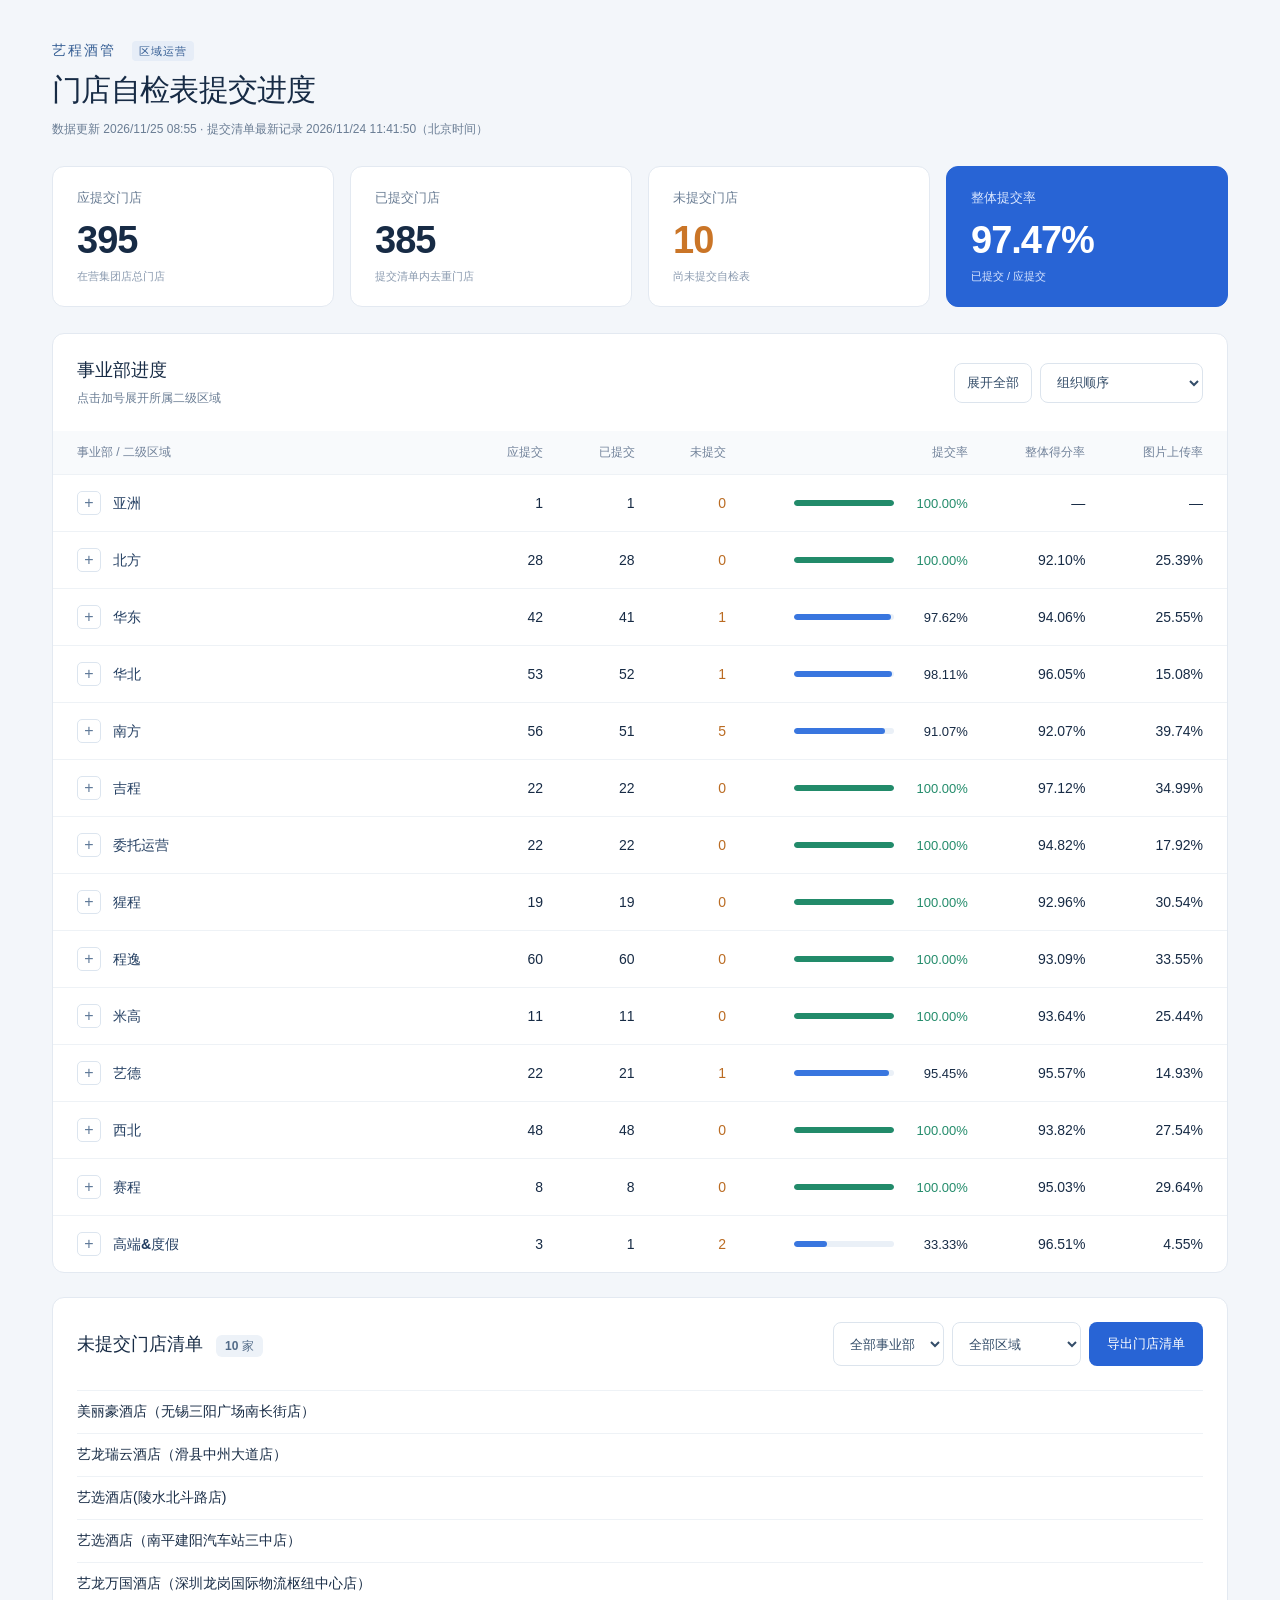
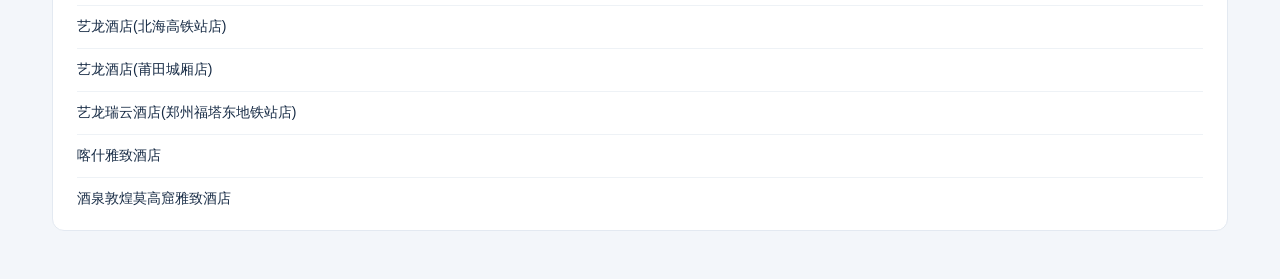
==== store-self-check/index.html @ f2a26abc "同步最新单店得分率和图片上传率数据" ====
<!doctype html><html lang="zh-CN"><head><meta charset="UTF-8"><meta name="viewport" content="width=device-width,initial-scale=1"><title>艺程酒管 · 门店自检表提交进度</title><style>:root{font-family:Inter,-apple-system,BlinkMacSystemFont,"Segoe UI","PingFang SC","Microsoft YaHei",sans-serif;color:#172b45;background:#f3f6fa;font-synthesis:none}*{box-sizing:border-box}body{margin:0}.shell{max-width:1240px;margin:auto;padding:42px 32px 24px}header{display:flex;justify-content:space-between;align-items:center;gap:20px;margin-bottom:28px}.eyebrow{font-size:14px;font-weight:700;letter-spacing:2px;color:#345d93}.eyebrow span{font-size:11px;background:#e6edf7;border-radius:4px;padding:4px 7px;margin-left:10px;letter-spacing:1px}h1{font-size:30px;letter-spacing:-.7px;margin:10px 0}h2{font-size:18px;margin:0}.meta,.section-head p,#scope{font-size:12px;color:#6a7d94;margin:8px 0 0}.primary,button,select,input{font:inherit;font-size:13px;border-radius:8px}button,select,input{border:1px solid #dce4ed;background:white;color:#344d69;padding:10px 12px}button,select{cursor:pointer}button:hover{background:#edf4ff;border-color:#abc5e7}button:disabled{opacity:.4;cursor:default}button:focus-visible,a:focus-visible,select:focus-visible,input:focus-visible{outline:3px solid #91bafd;outline-offset:2px}.primary{background:#2864d5;color:white;text-decoration:none;padding:13px 18px;font-weight:600;border:0;cursor:pointer}.primary span{margin-left:16px}.cards{display:grid;grid-template-columns:repeat(4,1fr);gap:16px;margin-bottom:26px}.card{border:1px solid #e3e9f1;border-radius:12px;background:#fff;padding:22px 24px}.card .label{font-size:13px;color:#6a7d94}.card strong{display:block;font-size:38px;font-weight:650;letter-spacing:-1px;margin:12px 0 4px;font-variant-numeric:tabular-nums}.card small{color:#8a9aaf;font-size:11px}.card.blue{background:#2864d5;border-color:#2864d5;color:white}.card.blue .label,.card.blue small{color:#dce8ff}.card.orange strong{color:#ca7527}.panel{background:white;border:1px solid #e3e9f1;border-radius:12px;overflow:hidden;margin-bottom:24px}.section-head{padding:24px;display:flex;align-items:center;justify-content:space-between;gap:18px}.tools{display:flex;gap:8px;flex-wrap:wrap}.table-wrap{overflow:auto}table{border-collapse:collapse;width:100%;font-size:14px;white-space:nowrap}th{font-size:12px;color:#71829a;font-weight:500;background:#f8fafc;text-align:right;padding:13px 24px}th:first-child{text-align:left;width:36%}td{padding:16px 24px;border-top:1px solid #eef2f6;text-align:right;font-variant-numeric:tabular-nums}td:first-child{text-align:left}.org{border:0;background:none;padding:0;font-weight:600;color:#243f62;font-size:14px}.toggle{padding:0;width:24px;height:24px;margin-right:12px;color:#617b9a;border-color:#dce5ef;border-radius:5px;font-size:16px}.sub td{background:#f8fafe;font-size:13px;padding-top:13px;padding-bottom:13px}.sub td:first-child{padding-left:65px}.sub .org{font-size:13px;font-weight:400}.selected td{background:#edf4ff}.pending{color:#ba6b22}.rate{display:flex;align-items:center;justify-content:flex-end;gap:12px;min-width:160px}.track{height:6px;width:100px;background:#eaf0f7;border-radius:8px;overflow:hidden}.track i{display:block;height:100%;background:#3976df;border-radius:8px}.rate span{width:62px;font-size:13px}.done{color:#228b6a}.done i{background:#228b6a}.badge{font-size:12px;background:#edf2f8;padding:4px 9px;border-radius:6px;margin-left:8px;color:#526b88}.filters{padding:0 24px 20px;display:flex;gap:10px}.filters select{min-width:160px}.filters input{flex:1;min-width:150px}.codes{display:grid;grid-template-columns:repeat(4,1fr);gap:10px;padding:0 24px 22px}.code{font-size:13px;font-family:ui-monospace,SFMono-Regular,monospace;letter-spacing:.3px;border:1px solid #e5ebf3;background:#fafbfd;padding:12px 14px;border-radius:6px}.empty{grid-column:1/-1;color:#71829a;text-align:center;padding:32px}.pagination{border-top:1px solid #edf1f6;padding:16px 24px;display:flex;justify-content:space-between;align-items:center;color:#788a9f;font-size:12px}.pagination button{margin-left:8px}footer{font-size:11px;line-height:1.8;color:#8392a5;display:flex;justify-content:space-between;gap:24px}footer button{border:0;background:none;color:#8c9aab;padding:0;font-size:11px;white-space:nowrap}dialog{width:min(800px,94vw);max-height:90vh;border:0;border-radius:14px;padding:28px;box-shadow:0 24px 100px #12243d55;color:#263d58}dialog::backdrop{background:#10264066}dialog h2{margin-bottom:10px}dialog p{font-size:13px;line-height:1.7;color:#6a7d94}.manage-grid{display:grid;grid-template-columns:1fr 1fr;gap:14px;margin:20px 0}.manage-box{border:1px solid #e1e8f0;border-radius:9px;padding:16px}.manage-box h3{font-size:14px;margin:0 0 9px}.manage-box input[type=file]{font-size:11px;width:100%;padding:8px}.manage-box input[type=text]{width:100%;margin:6px 0}.manage-actions{display:flex;gap:8px;flex-wrap:wrap;margin:15px 0}#message{white-space:pre-wrap;background:#f2f6fb;padding:14px;border-radius:8px;font-size:12px;line-height:1.8;max-height:220px;overflow:auto}.error{color:#b33838!important;background:#fff0ef!important}.success{color:#247358!important}.close{float:right}.warning{padding:12px;background:#fff7e8;color:#936721;border-radius:7px;font-size:12px}.admin-status{font-size:11px;color:#7c8da2;word-break:break-all}@media(max-width:700px){.shell{padding:24px 14px}header{align-items:flex-start}h1{font-size:23px}.eyebrow{font-size:12px}.primary{font-size:12px;padding:11px;white-space:nowrap}.primary span{margin-left:4px}.cards{grid-template-columns:1fr 1fr;gap:10px}.card{padding:17px}.card strong{font-size:30px}.section-head{padding:18px;align-items:flex-start;flex-direction:column}.filters{padding:0 18px 16px;flex-wrap:wrap}.filters select{flex:1;min-width:120px}.filters input{width:100%}.codes{grid-template-columns:1fr 1fr;padding:0 18px 18px;gap:8px}.code{padding:11px 8px;font-size:12px}td,th{padding-left:16px;padding-right:16px}.sub td:first-child{padding-left:48px}footer{flex-direction:column;gap:8px}.manage-grid{grid-template-columns:1fr}.rate{min-width:130px}.track{width:75px}.pagination{padding:14px 18px}}@media print{.tools,.filters,.primary,.pagination,#adminEntry{display:none}.shell{padding:10px}.panel{break-inside:avoid}}
@media(max-width:700px){table{font-size:12px}th{font-size:10px}td,th{padding:14px 7px}td:first-child,th:first-child{padding-left:12px;width:37%}.org{font-size:12px}.toggle{width:20px;height:20px;margin-right:6px;font-size:14px}.sub td:first-child{padding-left:38px}.sub .org{font-size:12px}.rate{min-width:0;gap:0}.track{display:none}.rate span{width:auto;font-size:11px}.meta{font-size:11px}header{flex-wrap:wrap}}
button.primary:hover,a.primary:hover{background:#1e50b3;color:#fff;border-color:#1e50b3}button.primary:disabled:hover{background:#2864d5;cursor:default}
#hotelNames{list-style:none;margin:0;padding:0 24px 20px;max-height:440px;overflow:auto}#hotelNames li{padding:12px 0;border-top:1px solid #eef2f6;font-size:14px}</style></head><body>
<div class="shell"><header><div><div class="eyebrow">艺程酒管 <span>区域运营</span></div><h1>门店自检表提交进度</h1><p class="meta" id="date"></p></div></header>
<div class="cards" id="cards"></div>
<section class="panel"><div class="section-head"><div><h2>事业部进度</h2><p>点击加号展开所属二级区域</p></div><div class="tools"><button id="expand">展开全部</button><select id="sort" aria-label="进度排序"><option value="org">组织顺序</option><option value="pending">未提交最多</option><option value="rate">提交率最高</option><option value="score_desc">整体得分率从高到低</option><option value="score_asc">整体得分率从低到高</option><option value="image_desc">图片上传率从高到低</option><option value="image_asc">图片上传率从低到高</option></select></div></div><div class="table-wrap"><table><thead><tr><th>事业部 / 二级区域</th><th>应提交</th><th>已提交</th><th>未提交</th><th>提交率</th><th>整体得分率</th><th>图片上传率</th></tr></thead><tbody id="progress"></tbody></table></div></section>

<section class="panel"><div class="section-head"><div><h2>未提交门店清单 <span class="badge" id="count">10 家</span></h2></div><div class="tools"><select id="divisionFilter" aria-label="事业部"></select><select id="regionFilter" aria-label="二级区域"></select><a class="primary" id="download">导出门店清单</a></div></div><ul id="hotelNames"></ul></section></div>
<script id="snapshot" type="application/json">{"asOf": 1795491710000, "regions": [{"division": "亚洲", "region": "亚洲", "total": 1, "pending": 0}, {"division": "北方", "region": "北方一区", "total": 16, "pending": 0}, {"division": "北方", "region": "北方二区", "total": 12, "pending": 0}, {"division": "华东", "region": "华东一区", "total": 27, "pending": 1}, {"division": "华东", "region": "华东二区", "total": 15, "pending": 0}, {"division": "华北", "region": "山东区", "total": 26, "pending": 0}, {"division": "华北", "region": "山河区", "total": 27, "pending": 1}, {"division": "南方", "region": "华中区", "total": 7, "pending": 0}, {"division": "南方", "region": "大湾区", "total": 45, "pending": 5}, {"division": "南方", "region": "西南区", "total": 4, "pending": 0}, {"division": "吉程", "region": "吉程运营三区", "total": 5, "pending": 0}, {"division": "吉程", "region": "吉程运营二区", "total": 7, "pending": 0}, {"division": "吉程", "region": "吉程运营五区", "total": 10, "pending": 0}, {"division": "委托运营", "region": "委托运营一部", "total": 9, "pending": 0}, {"division": "委托运营", "region": "委托运营三部", "total": 4, "pending": 0}, {"division": "委托运营", "region": "委托运营二部", "total": 9, "pending": 0}, {"division": "猩程", "region": "猩程一区", "total": 9, "pending": 0}, {"division": "猩程", "region": "猩程三区", "total": 1, "pending": 0}, {"division": "猩程", "region": "猩程二区", "total": 9, "pending": 0}, {"division": "程逸", "region": "程逸-运营一部", "total": 21, "pending": 0}, {"division": "程逸", "region": "程逸-运营三部", "total": 23, "pending": 0}, {"division": "程逸", "region": "程逸-运营二部", "total": 6, "pending": 0}, {"division": "程逸", "region": "程逸-运营四部", "total": 10, "pending": 0}, {"division": "米高", "region": "米高", "total": 11, "pending": 0}, {"division": "艺德", "region": "艺德运营一区", "total": 13, "pending": 1}, {"division": "艺德", "region": "艺德运营三区", "total": 2, "pending": 0}, {"division": "艺德", "region": "艺德运营二区", "total": 7, "pending": 0}, {"division": "西北", "region": "西北一区", "total": 23, "pending": 0}, {"division": "西北", "region": "西北三区", "total": 11, "pending": 0}, {"division": "西北", "region": "西北二区", "total": 14, "pending": 0}, {"division": "赛程", "region": "赛程", "total": 8, "pending": 0}, {"division": "高端&度假", "region": "高端&度假", "total": 3, "pending": 2}]}</script><script>const data=JSON.parse(document.getElementById('snapshot').textContent),$=id=>document.getElementById(id),esc=v=>String(v).replace(/[&<>"']/g,c=>({'&':'&amp;','<':'&lt;','>':'&gt;','"':'&quot;',"'":'&#39;'}[c]));let expanded=new Set();const divisions=[...new Set(data.regions.map(r=>r.division))];
function totals(rows){const total=rows.reduce((n,r)=>n+r.total,0),pending=rows.reduce((n,r)=>n+r.pending,0);return {total,pending,done:total-pending,rate:total?(total-pending)/total*100:0}}
const t=totals(data.regions);$('date').textContent='数据更新 2026/11/25 08:55 · 提交清单最新记录 '+new Intl.DateTimeFormat('zh-CN',{timeZone:'Asia/Shanghai',year:'numeric',month:'2-digit',day:'2-digit',hour:'2-digit',minute:'2-digit',second:'2-digit',hour12:false}).format(new Date(data.asOf))+'（北京时间）';
$('cards').innerHTML=[['应提交门店',t.total,'在营集团店总门店',''],['已提交门店',t.done,'提交清单内去重门店',''],['未提交门店',t.pending,'尚未提交自检表','orange'],['整体提交率',t.rate.toFixed(2)+'%','已提交 / 应提交','blue']].map(([l,v,s,c])=>`<div class="card ${c}"><div class="label">${l}</div><strong>${v}</strong><small>${s}</small></div>`).join('');
const staticMetrics={"北方|": [0.921011837655017, 0.253947368421053], "北方|北方一区": [0.932919254658385, 0.217407975460123], "北方|北方二区": [0.905405405405405, 0.302766393442623], "程逸|": [0.930888575458392, 0.335548862810261], "程逸|程逸-运营一部": [0.933319903303787, 0.264332197087078], "程逸|程逸-运营二部": [0.972570532915361, 0.363741339491917], "程逸|程逸-运营三部": [0.911217437533227, 0.46298902336054], "程逸|程逸-运营四部": [0.946107784431138, 0.210791729702471], "高端&度假|": [0.965116279069767, 0.0454545454545455], "高端&度假|高端&度假": [0.965116279069767, 0.0454545454545455], "华北|": [0.960493280165411, 0.15076041437073], "华北|山东区": [0.959921355111918, 0.133303105871684], "华北|山河区": [0.961038961038961, 0.167274286939738], "华东|": [0.940618246734943, 0.255474452554745], "华东|华东一区": [0.934521090299985, 0.281955762514552], "华东|华东二区": [0.950441609421001, 0.213224368499257], "吉程|": [0.971200266355918, 0.349901088031652], "吉程|吉程运营二区": [0.981372549019608, 0.274298056155508], "吉程|吉程运营三区": [0.94658553076403, 0.446264073694985], "吉程|吉程运营五区": [0.977491961414791, 0.356376638855781], "米高|": [0.936416184971098, 0.254424778761062], "米高|米高": [0.936416184971098, 0.254424778761062], "南方|": [0.920731707317073, 0.397373540856031], "南方|大湾区": [0.925112331502746, 0.405815032477575], "南方|华中区": [0.882852292020374, 0.479414455626715], "南方|西南区": [0.943564356435644, 0.180451127819549], "赛程|": [0.950347567030784, 0.296436694465504], "赛程|赛程": [0.950347567030784, 0.296436694465504], "委托运营|": [0.94819020581973, 0.179232626777569], "委托运营|委托运营一部": [0.924421144604631, 0.184406779661017], "委托运营|委托运营二部": [0.961538461538462, 0.187902187902188], "委托运营|委托运营三部": [0.970958373668925, 0.148997134670487], "西北|": [0.938156543716926, 0.275374475733972], "西北|西北一区": [0.928974444075672, 0.270456283456538], "西北|西北二区": [0.937727983324648, 0.248828125], "西北|西北三区": [0.958526993207008, 0.322234156820623], "猩程|": [0.929607060306787, 0.30540278227111], "猩程|猩程一区": [0.927240461401952, 0.217570350034317], "猩程|猩程二区": [0.939893143365984, 0.352103120759837], "猩程|猩程三区": [0.861003861003861, 0.675], "艺德|": [0.955662393162393, 0.149253731343284], "艺德|艺德运营一区": [0.936904370686822, 0.0907278165503489], "艺德|艺德运营二区": [0.982541222114452, 0.184659090909091], "艺德|艺德运营三区": [0.958904109589041, 0.349112426035503]};
const formatMetric=v=>v==null?"—":(v*100).toFixed(2)+"%";
function compareMetric(a, b, ascending) {
  if (a == null) return b == null ? 0 : 1;
  if (b == null) return -1;
  return ascending ? a - b : b - a;
}
function render(){
 const ds=[...divisions],sort=$('sort').value;
 const metricSort=sort.startsWith('score_')||sort.startsWith('image_');
 const metricIndex=sort.startsWith('image_')?1:0;
 const metricValue=(division,region='')=>staticMetrics[division+'|'+region]?.[metricIndex];
 const compare=(a,b)=>compareMetric(a,b,sort.endsWith('_asc'));
 if(metricSort)ds.sort((a,b)=>compare(metricValue(a),metricValue(b)));
 else if(sort!=='org')ds.sort((a,b)=>totals(data.regions.filter(r=>r.division===b))[sort==='rate'?'rate':'pending']-totals(data.regions.filter(r=>r.division===a))[sort==='rate'?'rate':'pending']);let html='';function row(name,rows,division,sub){const t=totals(rows),metrics=staticMetrics[division+"|"+(sub?name:"")]||[null,null];return `<tr class="${sub?'sub':''}"><td>${sub?'':`<button class="toggle" data-expand="${esc(division)}" aria-expanded="${expanded.has(division)}" aria-label="${expanded.has(division)?'收起':'展开'}${esc(division)}">${expanded.has(division)?'−':'+'}</button>`}<span class="org">${esc(name)}</span></td><td>${t.total}</td><td>${t.done}</td><td class="pending">${t.pending}</td><td><div class="rate ${t.rate===100?'done':''}"><div class="track"><i style="width:${t.rate}%"></i></div><span>${t.rate.toFixed(2)}%</span></div></td><td>${formatMetric(metrics[0])}</td><td>${formatMetric(metrics[1])}</td></tr>`}for(const d of ds){const rs=data.regions.filter(r=>r.division===d);if(metricSort)rs.sort((a,b)=>compare(metricValue(d,a.region),metricValue(d,b.region)));html+=row(d,rs,d,false);if(expanded.has(d))for(const r of rs)html+=row(r.region,[r],d,true)}$('progress').innerHTML=html;$('expand').textContent=expanded.size===divisions.length?'收起全部':'展开全部'}
$('progress').onclick=e=>{const b=e.target.closest('[data-expand]');if(b){const d=b.dataset.expand;expanded.has(d)?expanded.delete(d):expanded.add(d);render()}};$('expand').onclick=()=>{expanded=expanded.size===divisions.length?new Set():new Set(divisions);render()};$('sort').onchange=render;render();
</script><script>const hotels=[["亚洲","亚洲","亚洲朗晴乐宿太空舱海景民宿(惠州惠东巽寮湾店)",true,"03YL07522014","蒋智挺",null,null],["北方","北方一区","怡致酒店(石家庄万象城河北医科大学第三医院店)",true,"03YL03111547","任晓春",0.9732,0.102272727272727],["北方","北方一区","美豪酒店(北京首钢园古城地铁站店)",true,"03YL10101888","孙玉红",null,null],["北方","北方一区","美豪酒店(沧州新华区长丰广场店)",true,"03YL03171508","张萌萌",0.9884,0.129943502824859],["北方","北方一区","艺龙万国酒店(北京昌平未来科学城北地铁站店)",true,"03YL10101841","王红芳",0.9615,0.0965909090909091],["北方","北方一区","艺龙万国酒店(北京欢乐谷王四营桥店)",true,"03YL10101937","王大成",0.9575,0.0229885057471264],["北方","北方一区","艺龙万国酒店(北京通州北运河西地铁站店)",true,"03YL10101713","孙依妮",0.9423,0.0764705882352941],["北方","北方一区","艺龙瑞云酒店(北京欢乐谷王四营桥店)",true,"03YL10102018","王大成",0.9844,0.0227272727272727],["北方","北方一区","艺龙瑞云酒店(北京首都机场新国展店)",true,"03YL10100938","缪钦锴",1.0,0.0175438596491228],["北方","北方一区","艺龙瑞云酒店(邯郸大名城汽车站店)",true,"03YL03101492","杨淑卿",0.9723,0.14792899408284],["北方","北方一区","艺龙瑞云酒店(邯郸河北工程大学店)",true,"03YL03100441","陈洪亮",0.9921,0.0289017341040462],["北方","北方一区","艺龙酒店(北京中关村南大街国家图书馆地铁站店)",true,"03YL10101651","张锴",0.7,0.692982456140351],["北方","北方一区","艺龙酒店(北京五棵松301医院店)",true,"03YL10101740","夏菲宇",0.9655,0.0857142857142857],["北方","北方一区","艺龙酒店(北京清河高铁站小米科技园店)",true,"03YL10100507","刘士鹏",0.9845,0.0170454545454545],["北方","北方一区","艺龙酒店(北京石景山古城地铁站店)",true,"03YL10101647","杨柳",0.9843,0.152046783625731],["北方","北方一区","艺龙酒店(北京良乡南关地铁站店)",true,"03YL10101714","徐起",0.7895,0.767441860465116],["北方","北方一区","艺龙酒店（三河燕郊天洋广场店）",true,"03YL03160728","张杨",0.9121,0.763157894736842],["北方","北方二区","呼伦贝尔扎兰屯万达悦华酒店",true,"03YL04701834","赵璨",0.8984,0.0180722891566265],["北方","北方二区","天津艺龙酒店",true,"03YL10220536","李群",0.719,0.3828125],["北方","北方二区","怡致酒店(天津五大道奥体中心店)",true,"03YL10221235","韩磊",0.9387,0.239520958083832],["北方","北方二区","怡致酒店(沈阳新民财富公馆店)",true,"03YL10241622","魏兴",0.8313,0.711267605633803],["北方","北方二区","美豪酒店(沈阳站太原街医大一院店)",true,"03YL10241382","魏丽丽",0.9901,0.00584795321637427],["北方","北方二区","艺龙万国酒店(乌兰察布高铁站万达广场店)",true,"03YL04741970","李龙",0.8906,0.31875],["北方","北方二区","艺龙万国酒店(锦州火车站上海路店)",true,"03YL04161236","刘喆",0.9808,0.0],["北方","北方二区","艺龙壹棠酒店(哈尔滨国际会展中心店)",true,"03YL04510893","薛滨芳",0.9272,0.0355029585798817],["北方","北方二区","艺龙玺程国际酒店(天津宝坻区政协店)",true,"03YL10220979","汲传景",0.8249,0.425806451612903],["北方","北方二区","艺龙瑞云酒店(乌兰察布之夜高铁站店)",true,"03YL04740487","刘晓梅",0.9119,0.668639053254438],["北方","北方二区","艺龙酒店(沈阳奥体中心万达广场店)",true,"03YL10241582","马志强",0.937,0.795180722891566],["北方","北方二区","艺龙酒店(绥化北林万达广场店)",true,"03YL04551290","许洪强",1.0,0.160220994475138],["华东","华东一区","怡致酒店(无锡太湖花园地铁站店)",true,"03YL05101996","王丹丹",0.892,0.327160493827161],["华东","华东一区","美丽豪酒店（无锡三阳广场南长街店）",false,"03YL05101892","李风芝",null,null],["华东","华东一区","美豪丽致酒店(无锡南长街清名桥店)",true,"03YL05101600","唐哲",0.9845,0.299435028248588],["华东","华东一区","美豪丽致酒店(苏州新区火车站兴贤商业广场店)",true,"03YL05121604","杨迪",0.8577,0.993150684931507],["华东","华东一区","美豪酒店（安医大商业街店）",true,"03YL05511962","白楠",0.9447,0.0714285714285714],["华东","华东一区","艺选酒店(安庆宿松龙湖北路高铁站店)",true,"03YL05561037","桑俊永",0.938,0.0175438596491228],["华东","华东一区","艺选酒店(连云港海州区政府店)",true,"03YL05181040","桑俊永",0.938,0.0292397660818713],["华东","华东一区","艺龙万国酒店(无锡太湖鼋头渚风景区荣巷地铁站店)",true,"03YL05101686","张旭",0.8594,0.141025641025641],["华东","华东一区","艺龙壹棠酒店(宿迁沭阳百盟建材城店)",true,"03YL05271128","赵海霞",0.9847,0.0833333333333333],["华东","华东一区","艺龙壹棠酒店(徐州云龙万达广场民富园夜市店)",true,"03YL05160812","桑俊永",0.9419,0.0116279069767442],["华东","华东一区","艺龙瑞云酒店(南京弘阳广场长江大桥北地铁站店)",true,"03YL10251959","冯亮亮",0.9455,0.0348837209302326],["华东","华东一区","艺龙瑞云酒店(南京新街口地铁站德基广场店)",true,"03YL10251617","黄宇飞",0.9524,0.158536585365854],["华东","华东一区","艺龙瑞云酒店(南通星湖101广场店)",true,"03YL05130325","桑俊永",0.9266,0.0174418604651163],["华东","华东一区","艺龙瑞云酒店(合肥包河万达广场裕溪路店)",true,"03YL05510535","周晨丹",0.8143,0.746478873239437],["华东","华东一区","艺龙瑞云酒店(合肥华南城店)",true,"03YL05512034","郝允财",1.0,0.0164835164835165],["华东","华东一区","艺龙瑞云酒店(合肥瑶海工业园方庙地铁站店)",true,"03YL05510459","李园园",0.906,0.463087248322148],["华东","华东一区","艺龙瑞云酒店(宣城敬亭山店)",true,"03YL05631887","陶新国",0.9644,0.0935672514619883],["华东","华东一区","艺龙瑞云酒店(滁州全椒高铁站店)",true,"03YL05501553","邓士杰",0.9414,0.622516556291391],["华东","华东一区","艺龙瑞云酒店(蚌埠嘉年华店)",true,"03YL05521460","刘幸福",0.9312,0.426751592356688],["华东","华东一区","艺龙瑞云酒店(阜阳市中心国贸店)",true,"03YL05580598","桑俊永",0.9157,0.0116279069767442],["华东","华东一区","艺龙瑞云酒店(霍邱玖悦六和街万达广场店)",true,"03YL05640984","王维维",0.9535,0.290697674418605],["华东","华东一区","艺龙瑞云酒店(马鞍山当涂经济开发区店)",true,"03YL05551326","王林",1.0,0.0824175824175824],["华东","华东一区","艺龙酒店(南京江宁开发区诚信大道地铁站店)",true,"03YL10251491","刘金枝",0.9341,0.518072289156627],["华东","华东一区","艺龙酒店(合肥滨湖时代广场店)",true,"03YL05510024","董艳",0.8802,0.812080536912752],["华东","华东一区","艺龙酒店(镇江京口区智慧大道店)",true,"03YL05110668","马姣姣",0.9336,0.309210526315789],["华东","华东一区","艺龙酒店（合肥明珠广场体育中心店）",true,"03YL05511502","肖晨",0.937,0.662576687116564],["华东","华东一区","艺龙酒店（青阳城区店）",true,"03YL05660969","涂小龙",1.0,0.465909090909091],["华东","华东二区","上海艺龙酒店",true,"03YL10210023","张贵林",0.9923,0.0555555555555556],["华东","华东二区","美豪丽致酒店(上海虹桥国展中心店)",true,"06LC10210321","张金明",0.9962,0.0386740331491713],["华东","华东二区","美豪丽致酒店(杭州临平店)",true,"03YL05711176","王震",0.9885,0.212290502793296],["华东","华东二区","美豪丽致酒店(杭州新天地街地铁站电竞中心店)",true,"03YL05711493","张金",0.9808,0.297752808988764],["华东","华东二区","美豪酒店(杭州龙湖紫荆天街店)",true,"03YL05711672","郑盼盼",0.8506,0.487179487179487],["华东","华东二区","艺选酒店(黄山风景区南大门换乘中心店)",true,"03YL05590656","刘克强",0.9444,0.391891891891892],["华东","华东二区","艺选酒店（杭州九堡地铁站店)",true,"03YL05711308","于春悦",0.9842,0.0523255813953488],["华东","华东二区","艺龙万国酒店(黄山风景区南门换乘中心店)",true,"03YL05590968","罗振中",1.0,0.0607734806629834],["华东","华东二区","艺龙海雅酒店(台州临海大洋东路店)",true,"06LC05760246","张婷婷",0.9569,0.118343195266272],["华东","华东二区","艺龙海雅酒店(宁波余姚阳明古镇店)",true,"06LC05740325","刘凡",0.9125,0.326666666666667],["华东","华东二区","艺龙瑞云酒店(金华兰溪创业大道店)",true,"03YL05791167","张一",0.9921,0.0520231213872832],["华东","华东二区","艺龙瑞云酒店(黄山北站西溪南景区店)",true,"03YL05592041","姚俊",0.9502,0.0175438596491228],["华东","华东二区","艺龙瑞云酒店(黄山风景区南大门换乘中心店)",true,"03YL05591021","王穗媛",0.976,0.281437125748503],["华东","华东二区","艺龙酒店(上海浦东金桥LaLaport店)",true,"03YL10211721","杨莹",0.7769,0.828571428571429],["华东","华东二区","艺龙酒店(黄山风景区南大门换乘中心店)",true,"03YL05591521","吴艳杰",0.9173,0.375],["华北","山东区","7天优品酒店（菏泽黄河路店）",true,"03YL05302031","王海宾",1.0,0.0164835164835165],["华北","山东区","R ROYALSS HOTEL(青岛栈桥海景店)",true,"03YL05321484","宋宁",0.8933,0.174193548387097],["华北","山东区","朝漫酒店（日照万平口风景区店）",true,"03YL06331516","宋威",0.9785,0.0251572327044025],["华北","山东区","美丽豪酒店(青岛胶东国际机场店)",true,"03YL05321702","张馨",0.9885,0.0],["华北","山东区","艺选酒店(德州齐河客运中心晏城火车站店)",true,"03YL05341155","王凡凡",0.8898,0.134615384615385],["华北","山东区","艺选酒店(泰安宁阳县磁窑火车站店)",true,"03YL05381597","韩护航",0.9038,0.163636363636364],["华北","山东区","艺选酒店(菏泽康庄路佳和里店)",true,"03YL05300715","王海宾",1.0,0.0494505494505494],["华北","山东区","艺选酒店(菏泽火车站店)",true,"03YL05301487","刘俊英",0.9921,0.046242774566474],["华北","山东区","艺选酒店（章丘和谐广场第二实验中学店）",true,"03YL05311520","刘萍",0.9163,0.572463768115942],["华北","山东区","艺选酒店（青州古城店）",true,"03YL05361151","沈琛",1.0,0.142857142857143],["华北","山东区","艺龙万国酒店(济南泉城广场趵突泉店)",true,"03YL05311103","王成成",0.965,0.319767441860465],["华北","山东区","艺龙万国酒店(济南火车站K88名泉广场店)",true,"03YL05311552","韩护航",0.8621,0.196428571428571],["华北","山东区","艺龙万国酒店(济南趵突泉大明湖景区店)",true,"03YL05310978","胡力华",0.988,0.0176470588235294],["华北","山东区","艺龙万国酒店(滨州渤海国际中百大厦店)",true,"03YL05431809","宋田田",0.9295,0.602649006622517],["华北","山东区","艺龙万国酒店(潍坊诸城市政府店)",true,"03YL05361849","韩护航",0.9042,0.116564417177914],["华北","山东区","艺龙万国酒店(青岛万兴国际五金城店）",true,"03YL05321252","姬琛",0.907,0.0238095238095238],["华北","山东区","艺龙海雅酒店(菏泽大学城店)",true,"03YL05301526","谢澳鑫",0.9923,0.128491620111732],["华北","山东区","艺龙海雅酒店（威海市哈工大学院店）",true,"03YL06311562","左潮榕",0.9806,0.00571428571428571],["华北","山东区","艺龙瑞云酒店(济南万虹广场王舍人地铁站店)",true,"03YL05311517","李立立",1.0,0.0276243093922652],["华北","山东区","艺龙瑞云酒店(济南商河富民路百大购物广场店)",true,"03YL05311005","王成成",0.9729,0.0344827586206897],["华北","山东区","艺龙瑞云酒店(济南山东省肿瘤医院店)",true,"03YL05311304","王成成",0.9961,0.0393258426966292],["华北","山东区","艺龙瑞云酒店(济南遥墙国际机场店)",true,"03YL05311240","王成成",0.9922,0.0395480225988701],["华北","山东区","艺龙瑞云酒店(淄博师范高等专科学校文昌路店)",true,"03YL05331331","杨文硕",0.9627,0.793548387096774],["华北","山东区","艺龙瑞云酒店(聊城火车站万达广场店)",true,"03YL06350461","刘洪乐",0.9451,0.0235294117647059],["华北","山东区","艺龙瑞云酒店(菏泽市立医院老城曹州店)",true,"03YL05301640","王海宾",1.0,0.0164835164835165],["华北","山东区","艺龙酒店(青岛金沙滩啤酒城店)",true,"03YL05321485","王洋",0.9885,0.0],["华北","山河区","R ROYALSS HOTEL(太原茂业天地店)",true,"03YL03511415","王志文",1.0,0.0386740331491713],["华北","山河区","怡致酒店(临汾迎宾大道京昆高速店)",true,"03YL03571963","王栋",0.8776,0.0],["华北","山河区","怡致酒店(漯河临颍南街村店)",true,"03YL03951480","罗宁",1.0,0.0164835164835165],["华北","山河区","怡致酒店(郑州中牟郑汴物流通道广惠街店)",true,"03YL03712012","付爽",1.0,0.0164835164835165],["华北","山河区","怡致酒店(郑州新郑升达经贸管理学院小乔地铁站店)",true,"03YL03711226","蒙志恒",0.977,0.157303370786517],["华北","山河区","怡致酒店(长治清华装备厂店)",true,"03YL03551952","武杨林",0.9258,0.0414201183431953],["华北","山河区","美豪丽致酒店(洛阳开元大道龙门高铁站店)",true,"03YL03791352","祝子雯",1.0,0.0274725274725275],["华北","山河区","美豪丽致酒店(郑州东站郑东万象城店)",true,"03YL03711904","丁丽",0.9157,0.0348837209302326],["华北","山河区","美豪酒店(洛阳龙门高铁站市政府店)",true,"06LC03790308","冯赛赛",1.0,0.651685393258427],["华北","山河区","美豪酒店（大同古城华严寺店）",true,"03YL03521459","罗宁",1.0,0.0165745856353591],["华北","山河区","美豪酒店（郑州东站省政府店）",true,"03YL03711163","杨立坤",0.9764,0.354651162790698],["华北","山河区","艺选酒店(信阳火车站天润广场店)",true,"03YL03761448","段春芝",0.9258,0.271084337349398],["华北","山河区","艺选酒店(延津汽车客运站店)",true,"03YL03732004","杨立坤",1.0,0.0167597765363128],["华北","山河区","艺选酒店(晋城开发区客运东站店)",true,"03YL03560474","谢东",0.8736,0.0179640718562874],["华北","山河区","艺龙万国酒店(晋城新市西街兰花城店)",true,"03YL03560692","田旭平",0.977,0.0167597765363128],["华北","山河区","艺龙万国酒店(朔州开发北路美都汇广场店)",true,"03YL03490499","代飞峰",0.95,0.13953488372093],["华北","山河区","艺龙万国酒店(焦作孟州滨河公园店)",true,"03YL03911697","段春芝",0.912,0.43312101910828],["华北","山河区","艺龙万国酒店（郑州中牟商都大道电力技术学院店）",true,"03YL03711488","邢志生",0.9502,0.0393258426966292],["华北","山河区","艺龙壹棠酒店(周口川汇区五一文化广场店)",true,"03YL03940387","曲瑞睿",0.9579,0.0170454545454545],["华北","山河区","艺龙玺程国际酒店(商丘夏邑新孔雀园长寿阁店)",true,"03YL03700858","丁琦",0.9219,0.155688622754491],["华北","山河区","艺龙玺程国际酒店(郑州龙子湖高校区郑东新区店)",true,"03YL03710999","段春芝",0.9922,0.717514124293785],["华北","山河区","艺龙瑞云酒店(周口项城迎宾大道店)",true,"03YL03940689","闫春",1.0,0.275449101796407],["华北","山河区","艺龙瑞云酒店(晋城古矿店)",true,"03YL03560490","曹娜",0.9844,0.119318181818182],["华北","山河区","艺龙瑞云酒店(许昌胖东来时代广场店)",true,"03YL03741066","李林",1.0,0.160919540229885],["华北","山河区","艺龙瑞云酒店(郑州南三环投控智慧物流产业园区店)",true,"03YL03711118","丁琦",0.9455,0.15028901734104],["华北","山河区","艺龙瑞云酒店（河南博物院国贸360店）",true,"03YL03711990","何浩",0.8739,0.765957446808511],["华北","山河区","艺龙瑞云酒店（滑县中州大道店）",false,"03YL03722104","李方",null,null],["南方","华中区","美丽豪酒店(武汉天河机场百联奥特莱斯广场店)",true,"03YL10271905","凌佳乐",0.878,0.773972602739726],["南方","华中区","美豪丽致酒店(衡阳步步高广场店)",true,"03YL07341298","张小宁",0.9105,0.395061728395062],["南方","华中区","艺选酒店(常德友阿国际广场广播电视台店)",true,"03YL07361717","刘洋",0.9125,0.516339869281046],["南方","华中区","艺选酒店(郴州裕后街生源时代广场店)",true,"06LC07350082","曹智雄",0.8275,0.541935483870968],["南方","华中区","艺选酒店（郴州五岭广场市政府店）",true,"06LC07350080","曹智雄",0.8725,0.47741935483871],["南方","华中区","艺龙万国酒店(武汉国际博览中心四新店)",true,"03YL10270028","郭星",0.8911,0.0493827160493827],["南方","华中区","艺龙万国酒店（信阳火车站店）",true,"03YL03761982","李晶晶",0.8889,0.6375],["南方","大湾区","ROYALSS阿芮亚酒店(南宁南宁六景工业园区店)",true,"03YL07711890","张美美",0.9885,0.162011173184358],["南方","大湾区","外商·艺龙酒店(广州珠江新城店)",true,"03YL10200590","吴月",1.0,0.122222222222222],["南方","大湾区","怡致酒店(中山小榄车站海港城店)",true,"03YL07601782","玉华君",0.9609,0.666666666666667],["南方","大湾区","怡致酒店(九江浔阳楼大中路步行街店)",true,"03YL07921882","余萌萌",0.8939,0.724832214765101],["南方","大湾区","怡致酒店(宁德市人民政府万达广场店)",true,"06LC05930304","吴园园",0.9877,0.49390243902439],["南方","大湾区","美丽豪酒店(东莞沙田东莞港站店)",true,"03YL07691966","李珊珊",0.9803,0.627906976744186],["南方","大湾区","美丽豪酒店(佛山千灯湖礌岗地铁站店)",true,"03YL07571397","李虹敏",1.0,0.0164835164835165],["南方","大湾区","美丽豪酒店(厦门会展中心店)",true,"03YL05921899","钱伟",0.9845,0.0561797752808989],["南方","大湾区","美丽豪酒店(海口骑楼老街店)",true,"03YL08981852","陈东",0.8577,0.409937888198758],["南方","大湾区","美豪丽致酒店(佛山广佛智城南国小商品城店)",true,"03YL07570681","丁艺菁",0.8819,0.325],["南方","大湾区","美豪丽致酒店(广州增城万达广场低碳总部园店)",true,"03YL10201494","汤杨",0.8866,0.993288590604027],["南方","大湾区","美豪丽致酒店(广州广州北京路纪念堂地铁站店)",true,"03YL10201738","肖芳",0.9346,0.15606936416185],["南方","大湾区","美豪丽致酒店(桂林两江四湖象鼻山店)",true,"03YL07731534","陈勇",0.9357,0.864197530864197],["南方","大湾区","美豪丽致酒店(深圳南山万象天地店)",true,"03YL07551283","曾美丹",0.9769,0.152542372881356],["南方","大湾区","美豪丽致酒店（妈祖故里莆田站店）",true,"03YL05941499","谭伟东",0.8645,0.474025974025974],["南方","大湾区","美豪酒店(广州白云山京溪南方医院地铁站店)",true,"03YL10201799","黄洪涛",0.9004,0.575],["南方","大湾区","美豪酒店(珠海北站宝龙城店)",true,"03YL07561010","张彪",0.9923,0.0552486187845304],["南方","大湾区","美豪酒店(珠海情侣中路万象汇店)",true,"03YL07561275","陈树耿",0.8851,0.527272727272727],["南方","大湾区","艺选酒店(中山小榄轻轨站店)",true,"06LC07600182","古立超",0.8771,0.72027972027972],["南方","大湾区","艺选酒店(泉州东海湾太古广场店)",true,"06LC05950089","李真真",0.8117,0.766129032258065],["南方","大湾区","艺选酒店(深圳甘坑地铁站客家小镇店)",true,"03YL07550454","张永杰",0.765,0.669291338582677],["南方","大湾区","艺选酒店(赣州瑞金万合广场市政府店)",true,"03YL07970789","梁华林",0.9447,0.0],["南方","大湾区","艺选酒店(阳江汽运总站金山路店)",true,"03YL06620609","徐明清",0.9842,0.0],["南方","大湾区","艺选酒店(陵水北斗路店)",false,"03YL08980096","郭星星",null,null],["南方","大湾区","艺选酒店（中山东凤大顺时尚荟广场店）",true,"03YL07601445","白江涛",0.9174,0.624113475177305],["南方","大湾区","艺选酒店（南平建阳汽车站三中店）",false,"06LC05990281","陈晓斯",null,null],["南方","大湾区","艺龙万国酒店(泉州石狮市政府店)",true,"03YL05951661","杨嘉瑜",0.9259,0.724358974358974],["南方","大湾区","艺龙万国酒店（深圳龙岗国际物流枢纽中心店）",false,"03YL07551766","王有根",null,null],["南方","大湾区","艺龙壹棠酒店(上饶吾悦广场经开区管委会店)",true,"03YL07931233","崔生恒",0.9655,0.0],["南方","大湾区","艺龙壹棠酒店(南宁吴圩国际机场店)",true,"03YL07710008","何玉华",0.9725,0.343023255813953],["南方","大湾区","艺龙壹棠酒店(揭阳惠来惠城店)",true,"03YL06630425","张敏",0.9761,0.168674698795181],["南方","大湾区","艺龙壹棠酒店(深圳南山科技园高新北地铁站店)",true,"03YL07550819","杜鹏",0.9885,0.827777777777778],["南方","大湾区","艺龙海雅酒店（韶关曲江南华寺店）",true,"06LC07510318","范家威",1.0,0.0164835164835165],["南方","大湾区","艺龙玺程国际酒店(广州天河智慧城岭南学院店)",true,"03YL10200860","杨木建",0.8506,0.273885350318471],["南方","大湾区","艺龙瑞云井冈山大酒店（游客服务中心店）",true,"03YL07960591","王庆旭",1.0,0.0722222222222222],["南方","大湾区","艺龙瑞云酒店(东莞沙田环保中路店)",true,"03YL07691246","张雨",0.8107,0.637931034482759],["南方","大湾区","艺龙瑞云酒店(中山小榄轻轨站店)",true,"03YL07600695","陈林斌",0.9018,0.683453237410072],["南方","大湾区","艺龙瑞云酒店(吉安人民广场文山步行街店)",true,"03YL07960341","李成龙",0.8793,0.460431654676259],["南方","大湾区","艺龙瑞云酒店（瑞金体育馆店）",true,"03YL07970551","梁华林",0.848,0.00606060606060606],["南方","大湾区","艺龙酒店(北海高铁站店)",false,"03YL07791820","罗勤政",null,null],["南方","大湾区","艺龙酒店(南安体育中心店)",true,"03YL05951414","周桃",0.8471,0.914473684210526],["南方","大湾区","艺龙酒店(深圳坪山高铁站龙德健康产业园店)",true,"03YL07551085","吴柱华",0.977,0.117977528089888],["南方","大湾区","艺龙酒店(福州三坊七巷店)",true,"03YL05910423","吕传林",0.8352,0.864516129032258],["南方","大湾区","艺龙酒店(莆田城厢店)",false,"03YL05941794","蔡静宜",null,null],["南方","大湾区","艺龙酒店（湛江海湾大桥旗舰店）",true,"03YL07590349","许宝元",0.9447,0.72289156626506],["南方","西南区","ROYALSS阿芮亚酒店(毕节七星关财富大厦店)",true,"06LC08570312","张峰",0.8694,0.0878378378378378],["南方","西南区","怡致酒店(毕节七星关区店)",true,"03YL08571680","李葛",1.0,0.0174418604651163],["南方","西南区","艺龙玺程国际酒店(遂宁国际会展中心店)",true,"03YL08251332","陈维伍",0.9922,0.11864406779661],["南方","西南区","艺龙酒店(贵阳喷水池民生路好吃街店)",true,"03YL08510799","陈祖诣",0.9105,0.494047619047619],["吉程","吉程运营三区","吉楚酒店(华容太阳村店)",true,"15CJ07300032","陈庆",1.0,0.466666666666667],["吉程","吉程运营三区","吉楚酒店(益阳南县店)",true,"15CJ07370029","周兴芳",0.9885,0.0220994475138122],["吉程","吉程运营三区","吉楚酒店(石首金盆山店)",true,"15CJ07160019","黄奕芳",0.9347,0.29559748427673],["吉程","吉程运营三区","艺选优居酒店(岳阳洞庭湖中华熊猫苑店)",true,"15CJ07300064","凌爱俊",0.9098,0.37012987012987],["吉程","吉程运营三区","艺龙酒店(襄阳吾悦广场店)",true,"03YL07101989","刘建",0.9692,0.659217877094972],["吉程","吉程运营二区","吉楚酒店（洪湖雅斯广场中医院店）",true,"15CJ07160020","毛子怡",0.9828,0.986577181208054],["吉程","吉程运营二区","艺选酒店(荆州公安通运客运站信达广场店)",true,"15CJ07160046","陈艳",0.9603,0.875739644970414],["吉程","吉程运营二区","艺龙瑞云酒店(天门新城CBD大润发店)",true,"15CJ07280073","路丹华",1.0,0.0164835164835165],["吉程","吉程运营二区","艺龙瑞云酒店(武汉白沙洲烽火村地铁站店)",true,"15CJ10270062","范良勇",1.0,0.0],["吉程","吉程运营二区","艺龙瑞云酒店(芜湖方特乐园鸠兹古镇店)",true,"15CJ05530082","周斌",0.9923,0.0441988950276243],["吉程","吉程运营二区","艺龙瑞云酒店（仙桃汉江路店）",true,"15CJ07280078","阙辉",1.0,0.043956043956044],["吉程","吉程运营二区","艺龙瑞云酒店（沙洋汽车客运站店）",true,"15CJ07240061","王蕊",0.9641,0.373493975903614],["吉程","吉程运营五区","吉楚智能酒店(利川客运站火车站店)",true,"15CJ07180026","皮蓉",1.0,0.837662337662338],["吉程","吉程运营五区","吉楚酒店(荆州体育中心沙市中学店)",true,"15CJ07160003","范菊华",0.9762,0.0705882352941176],["吉程","吉程运营五区","吉楚酒店(荆州国际会展中心一医北院店)",true,"15CJ07160048","周雷敏",0.9922,0.134831460674157],["吉程","吉程运营五区","吉楚酒店(荆州监利常青广场一中店)",true,"15CJ07160044","胡涛",0.9885,0.111731843575419],["吉程","吉程运营五区","吉楚酒店(荆州顺驰太阳城文理学院店)",true,"15CJ07160002","夏红梅",0.9847,0.00558659217877095],["吉程","吉程运营五区","吉楚酒店（桃源体育中心店）",true,"15CJ07360045","邵阳",0.8767,0.942446043165468],["吉程","吉程运营五区","美丽豪酒店（荆州古城长江大学店）",true,"15CJ07160069","曾晶",1.0,0.767955801104972],["吉程","吉程运营五区","艺选优居酒店(江陵客运站店)",true,"15CJ07160017","杨秀丽",0.9922,0.0342857142857143],["吉程","吉程运营五区","艺选酒店(荆州万达太岳路店)",true,"15CJ07160004","肖倩",0.9567,0.777027027027027],["吉程","吉程运营五区","艺选酒店(荆州古城万达广场店)",true,"15CJ07160006","李春艳",0.9961,0.12],["委托运营","委托运营一部","怡致酒店(西安大雁塔小寨历史博物馆店)",true,"03YL10291581","孙山",0.9315,0.0368098159509202],["委托运营","委托运营一部","美豪丽致酒店(黄山风景区南大门换乘中心旗舰店)",true,"03YL05590669","赵欢",0.8621,0.0],["委托运营","委托运营一部","艺龙万国酒店(十堰武当山机场店)",true,"03YL07190101","赵彦雄",0.8366,0.570422535211268],["委托运营","委托运营一部","艺龙万国酒店(扬州仪征工农路地铁站店)",true,"03YL05141873","胡斌",0.9884,0.0795454545454545],["委托运营","委托运营一部","艺龙万国酒店(林芝米林市政府店)",true,"03YL08941634","肖慈海",1.0,0.0335195530726257],["委托运营","委托运营一部","艺龙海雅酒店(镇江西津渡金山寺店)",true,"06LC05110208","马蒙蒙",0.848,0.0394736842105263],["委托运营","委托运营一部","艺龙瑞云酒店(安庆高铁站光彩大市场店)",true,"03YL05560993","李智",0.9106,0.503355704697987],["委托运营","委托运营一部","艺龙瑞云酒店(宿州苏宁广场店)",true,"03YL05571958","刘维娜",0.9923,0.0994475138121547],["委托运营","委托运营一部","艺龙瑞云酒店(阜阳师范大学商厦时代广场店)",true,"03YL05580115","贾小飞",0.9464,0.377142857142857],["委托运营","委托运营三部","艺龙玺程国际酒店(桂林临桂区政府店)",true,"03YL07731519","刘小凤",0.9921,0.0229885057471264],["委托运营","委托运营三部","艺龙瑞云酒店(南通如皋长江镇文峰城市广场店)",true,"03YL05131569","邓贝俊",0.9042,0.406060606060606],["委托运营","委托运营三部","艺龙瑞云酒店(梅州丰顺佳百惠温泉店)",true,"03YL07530184","李忠斌",1.0,0.166666666666667],["委托运营","委托运营三部","艺龙酒店(桂林象山景区两江四湖店)",true,"03YL07730956","覃寒慧",0.9884,0.0167597765363128],["委托运营","委托运营二部","云蔚庭·酒店公寓（深圳南约地铁站店）",true,"03YL07551980","文智勇",1.0,0.043956043956044],["委托运营","委托运营二部","怡致酒店(玉溪新平民族广场店)",true,"03YL08771696","刘铭",1.0,0.241573033707865],["委托运营","委托运营二部","怡致酒店（柳州城中万达窑埠古镇店）",true,"03YL07721623","杨莹莹",0.9884,0.107344632768362],["委托运营","委托运营二部","美豪丽致酒店(南宁金湖广场东葛路地铁站店)",true,"03YL07711442","覃寒慧",1.0,0.127777777777778],["委托运营","委托运营二部","美豪丽致酒店(防城港行政中心高铁北站店)",true,"03YL07701507","秦培梅",1.0,0.115384615384615],["委托运营","委托运营二部","艺选酒店(肇庆七星岩星湖景区店)",true,"03YL07580633","余春林",0.8831,0.725490196078431],["委托运营","委托运营二部","艺龙万国酒店(珠海国际会展中心店)",true,"03YL07561927","李玉杰",0.7897,0.255172413793103],["委托运营","委托运营二部","艺龙瑞阁公寓(广州花都融创文旅城白云国际机场店)",true,"03YL10201844","李铁",0.9923,0.0497237569060773],["委托运营","委托运营二部","艺龙瑞阁公寓酒店(珠海横琴口岸会展中心店)",true,"03YL07561273","李玉杰",0.9922,0.119318181818182],["猩程","猩程一区","美豪丽致酒店（沈北大学城方特店）",true,"03YL10241057","周芳芳",1.0,0.273743016759777],["猩程","猩程一区","艺选酒店(北京首钢园苹果园地铁站店)",true,"03YL10101926","胡善磊",0.9139,0.286666666666667],["猩程","猩程一区","艺选酒店(淮安河下古镇市政府店)",true,"03YL05171199","李颖",0.9483,0.483221476510067],["猩程","猩程一区","艺龙万国酒店（洛阳宜阳青啤大道轴承产业园店）",true,"03YL03791683","桑俊永",0.9496,0.0173410404624277],["猩程","猩程一区","艺龙瑞云酒店(三河燕郊海油大街店)",true,"03YL03161598","陈慧娜",0.7912,0.563758389261745],["猩程","猩程一区","艺龙瑞云酒店(南京科技职业学院葛塘地铁站店)",true,"03YL10251779","常慧慧",0.878,0.346666666666667],["猩程","猩程一区","艺龙瑞云酒店(济宁梁山龙城广场店)",true,"03YL05371291","王婷玉",0.8939,0.0816326530612245],["猩程","猩程一区","艺龙酒店(六安万达广场红街店)",true,"03YL05640986","殷俊",0.9808,0.0110497237569061],["猩程","猩程一区","艺龙酒店(池州青阳九华山风景区九子古镇店)",true,"03YL05661685","涂小龙",0.9808,0.0],["猩程","猩程三区","青海格尔木中沅雅致酒店",true,"03YL09791725","温馨",0.861,0.675],["猩程","猩程二区","美凯臻品酒店(湖州吴兴区南太湖西苑店)",true,"03YL05722107","田永杰",0.8658,0.191780821917808],["猩程","猩程二区","艺选酒店(上海虹桥机场中春路地铁站店)",true,"03YL10211909","殷学勤",0.8577,0.583892617449664],["猩程","猩程二区","艺选酒店(杭州西溪湿地公园店)",true,"03YL05711914","黄丽",0.8933,0.343949044585987],["猩程","猩程二区","艺龙万国酒店(湖州东吴银泰城店)",true,"03YL05721774","侯其钢",0.992,0.630057803468208],["猩程","猩程二区","艺龙壹棠酒店(仙居客运中心店)",true,"03YL05761362","任树宁",0.9512,0.566037735849057],["猩程","猩程二区","艺龙玺程国际酒店（天台山高铁站店）",true,"03YL05761063","叶文峰",0.9884,0.0169491525423729],["猩程","猩程二区","艺龙瑞云酒店（天台山高铁站店）",true,"03YL05761358","黄耀",0.9806,0.0169491525423729],["猩程","猩程二区","艺龙酒店(武汉东西湖五环体育中心店)",true,"03YL10271703","卢伟",1.0,0.0714285714285714],["猩程","猩程二区","艺龙酒店(武汉汉阳江滩马鹦路地铁站店)",true,"03YL10271704","夏晨光",0.9174,0.857142857142857],["程逸","程逸-运营一部","艺龙瑞阁公寓(广州北京路步行街大佛寺店)",true,"03YL10201449","曹艳娟",0.9923,0.0165745856353591],["程逸","程逸-运营一部","逸米公寓(广州中山大学附属第一医院店)",true,"03YL10200876","张家杰",0.9922,0.157303370786517],["程逸","程逸-运营一部","逸米公寓(广州十三行服装批发市场一德路地铁站店)",true,"03YL10200732","王启浩",0.931,0.0172413793103448],["程逸","程逸-运营一部","逸米公寓(广州国际金融城东圃地铁站店)",true,"03YL10201454","李双",0.8103,0.75187969924812],["程逸","程逸-运营一部","逸米公寓(广州暨南大学石牌校区岗顶地铁站店)",true,"03YL10200942","杨国生",0.944,0.341463414634146],["程逸","程逸-运营一部","逸米公寓(广州火车站广园西路店)",true,"03YL10200826","李云娟",0.9558,0.537931034482759],["程逸","程逸-运营一部","逸米公寓(广州荔湾区十八甫店)",true,"03YL10201019","王启浩",0.9255,0.0182926829268293],["程逸","程逸-运营一部","逸米精选酒店(广州彩虹桥陈家祠地铁站店)",true,"03YL10200815","朱文广",null,null],["程逸","程逸-运营一部","逸米精选酒店(广州珠江新城五羊邨地铁站店)",true,"03YL10200731","黄清然",0.9222,0.0],["程逸","程逸-运营一部","逸米精选酒店（广州孙逸仙纪念医院长堤大马路店）",true,"03YL10200730","黄清然",0.9923,0.104972375690608],["程逸","程逸-运营一部","逸米精选酒店（广州白云万达广场机场路店）",true,"03YL10201336","廖星彬",0.9767,0.0],["程逸","程逸-运营一部","逸米酒店(广州三元里地铁站金龙腾飞时装城店)",true,"03YL10200736","黄崇勋",0.8638,0.659574468085106],["程逸","程逸-运营一部","逸米酒店(广州东圃地铁站店)",true,"03YL10200772","李双",0.8936,0.648275862068965],["程逸","程逸-运营一部","逸米酒店(广州东晓南地铁站孙逸仙纪念医院南院区店)",true,"03YL10200766","赖永梅",0.9961,0.0171428571428571],["程逸","程逸-运营一部","逸米酒店(广州中大布匹市场逸景路地铁站店)",true,"03YL10201406","李双",0.8958,0.381578947368421],["程逸","程逸-运营一部","逸米酒店(广州五羊邨地铁站中山眼科中心店)",true,"03YL10200753","黄宗慧",0.9923,0.0386740331491713],["程逸","程逸-运营一部","逸米酒店(广州北京路步行街圣心大教堂店)",true,"03YL10200816","黄清然",0.8225,0.789473684210526],["程逸","程逸-运营一部","逸米酒店(广州北京路步行街西门口地铁站店)",true,"03YL10200746","朱文广",null,null],["程逸","程逸-运营一部","逸米酒店(广州新塘南站高铁站店)",true,"03YL10201976","卢德柏",0.9798,0.503030303030303],["程逸","程逸-运营一部","逸米酒店(广州海珠江泰路地铁站店)",true,"03YL10200738","赖永梅",0.9249,0.024390243902439],["程逸","程逸-运营一部","逸米酒店(广州珠江夜游市二宫地铁站店)",true,"03YL10200832","杨春燕",0.8502,0.843283582089552],["程逸","程逸-运营三部","艺龙万国酒店（石家庄北国商城勒泰中心店）",true,"03YL03111350","黄天新",0.9132,0.88961038961039],["程逸","程逸-运营三部","艺龙瑞云酒店(张掖西站钟鼓楼店)",true,"03YL09361457","张宝钗",0.9922,0.310734463276836],["程逸","程逸-运营三部","逸米S酒店(广州南洲地铁站孙逸仙纪念医院店)",true,"03YL10201807","卢江东",0.9722,0.0294117647058824],["程逸","程逸-运营三部","逸米S酒店(广州天河公园华景路地铁站店)",true,"03YL10200910","韦明敢",0.7945,0.864864864864865],["程逸","程逸-运营三部","逸米公寓(广东省人民医院中华广场店)",true,"03YL10200747","崔小莉",0.7662,0.580645161290323],["程逸","程逸-运营三部","逸米公寓(广州中大肿瘤医院区庄地铁站店)",true,"03YL10200823","邓豆豆",0.9664,0.503184713375796],["程逸","程逸-运营三部","逸米公寓(广州中山肿瘤医院淘金地铁站店)",true,"03YL10200992","邓豆豆",0.9536,0.625806451612903],["程逸","程逸-运营三部","逸米公寓(广州京溪南方医院地铁站店)",true,"03YL10200743","黎冬云",0.9103,0.438356164383562],["程逸","程逸-运营三部","逸米公寓(广州北京路步行街大佛寺店)",true,"03YL10200759","王锟",0.8514,0.482993197278912],["程逸","程逸-运营三部","逸米精选酒店(广州中大北门鹭江地铁站店)",true,"03YL10201001","彭隆诚",0.8449,0.773972602739726],["程逸","程逸-运营三部","逸米酒店(广东省人民医院东川路店)",true,"03YL10200752","崔小莉",0.7588,0.783333333333333],["程逸","程逸-运营三部","逸米酒店(广州东晓南南洲地铁站店)",true,"03YL10200739","赖振取",0.9691,0.350574712643678],["程逸","程逸-运营三部","逸米酒店(广州中山大学眼科医院区庄店)",true,"03YL10200742","覃事能",0.9795,0.441717791411043],["程逸","程逸-运营三部","逸米酒店(广州中山大学附属第一医院东山口地铁站店)",true,"03YL10200761","刘振龙",0.9805,0.147727272727273],["程逸","程逸-运营三部","逸米酒店(广州华为研发中心白云摩配城店)",true,"03YL10200745","魏鹏宇",0.9603,0.25],["程逸","程逸-运营三部","逸米酒店(广州岗顶地铁站中山三院店)",true,"03YL10200783","邓建华",0.976,0.551515151515152],["程逸","程逸-运营三部","逸米酒店(广州岗顶地铁站太古汇店)",true,"03YL10201478","邓建华",0.841,0.726618705035971],["程逸","程逸-运营三部","逸米酒店(广州火车站三元里地铁站店)",true,"03YL10200740","王锟",0.9844,0.0173410404624277],["程逸","程逸-运营三部","逸米酒店(广州芳村地铁站花地店)",true,"03YL10200744","黎冬云",0.8947,0.639455782312925],["程逸","程逸-运营三部","逸米酒店(广州芳村白鹅潭万象城店)",true,"03YL10200828","黎冬云",0.9028,0.339869281045752],["程逸","程逸-运营三部","逸米酒店(武汉黄鹤楼复兴路地铁站店)",true,"03YL10271451","陈典镇",0.9763,0.555555555555556],["程逸","程逸-运营三部","逸米酒店（广东省第二中医院淘金地铁站店）",true,"03YL10200825","崔小莉",0.8958,0.0],["程逸","程逸-运营三部","逸米（广州华南理工大学板桥地铁站店）",true,"03YL10200930","赵旺",0.8369,0.683823529411765],["程逸","程逸-运营二部","美豪丽致酒店(湛江华都汇店)",true,"03YL07591446","黎杰",null,null],["程逸","程逸-运营二部","美豪丽致酒店(苏州高新区科技城店)",true,"03YL05121467","何博",1.0,0.747191011235955],["程逸","程逸-运营二部","艺龙万国酒店(无锡长江北路新光路地铁站店)",true,"03YL05101525","朱亚男",1.0,0.357541899441341],["程逸","程逸-运营二部","逸米S酒店(杭州逸盛路地铁站店)",true,"03YL05711253","廖小娟",0.9192,0.244186046511628],["程逸","程逸-运营二部","逸米酒店(拉萨罗布林卡西藏博物馆店)",true,"03YL08911456","赵凯",0.9563,0.398809523809524],["程逸","程逸-运营二部","逸米酒店(温州瓯华地铁站店)",true,"03YL05771077","祝林",0.988,0.0532544378698225],["程逸","程逸-运营四部","美豪丽致酒店（南宁东站埌东客运站地铁站店）",true,"03YL07711464","辛志鹏",0.9484,0.11377245508982],["程逸","程逸-运营四部","美豪丽致酒店（绵阳高铁站凯德广场店）",true,"03YL08161360","向秋霞",0.9884,0.11864406779661],["程逸","程逸-运营四部","艺龙玺程国际酒店(深圳宝安海雅缤纷城同乐南地铁站店)",true,"03YL07551470","黄利平",0.9923,0.127777777777778],["程逸","程逸-运营四部","逸米酒店(崇左友谊大道高铁南站店)",true,"03YL07711351","刘妙玲",1.0,0.11731843575419],["程逸","程逸-运营四部","逸米酒店(深圳上梅林地铁站店)",true,"03YL07551462","王伟",0.9962,0.138121546961326],["程逸","程逸-运营四部","逸米酒店(深圳华南城木古地铁站店)",true,"03YL07550834","王广崇",0.9423,0.114285714285714],["程逸","程逸-运营四部","逸米酒店(深圳坂田北地铁站店)",true,"03YL07550769","郭福敦",0.9234,0.00555555555555556],["程逸","程逸-运营四部","逸米酒店(深圳坪山高铁站龙东地铁站店)",true,"03YL07550808","王玲丽",0.8619,0.441379310344828],["程逸","程逸-运营四部","逸米酒店(深圳龙岗南联地铁站店)",true,"03YL07551744","韦柳盛",0.7286,0.737373737373737],["程逸","程逸-运营四部","逸米酒店(深圳龙岗龙城广场地铁站店)",true,"03YL07551855","钟冬妮",0.9481,0.648275862068965],["米高","米高","米高时尚酒店(北京山姆会员定泗路店)",true,"03YL10100982","张泽亮",0.9109,0.0240963855421687],["米高","米高","米高时尚酒店(北京积水潭医院回龙观院区平西府地铁站店)",true,"03YL10101403","张曙光",0.7807,0.725190839694656],["米高","米高","米高时尚酒店(济南大明湖超然楼店)",true,"03YL05311567","唐艳顺",0.912,0.222222222222222],["米高","米高","艺龙万国酒店(北京丽泽商务区丰台火车站店)",true,"03YL10101903","马骏",0.9768,0.267045454545455],["米高","米高","艺龙万国酒店（北京三里屯太古里团结湖地铁站店）",true,"03YL10101673","李絮颖",1.0,0.032967032967033],["米高","米高","艺龙万国酒店（天津中北镇店）",true,"03YL10221678","傅丽霞",0.9565,0.0416666666666667],["米高","米高","艺龙瑞云酒店(乌兰察布察右后旗店)",true,"03YL04741012","张桂芳",0.9769,0.0],["米高","米高","艺龙瑞云酒店(北京欢乐谷西直河店店)",true,"03YL10101801","张婷",0.9769,0.0],["米高","米高","艺龙瑞云酒店(沈阳法库店)",true,"03YL10241131","李阔",0.8458,0.647058823529412],["米高","米高","艺龙瑞云酒店（抚顺火车站店）",true,"03YL04131053","李明鑫",0.9798,0.22289156626506],["米高","米高","艺龙米高时尚酒店(北京华北电力大学积水潭医院回龙观院区店)",true,"03YL10100248","李静",0.9602,0.848484848484849],["艺德","艺德运营一区","怡致酒店(台州路桥十里长街店)",true,"03YL05762064","杜小明",0.9923,0.0444444444444444],["艺德","艺德运营一区","怡致酒店（衢州常山县店）",true,"03YL05701992","邓佳",0.9419,0.284810126582278],["艺德","艺德运营一区","盛悦商务酒店（郑州健康路人民医院地铁站店）",true,"03YL03710947","王朝杰",0.9464,0.0971428571428571],["艺德","艺德运营一区","艺选酒店(上海奉贤环城东路地铁站宝龙广场店)",true,"03YL10211884","陈芳园",0.7952,0.301282051282051],["艺德","艺德运营一区","艺选酒店(济南章丘经十东路财经大学店)",true,"03YL05311482","李伟娜",0.937,0.11038961038961],["艺德","艺德运营一区","艺龙玺程国际酒店(商丘古城南湖店)",true,"03YL03701572","王丙康",1.0,0.0914285714285714],["艺德","艺德运营一区","艺龙玺程国际酒店(平顶山鹰城广场怡购城店)",true,"03YL03751486","杜秀军",1.0,0.0110497237569061],["艺德","艺德运营一区","艺龙瑞云酒店(濮阳龙城广场市政府店)",true,"03YL03931515","郭家振",0.977,0.0169491525423729],["艺德","艺德运营一区","艺龙瑞云酒店(盐城国际会展中心店)",true,"03YL05151437","焦文斌",0.8927,0.0606060606060606],["艺德","艺德运营一区","艺龙瑞云酒店(郑州东站郑东商业中心店)",true,"03YL03710960","李祎",0.9808,0.00561797752808989],["艺德","艺德运营一区","艺龙瑞云酒店(郑州福塔东地铁站店)",false,"03YL03712092","翟文慧",null,null],["艺德","艺德运营一区","艾德品悦酒店(濮阳南乐新城国际店)",true,"03YL03930975","李肖",0.8408,0.089041095890411],["艺德","艺德运营一区","艾德品悦酒店(郑州新郑国际机场店)",true,"03YL03710948","李杏",0.9289,0.0186335403726708],["艺德","艺德运营三区","艾德品悦酒店(新乡火车站中心医院店)",true,"03YL03730949","陈中华",0.9805,0.156976744186047],["艺德","艺德运营三区","艾德枫庭酒店（新乡和平大道光彩大市场店）",true,"03YL03731316","张坤宝",0.9373,0.548192771084337],["艺德","艺德运营二区","美豪丽致酒店(商丘永城运和上郡店)",true,"03YL03701571","钱振海",0.9807,0.00558659217877095],["艺德","艺德运营二区","美豪丽致酒店(忻州西站开来欣悦购物广场店)",true,"03YL03501539","关承祥",0.9764,0.209302325581395],["艺德","艺德运营二区","美豪丽致酒店(日照市北经济开发区店)",true,"03YL06331866","贺丽文",0.9845,0.112994350282486],["艺德","艺德运营二区","美豪丽致酒店(淮安河下古镇店)",true,"03YL05171497","王志伟",1.0,0.0164835164835165],["艺德","艺德运营二区","美豪酒店(嘉兴学院南湖店)",true,"03YL05731613","刘伟",0.9758,0.672727272727273],["艺德","艺德运营二区","美豪酒店（格尔木市政府昆仑天街店）",true,"03YL09791463","孙小兵",0.9732,0.338983050847458],["艺德","艺德运营二区","艺龙酒店(青岛东方影都店)",true,"03YL05321321","陈金双",0.9769,0.12],["西北","西北一区","RROYALSSHOTEL(榆林大保当店)",true,"03YL09121636","韩晨波",0.9842,0.0233918128654971],["西北","西北一区","府谷兴茂大酒店",true,"03YL09120559","王磊",0.8676,0.705426356589147],["西北","西北一区","怡致酒店(张掖国家湿地公园店)",true,"03YL09361737","王钰",0.8415,0.395973154362416],["西北","西北一区","怡致酒店(西安半导体产业园华为研究所店)",true,"03YL10291968","韩凯",0.8135,0.132075471698113],["西北","西北一区","怡致酒店(西安高新科技路地铁站店)",true,"03YL10292002","曹平",0.9845,0.0282485875706215],["西北","西北一区","美丽豪酒店(石嘴山平罗汇融新天地店)",true,"03YL09521536","宋凯强",0.9357,0.0],["西北","西北一区","美丽豪酒店(西安大兴东路景曜门地铁站店)",true,"03YL10292022","程莉",0.9885,0.0279329608938547],["西北","西北一区","美丽豪酒店(西安昆明路西部欣桥物流中心店)",true,"03YL10291274","王飞璇",0.836,0.510204081632653],["西北","西北一区","美豪丽致酒店(西安高铁北站凤城九路地铁站店)",true,"03YL10291276","许丽丽",0.8681,0.823943661971831],["西北","西北一区","美豪酒店(天水站麦积山机场店)",true,"03YL09381853","程萌",0.9231,0.267515923566879],["西北","西北一区","美豪酒店（天水武山宁远大道店）",true,"03YL09381590","刘辉",0.9691,0.277456647398844],["西北","西北一区","艺选酒店(渭南华山景区华山站店)",true,"03YL09130025","平鸿源",0.898,0.0184049079754601],["西北","西北一区","艺选酒店(甘南合作店)",true,"03YL09412063","平鸿源",0.9063,0.0],["西北","西北一区","艺选酒店(西安土门地铁站店)",true,"03YL10290604","王斌",0.9647,0.0],["西北","西北一区","艺龙万国酒店(西安经开儿童医院交大城市学院店)",true,"03YL10292032","龙游",0.9729,0.779069767441861],["西北","西北一区","艺龙万国酒店（西安博物院永宁门店）",true,"03YL10290625","张拉勤",0.9844,0.84],["西北","西北一区","艺龙海雅酒店(咸阳渭城区政府店)",true,"06LC09100221","黄雅楠",0.954,0.171428571428571],["西北","西北一区","艺龙海雅酒店（榆林老街上郡北路店）",true,"06LC09120290","王美丽",0.9225,0.656441717791411],["西北","西北一区","艺龙瑞云酒店(天水火车站商埠路步行街店)",true,"03YL09380862","程萌",0.8797,0.12],["西北","西北一区","艺龙瑞云酒店(武威天祝高铁站店)",true,"03YL09350593","明华年",0.9732,0.102272727272727],["西北","西北一区","艺龙瑞云酒店(西安交大城市学院儿童医院店)",true,"03YL10290945","强新妮",0.954,0.0852272727272727],["西北","西北一区","艺龙瑞云酒店(西安明城墙安定门地铁站店)",true,"03YL10291750","陈雄敏",0.9846,0.112359550561798],["西北","西北一区","艺龙瑞云酒店（华山高铁北站店）",true,"03YL09130805","平鸿源",0.9328,0.0239520958083832],["西北","西北三区","怡致酒店(和田地区团城景区地区医院店)",true,"03YL09031910","王一笑",0.9457,0.152046783625731],["西北","西北三区","怡致酒店(海西州都兰建设街店)",true,"03YL09791299","罗衡亮",0.954,0.580459770114943],["西北","西北三区","美豪丽致酒店(喀什小亚郎湿地公园店)",true,"03YL09981250","刘世杰",1.0,0.12707182320442],["西北","西北三区","美豪丽致酒店(海西格尔木109国道旗舰店)",true,"03YL09791072","张其龙",0.9922,0.511363636363636],["西北","西北三区","美豪丽致酒店（克州阿图什店）",true,"03YL09081194","安慧琴",0.9808,0.123595505617978],["西北","西北三区","美豪酒店(喀什地区莎车店)",true,"03YL09981730","王路",0.9305,0.0465116279069767],["西北","西北三区","美豪酒店(海西格尔木火车站店)",true,"03YL09791422","袁通成",0.93,0.853503184713376],["西北","西北三区","艺龙万国酒店(海西格尔木电商大厦店)",true,"03YL09790985","梁有旺",0.988,0.0292397660818713],["西北","西北三区","艺龙万国酒店（和田夜市团城玉都城店）",true,"03YL09031614","王一笑",0.9614,0.104046242774566],["西北","西北三区","艺龙瑞云酒店(阿拉尔上海风情街市政府店)",true,"03YL09971089","张春林",0.9325,0.352201257861635],["西北","西北三区","艺龙酒店(格尔木江源中路八一路地下商业街店)",true,"03YL09790764","武天天",0.9241,0.78],["西北","西北二区","R ROYALSS HOTEL(西安小寨大唐不夜城店)",true,"03YL10291294","何涛",0.9845,0.0397727272727273],["西北","西北二区","怡致酒店(安康市政府中医医院店)",true,"03YL09151659","李小虎",0.948,0.244047619047619],["西北","西北二区","怡致酒店(西安大唐不夜城大雁塔地铁站店)",true,"03YL10291500","孙亮",0.9579,0.0228571428571429],["西北","西北二区","美豪酒店(兰州西站中天健广场店)",true,"06LC09310289","鱼耀龙",0.9423,0.420118343195266],["西北","西北二区","艺选酒店(西安西京医院通化门地铁站店）",true,"03YL10291785","石冰",0.8438,0.0919540229885057],["西北","西北二区","艺龙万国酒店(西安高铁北站店)",true,"03YL10291265","夏凡",0.9349,0.865497076023392],["西北","西北二区","艺龙壹棠酒店(西安钟楼北大街地铁站店)",true,"03YL10290623","柏洋",0.9767,0.142857142857143],["西北","西北二区","艺龙海雅酒店(西安交通大学雁翔路北口地铁站店)",true,"06LC10290180","刘继勇",0.9529,0.12280701754386],["西北","西北二区","艺龙瑞云酒店(兰州老街黄河楼店)",true,"03YL09311548","梁鑫辉",0.9923,0.0331491712707182],["西北","西北二区","艺龙瑞云酒店(安康高新万达店)",true,"03YL09151694","刘向松",1.0,0.0164835164835165],["西北","西北二区","艺龙瑞云酒店(西安西京医院通化门地铁站店)",true,"03YL10291529","苏佩瑶",0.9209,0.0520231213872832],["西北","西北二区","艺龙瑞云酒店（兰州中山桥西关地铁站店）",true,"03YL09311301","朱巧尼",0.8544,0.0357142857142857],["西北","西北二区","艺龙瑞云酒店（兰州高铁西站兰州中心店）",true,"03YL09311660","张玉",0.9805,0.114285714285714],["西北","西北二区","艺龙酒店(西安大雁塔陕西历史博物店)",true,"03YL10290478","翟忍行",0.9462,0.785310734463277],["赛程","赛程","广州白水寨雅致酒店",true,"03YL10201559","丁洁",0.9425,0.0523255813953488],["赛程","赛程","怡致酒店(嘉兴桐乡汽车商贸城店)",true,"03YL05731972","张伟",0.9502,0.063953488372093],["赛程","赛程","美豪丽致酒店(香格里拉独克宗古城高铁站店)",true,"06LC08870322","周丽珍",1.0,0.542372881355932],["赛程","赛程","美豪酒店(佛山清晖园大良华盖路商业步行街店)",true,"03YL07571705","陈里觉",0.9102,0.0182926829268293],["赛程","赛程","美豪酒店(厦门火炬翔安产业园店)",true,"03YL05921583","庄寸晖",0.9545,0.329032258064516],["赛程","赛程","艺选酒店(杭州千岛湖景区银泰城店)",true,"03YL05711891","张煜",0.8828,0.965277777777778],["赛程","赛程","赛楠酒店(广州万科尚城南岗地铁站店)",true,"06LC10200212","欧阳雄英",0.9706,0.525641025641026],["赛程","赛程","赛楠酒店（广州花都高铁北站店）",true,"06LC10200219","蔡银玲",0.9885,0.0],["高端&度假","高端&度假","东莞万江雅致酒店",true,"03YL07691690","韩昌元",0.9651,0.0454545454545455],["高端&度假","高端&度假","喀什雅致酒店",false,"03YL09981808","雍琪瑄",null,null],["高端&度假","高端&度假","酒泉敦煌莫高窟雅致酒店",false,"03YL09371953","邹微微",null,null]],template={"[Content_Types].xml":"<?xml version=\"1.0\" encoding=\"UTF-8\"?><Types xmlns=\"http://schemas.openxmlformats.org/package/2006/content-types\"><Default Extension=\"rels\" ContentType=\"application/vnd.openxmlformats-package.relationships+xml\"/><Default Extension=\"xml\" ContentType=\"application/xml\"/><Override PartName=\"/xl/workbook.xml\" ContentType=\"application/vnd.openxmlformats-officedocument.spreadsheetml.sheet.main+xml\"/><Override PartName=\"/xl/styles.xml\" ContentType=\"application/vnd.openxmlformats-officedocument.spreadsheetml.styles+xml\"/><Override PartName=\"/xl/worksheets/sheet1.xml\" ContentType=\"application/vnd.openxmlformats-officedocument.spreadsheetml.worksheet+xml\"/><Override PartName=\"/xl/worksheets/sheet2.xml\" ContentType=\"application/vnd.openxmlformats-officedocument.spreadsheetml.worksheet+xml\"/></Types>","_rels/.rels":"<Relationships xmlns=\"http://schemas.openxmlformats.org/package/2006/relationships\"><Relationship Id=\"rId1\" Type=\"http://schemas.openxmlformats.org/officeDocument/2006/relationships/officeDocument\" Target=\"xl/workbook.xml\"/></Relationships>","xl/workbook.xml":"<workbook xmlns=\"http://schemas.openxmlformats.org/spreadsheetml/2006/main\" xmlns:r=\"http://schemas.openxmlformats.org/officeDocument/2006/relationships\"><sheets><sheet name=\"已上传\" sheetId=\"1\" r:id=\"rId1\"/><sheet name=\"未上传\" sheetId=\"2\" r:id=\"rId2\"/></sheets></workbook>","xl/_rels/workbook.xml.rels":"<Relationships xmlns=\"http://schemas.openxmlformats.org/package/2006/relationships\"><Relationship Id=\"rId1\" Type=\"http://schemas.openxmlformats.org/officeDocument/2006/relationships/worksheet\" Target=\"worksheets/sheet1.xml\"/><Relationship Id=\"rId3\" Type=\"http://schemas.openxmlformats.org/officeDocument/2006/relationships/styles\" Target=\"styles.xml\"/><Relationship Id=\"rId2\" Type=\"http://schemas.openxmlformats.org/officeDocument/2006/relationships/worksheet\" Target=\"worksheets/sheet2.xml\"/></Relationships>","xl/styles.xml":"<styleSheet xmlns=\"http://schemas.openxmlformats.org/spreadsheetml/2006/main\"><fonts count=\"3\"><font><sz val=\"11\" /><name val=\"微软雅黑\" /></font><font><b /><sz val=\"11\" /><color rgb=\"FFFFFFFF\" /><name val=\"微软雅黑\" /></font><font><sz val=\"11\" /><name val=\"微软雅黑\" /><b /><color rgb=\"FFFF0000\" /></font></fonts><fills count=\"4\"><fill><patternFill patternType=\"none\" /></fill><fill><patternFill patternType=\"gray125\" /></fill><fill><patternFill patternType=\"solid\"><fgColor rgb=\"FF2864D5\" /><bgColor indexed=\"64\" /></patternFill></fill><fill><patternFill patternType=\"solid\"><fgColor rgb=\"FFFCE4EC\" /><bgColor indexed=\"64\" /></patternFill></fill></fills><borders count=\"1\"><border /></borders><cellStyleXfs count=\"1\"><xf numFmtId=\"0\" fontId=\"0\" fillId=\"0\" borderId=\"0\" /></cellStyleXfs><cellXfs count=\"6\"><xf numFmtId=\"49\" fontId=\"0\" fillId=\"0\" borderId=\"0\" xfId=\"0\" applyNumberFormat=\"1\"><alignment vertical=\"center\" /></xf><xf numFmtId=\"0\" fontId=\"1\" fillId=\"2\" borderId=\"0\" xfId=\"0\" applyFill=\"1\" applyFont=\"1\"><alignment vertical=\"center\" /></xf><xf numFmtId=\"10\" fontId=\"0\" fillId=\"0\" borderId=\"0\" xfId=\"0\" applyNumberFormat=\"1\" /><xf numFmtId=\"49\" fontId=\"0\" fillId=\"3\" borderId=\"0\" xfId=\"0\" applyNumberFormat=\"1\" applyFill=\"1\"><alignment vertical=\"center\" /></xf><xf numFmtId=\"10\" fontId=\"0\" fillId=\"3\" borderId=\"0\" xfId=\"0\" applyNumberFormat=\"1\" applyFill=\"1\" /><xf numFmtId=\"10\" fontId=\"2\" fillId=\"3\" borderId=\"0\" xfId=\"0\" applyNumberFormat=\"1\" applyFill=\"1\" applyFont=\"1\" /></cellXfs><cellStyles count=\"1\"><cellStyle name=\"Normal\" xfId=\"0\" builtinId=\"0\" /></cellStyles></styleSheet>"},sheetTemplate="\u003cworksheet xmlns=\"http://schemas.openxmlformats.org/spreadsheetml/2006/main\">\u003cdimension ref=\"A1:G152\"/>\u003csheetViews>\u003csheetView workbookViewId=\"0\">\u003cpane ySplit=\"1\" topLeftCell=\"A2\" activePane=\"bottomLeft\" state=\"frozen\"/>\u003c/sheetView>\u003c/sheetViews>\u003ccols>\u003ccol min=\"1\" max=\"1\" width=\"22\" customWidth=\"1\"/>\u003ccol min=\"2\" max=\"2\" width=\"64\" customWidth=\"1\"/>\u003ccol min=\"3\" max=\"4\" width=\"24\" customWidth=\"1\"/>\u003ccol min=\"5\" max=\"5\" width=\"18\" customWidth=\"1\"/>\u003ccol min=\"6\" max=\"7\" width=\"18\" customWidth=\"1\"/>\u003c/cols>\u003csheetData>\u003crow r=\"1\" ht=\"26\" customHeight=\"1\">\u003cc r=\"A1\" t=\"inlineStr\" s=\"1\">\u003cis>\u003ct xml:space=\"preserve\">拓建编码\u003c/t>\u003c/is>\u003c/c>\u003cc r=\"B1\" t=\"inlineStr\" s=\"1\">\u003cis>\u003ct xml:space=\"preserve\">酒店名称\u003c/t>\u003c/is>\u003c/c>\u003cc r=\"C1\" t=\"inlineStr\" s=\"1\">\u003cis>\u003ct xml:space=\"preserve\">事业部\u003c/t>\u003c/is>\u003c/c>\u003cc r=\"D1\" t=\"inlineStr\" s=\"1\">\u003cis>\u003ct xml:space=\"preserve\">二级区域\u003c/t>\u003c/is>\u003c/c>\u003cc r=\"E1\" s=\"1\" t=\"inlineStr\">\u003cis>\u003ct>店总\u003c/t>\u003c/is>\u003c/c>\u003cc r=\"F1\" s=\"1\" t=\"inlineStr\">\u003cis>\u003ct>得分率\u003c/t>\u003c/is>\u003c/c>\u003cc r=\"G1\" s=\"1\" t=\"inlineStr\">\u003cis>\u003ct>图片上传率\u003c/t>\u003c/is>\u003c/c>\u003c/row>ROWS\u003c/sheetData>\u003cautoFilter ref=\"A1:G152\"/>\u003c/worksheet>";const enc=new TextEncoder();
function packZip(entries){
 const chunks=[],directory=[];let offset=0,centralSize=0;
 function header(size){const bytes=new Uint8Array(size),view=new DataView(bytes.buffer);return {bytes,u16:(p,n)=>view.setUint16(p,n,true),u32:(p,n)=>view.setUint32(p,n,true)}}
 for(const [path,xml] of Object.entries(entries)){
  const name=enc.encode(path),body=enc.encode(xml);let crc=-1;
  for(const byte of body){crc^=byte;for(let i=0;i<8;i++)crc=(crc>>>1)^((crc&1)?0xedb88320:0)}
  const local=header(30),central=header(46);local.u32(0,0x04034b50);local.u16(4,20);local.u32(14,~crc);local.u32(18,body.length);local.u32(22,body.length);local.u16(26,name.length);
  central.u32(0,0x02014b50);central.u16(4,20);central.u16(6,20);central.u32(16,~crc);central.u32(20,body.length);central.u32(24,body.length);central.u16(28,name.length);central.u32(42,offset);
  chunks.push(local.bytes,name,body);directory.push(central.bytes,name);offset+=30+name.length+body.length;centralSize+=46+name.length
 }
 const end=header(22);end.u32(0,0x06054b50);end.u16(8,directory.length/2);end.u16(10,directory.length/2);end.u32(12,centralSize);end.u32(16,offset);
 return new Blob([...chunks,...directory,end.bytes],{type:'application/vnd.openxmlformats-officedocument.spreadsheetml.sheet'})
}
function workbook(d,g){
 const parts={...template};
 for(const [idx,done] of [true,false].entries()){
 const rows=hotels.filter(r=>(!d||d===r[0])&&(!g||g===r[1])&&r[3]===done);
 const xml=rows.map(([div,reg,name,status,code,manager,score,image],i)=>{
 const highlight=(score!=null&&score<0.9)||(image!=null&&image<0.7);
 const cells=[code,name,div,reg,manager,score,image].map((v,j)=>{
  const belowThreshold=v!=null&&((j===5&&v<0.9)||(j===6&&v<0.7));
  const ref='ABCDEFG'[j]+(i+2),style=belowThreshold?5:(highlight?(j>=5?4:3):(j>=5?2:0));
  const cell='<c r="'+ref+'" s="'+style+'"';
  if(v==null)return cell+'/>';
  return j>=5?cell+'><v>'+v+'</v></c>':cell+' t="inlineStr"><is><t>'+esc(v)+'</t></is></c>';
 }).join('');
 return '<row r="'+(i+2)+'" ht="26" customHeight="1">'+cells+'</row>';
 }).join('');
 parts['xl/worksheets/sheet'+(idx+1)+'.xml']=sheetTemplate.replace(/A1:G\d+/g,'A1:G'+(rows.length+1)).replace('ROWS',()=>xml)
 }
 return packZip(parts)
}
const dv=$('divisionFilter'),rg=$('regionFilter');function options(el,title,values){el.replaceChildren(new Option(title,''),...[...new Set(values)].map(v=>new Option(v,v)))}function update(){const list=hotels.filter(r=>(!dv.value||r[0]===dv.value)&&(!rg.value||r[1]===rg.value)&&!r[3]);$('count').textContent=list.length+' 家';$('hotelNames').replaceChildren(...list.map(r=>{const li=document.createElement('li');li.textContent=r[2];return li}));const a=$('download');a.href='#';a.onclick=e=>{e.preventDefault();const url=URL.createObjectURL(workbook(dv.value,rg.value)),link=document.createElement('a');link.href=url;link.download=a.download;link.click();setTimeout(()=>URL.revokeObjectURL(url),30000)};a.download='门店自检清单_'+([dv.value,rg.value].filter(Boolean).join('_')||'全部区域')+'.xlsx'}function regionsForDivision(){options(rg,'全部区域',data.regions.filter(r=>!dv.value||r.division===dv.value).map(r=>r.region));update()}options(dv,'全部事业部',divisions);dv.onchange=regionsForDivision;rg.onchange=update;regionsForDivision()</script></body></html>
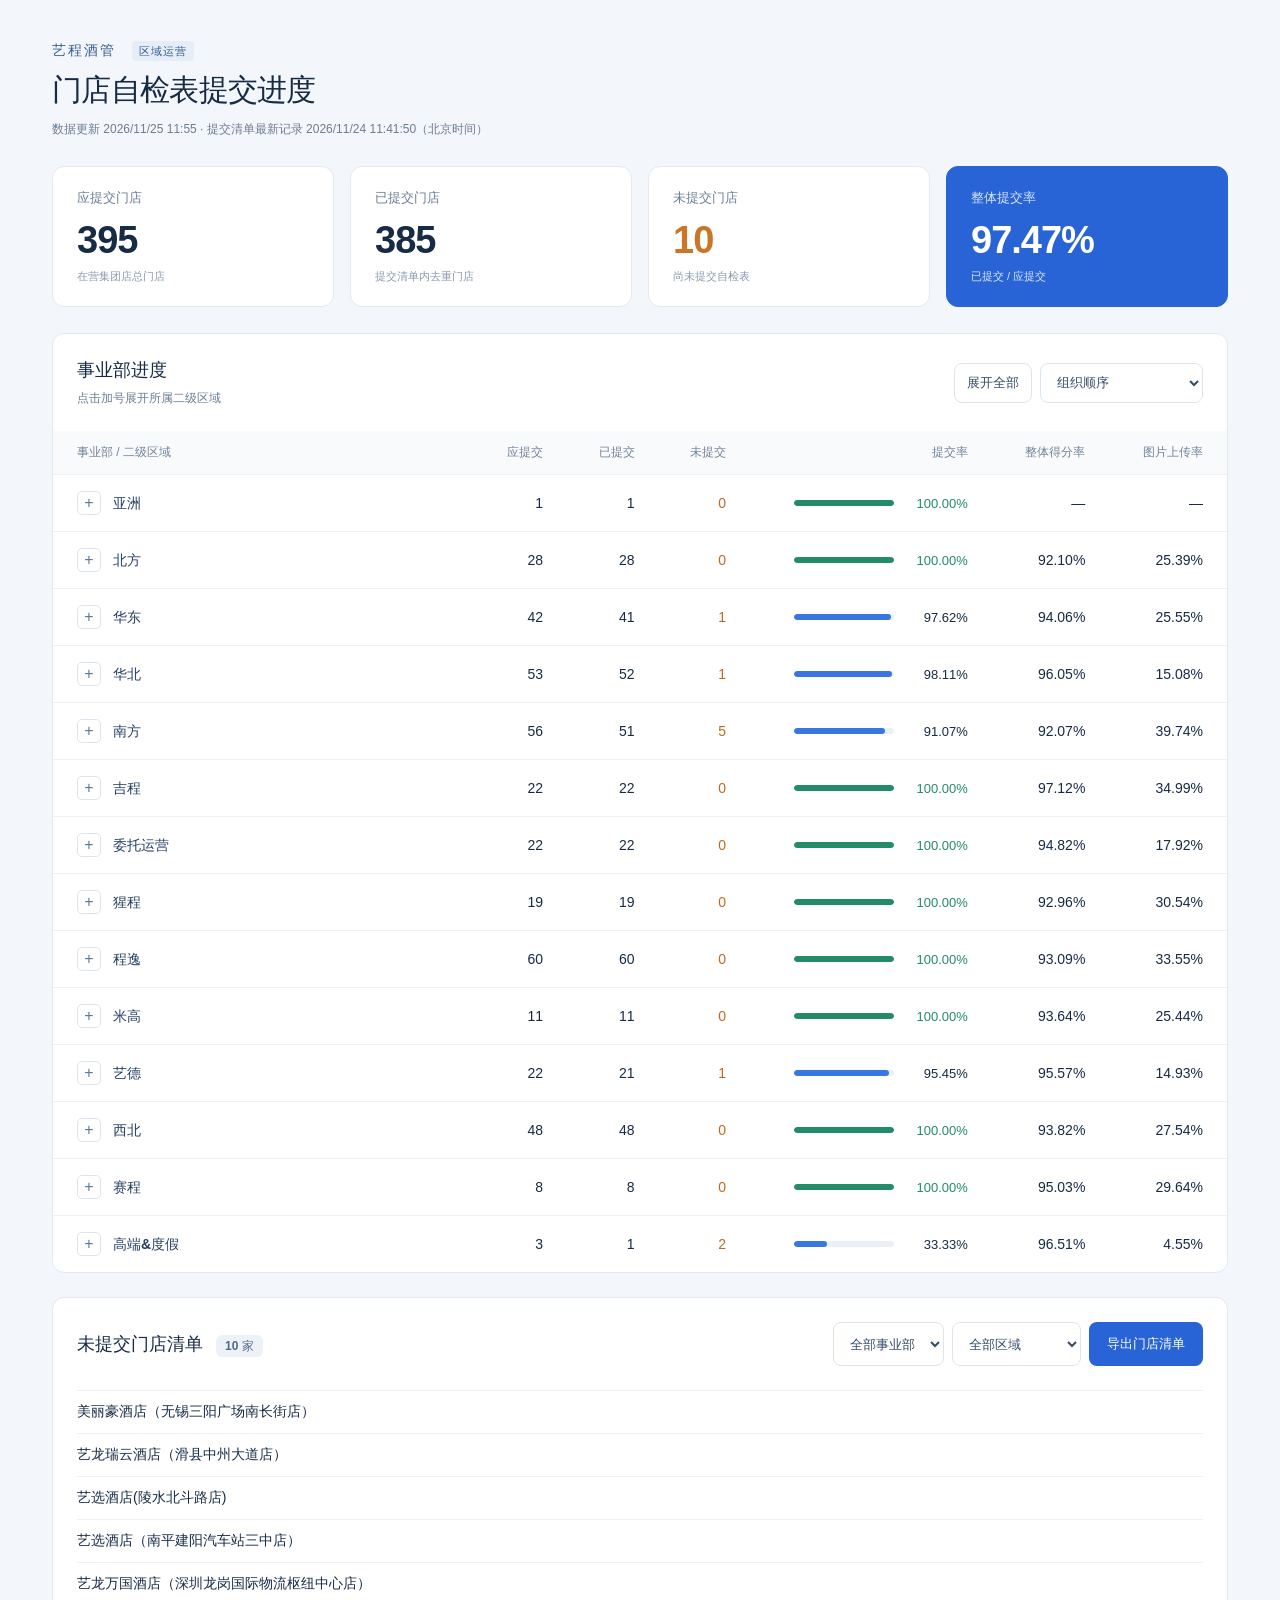
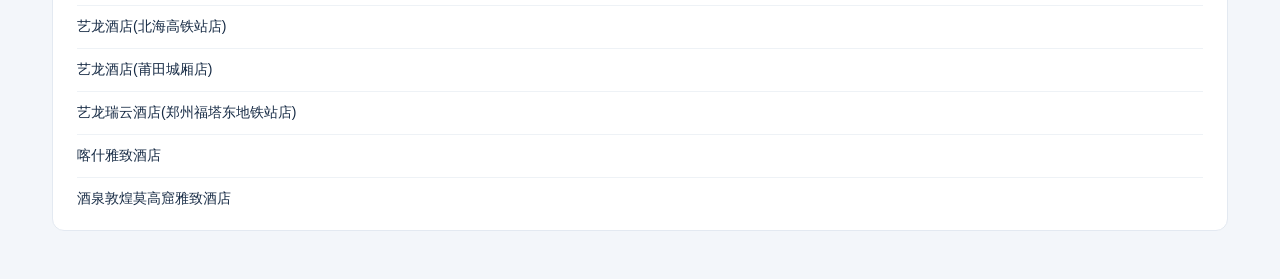
==== commit 788e090d: "门店自检表提交进度：同步 2026-11-25 11:57 导出数据" ====
--- a/store-self-check/index.html
+++ b/store-self-check/index.html
@@ -9,7 +9,7 @@
 <section class="panel"><div class="section-head"><div><h2>未提交门店清单 <span class="badge" id="count">10 家</span></h2></div><div class="tools"><select id="divisionFilter" aria-label="事业部"></select><select id="regionFilter" aria-label="二级区域"></select><a class="primary" id="download">导出门店清单</a></div></div><ul id="hotelNames"></ul></section></div>
 <script id="snapshot" type="application/json">{"asOf": 1795491710000, "regions": [{"division": "亚洲", "region": "亚洲", "total": 1, "pending": 0}, {"division": "北方", "region": "北方一区", "total": 16, "pending": 0}, {"division": "北方", "region": "北方二区", "total": 12, "pending": 0}, {"division": "华东", "region": "华东一区", "total": 27, "pending": 1}, {"division": "华东", "region": "华东二区", "total": 15, "pending": 0}, {"division": "华北", "region": "山东区", "total": 26, "pending": 0}, {"division": "华北", "region": "山河区", "total": 27, "pending": 1}, {"division": "南方", "region": "华中区", "total": 7, "pending": 0}, {"division": "南方", "region": "大湾区", "total": 45, "pending": 5}, {"division": "南方", "region": "西南区", "total": 4, "pending": 0}, {"division": "吉程", "region": "吉程运营三区", "total": 5, "pending": 0}, {"division": "吉程", "region": "吉程运营二区", "total": 7, "pending": 0}, {"division": "吉程", "region": "吉程运营五区", "total": 10, "pending": 0}, {"division": "委托运营", "region": "委托运营一部", "total": 9, "pending": 0}, {"division": "委托运营", "region": "委托运营三部", "total": 4, "pending": 0}, {"division": "委托运营", "region": "委托运营二部", "total": 9, "pending": 0}, {"division": "猩程", "region": "猩程一区", "total": 9, "pending": 0}, {"division": "猩程", "region": "猩程三区", "total": 1, "pending": 0}, {"division": "猩程", "region": "猩程二区", "total": 9, "pending": 0}, {"division": "程逸", "region": "程逸-运营一部", "total": 21, "pending": 0}, {"division": "程逸", "region": "程逸-运营三部", "total": 23, "pending": 0}, {"division": "程逸", "region": "程逸-运营二部", "total": 6, "pending": 0}, {"division": "程逸", "region": "程逸-运营四部", "total": 10, "pending": 0}, {"division": "米高", "region": "米高", "total": 11, "pending": 0}, {"division": "艺德", "region": "艺德运营一区", "total": 13, "pending": 1}, {"division": "艺德", "region": "艺德运营三区", "total": 2, "pending": 0}, {"division": "艺德", "region": "艺德运营二区", "total": 7, "pending": 0}, {"division": "西北", "region": "西北一区", "total": 23, "pending": 0}, {"division": "西北", "region": "西北三区", "total": 11, "pending": 0}, {"division": "西北", "region": "西北二区", "total": 14, "pending": 0}, {"division": "赛程", "region": "赛程", "total": 8, "pending": 0}, {"division": "高端&度假", "region": "高端&度假", "total": 3, "pending": 2}]}</script><script>const data=JSON.parse(document.getElementById('snapshot').textContent),$=id=>document.getElementById(id),esc=v=>String(v).replace(/[&<>"']/g,c=>({'&':'&amp;','<':'&lt;','>':'&gt;','"':'&quot;',"'":'&#39;'}[c]));let expanded=new Set();const divisions=[...new Set(data.regions.map(r=>r.division))];
 function totals(rows){const total=rows.reduce((n,r)=>n+r.total,0),pending=rows.reduce((n,r)=>n+r.pending,0);return {total,pending,done:total-pending,rate:total?(total-pending)/total*100:0}}
-const t=totals(data.regions);$('date').textContent='数据更新 2026/11/25 08:55 · 提交清单最新记录 '+new Intl.DateTimeFormat('zh-CN',{timeZone:'Asia/Shanghai',year:'numeric',month:'2-digit',day:'2-digit',hour:'2-digit',minute:'2-digit',second:'2-digit',hour12:false}).format(new Date(data.asOf))+'（北京时间）';
+const t=totals(data.regions);$('date').textContent='数据更新 2026/11/25 11:55 · 提交清单最新记录 '+new Intl.DateTimeFormat('zh-CN',{timeZone:'Asia/Shanghai',year:'numeric',month:'2-digit',day:'2-digit',hour:'2-digit',minute:'2-digit',second:'2-digit',hour12:false}).format(new Date(data.asOf))+'（北京时间）';
 $('cards').innerHTML=[['应提交门店',t.total,'在营集团店总门店',''],['已提交门店',t.done,'提交清单内去重门店',''],['未提交门店',t.pending,'尚未提交自检表','orange'],['整体提交率',t.rate.toFixed(2)+'%','已提交 / 应提交','blue']].map(([l,v,s,c])=>`<div class="card ${c}"><div class="label">${l}</div><strong>${v}</strong><small>${s}</small></div>`).join('');
 const staticMetrics={"北方|": [0.921011837655017, 0.253947368421053], "北方|北方一区": [0.932919254658385, 0.217407975460123], "北方|北方二区": [0.905405405405405, 0.302766393442623], "程逸|": [0.930888575458392, 0.335548862810261], "程逸|程逸-运营一部": [0.933319903303787, 0.264332197087078], "程逸|程逸-运营二部": [0.972570532915361, 0.363741339491917], "程逸|程逸-运营三部": [0.911217437533227, 0.46298902336054], "程逸|程逸-运营四部": [0.946107784431138, 0.210791729702471], "高端&度假|": [0.965116279069767, 0.0454545454545455], "高端&度假|高端&度假": [0.965116279069767, 0.0454545454545455], "华北|": [0.960493280165411, 0.15076041437073], "华北|山东区": [0.959921355111918, 0.133303105871684], "华北|山河区": [0.961038961038961, 0.167274286939738], "华东|": [0.940618246734943, 0.255474452554745], "华东|华东一区": [0.934521090299985, 0.281955762514552], "华东|华东二区": [0.950441609421001, 0.213224368499257], "吉程|": [0.971200266355918, 0.349901088031652], "吉程|吉程运营二区": [0.981372549019608, 0.274298056155508], "吉程|吉程运营三区": [0.94658553076403, 0.446264073694985], "吉程|吉程运营五区": [0.977491961414791, 0.356376638855781], "米高|": [0.936416184971098, 0.254424778761062], "米高|米高": [0.936416184971098, 0.254424778761062], "南方|": [0.920731707317073, 0.397373540856031], "南方|大湾区": [0.925112331502746, 0.405815032477575], "南方|华中区": [0.882852292020374, 0.479414455626715], "南方|西南区": [0.943564356435644, 0.180451127819549], "赛程|": [0.950347567030784, 0.296436694465504], "赛程|赛程": [0.950347567030784, 0.296436694465504], "委托运营|": [0.94819020581973, 0.179232626777569], "委托运营|委托运营一部": [0.924421144604631, 0.184406779661017], "委托运营|委托运营二部": [0.961538461538462, 0.187902187902188], "委托运营|委托运营三部": [0.970958373668925, 0.148997134670487], "西北|": [0.938156543716926, 0.275374475733972], "西北|西北一区": [0.928974444075672, 0.270456283456538], "西北|西北二区": [0.937727983324648, 0.248828125], "西北|西北三区": [0.958526993207008, 0.322234156820623], "猩程|": [0.929607060306787, 0.30540278227111], "猩程|猩程一区": [0.927240461401952, 0.217570350034317], "猩程|猩程二区": [0.939893143365984, 0.352103120759837], "猩程|猩程三区": [0.861003861003861, 0.675], "艺德|": [0.955662393162393, 0.149253731343284], "艺德|艺德运营一区": [0.936904370686822, 0.0907278165503489], "艺德|艺德运营二区": [0.982541222114452, 0.184659090909091], "艺德|艺德运营三区": [0.958904109589041, 0.349112426035503]};
 const formatMetric=v=>v==null?"—":(v*100).toFixed(2)+"%";
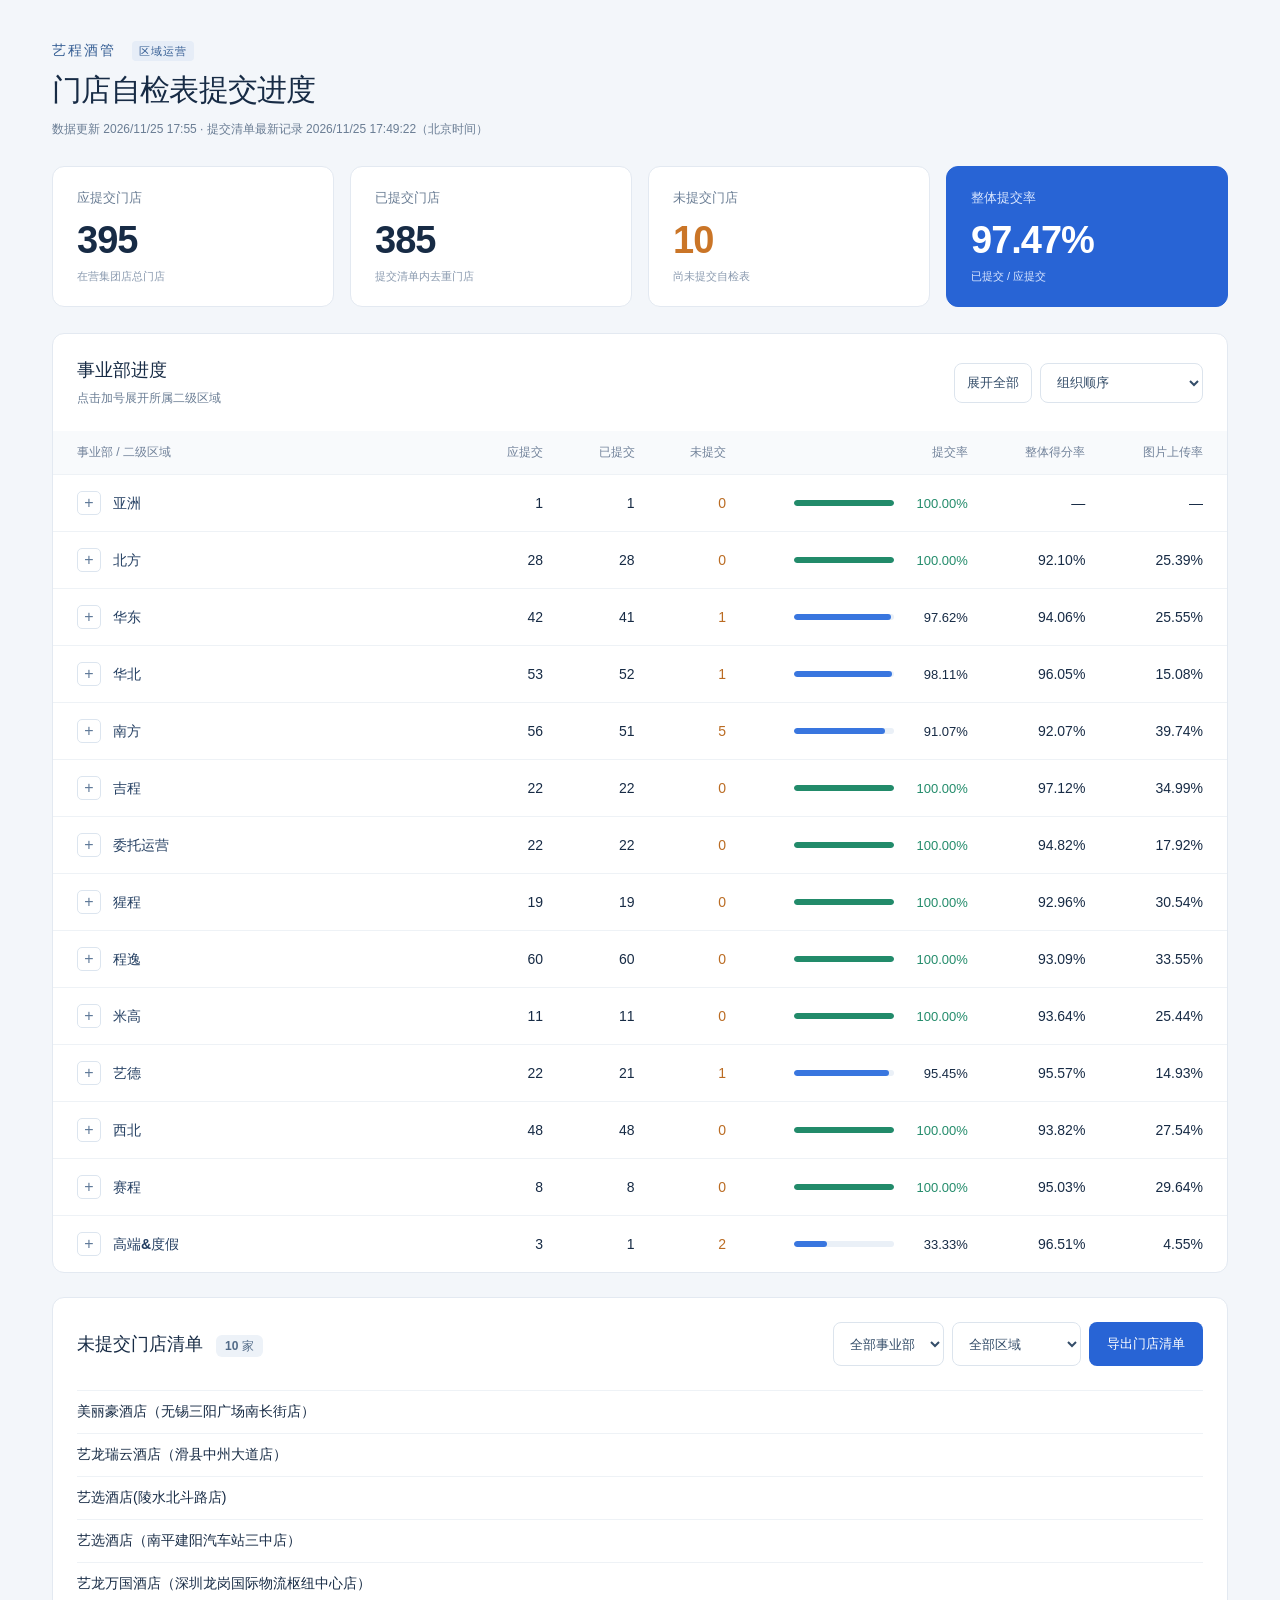
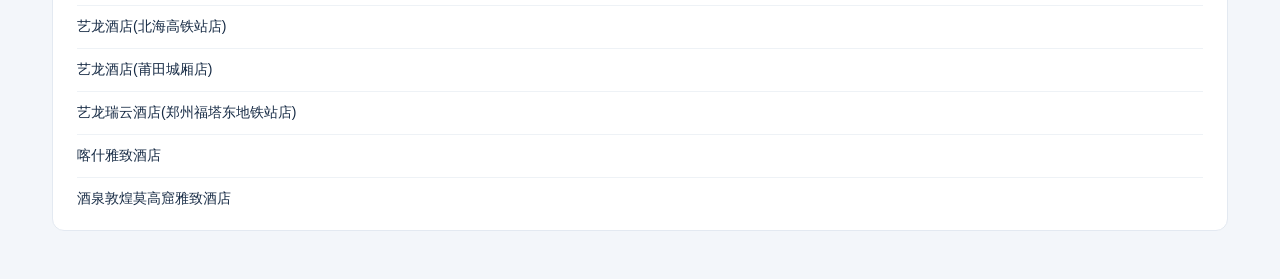
==== commit 22ff800e: "门店自检表提交进度：同步 2026-11-25 17:57 导出数据" ====
--- a/store-self-check/index.html
+++ b/store-self-check/index.html
@@ -7,9 +7,9 @@
 <section class="panel"><div class="section-head"><div><h2>事业部进度</h2><p>点击加号展开所属二级区域</p></div><div class="tools"><button id="expand">展开全部</button><select id="sort" aria-label="进度排序"><option value="org">组织顺序</option><option value="pending">未提交最多</option><option value="rate">提交率最高</option><option value="score_desc">整体得分率从高到低</option><option value="score_asc">整体得分率从低到高</option><option value="image_desc">图片上传率从高到低</option><option value="image_asc">图片上传率从低到高</option></select></div></div><div class="table-wrap"><table><thead><tr><th>事业部 / 二级区域</th><th>应提交</th><th>已提交</th><th>未提交</th><th>提交率</th><th>整体得分率</th><th>图片上传率</th></tr></thead><tbody id="progress"></tbody></table></div></section>
 
 <section class="panel"><div class="section-head"><div><h2>未提交门店清单 <span class="badge" id="count">10 家</span></h2></div><div class="tools"><select id="divisionFilter" aria-label="事业部"></select><select id="regionFilter" aria-label="二级区域"></select><a class="primary" id="download">导出门店清单</a></div></div><ul id="hotelNames"></ul></section></div>
-<script id="snapshot" type="application/json">{"asOf": 1795491710000, "regions": [{"division": "亚洲", "region": "亚洲", "total": 1, "pending": 0}, {"division": "北方", "region": "北方一区", "total": 16, "pending": 0}, {"division": "北方", "region": "北方二区", "total": 12, "pending": 0}, {"division": "华东", "region": "华东一区", "total": 27, "pending": 1}, {"division": "华东", "region": "华东二区", "total": 15, "pending": 0}, {"division": "华北", "region": "山东区", "total": 26, "pending": 0}, {"division": "华北", "region": "山河区", "total": 27, "pending": 1}, {"division": "南方", "region": "华中区", "total": 7, "pending": 0}, {"division": "南方", "region": "大湾区", "total": 45, "pending": 5}, {"division": "南方", "region": "西南区", "total": 4, "pending": 0}, {"division": "吉程", "region": "吉程运营三区", "total": 5, "pending": 0}, {"division": "吉程", "region": "吉程运营二区", "total": 7, "pending": 0}, {"division": "吉程", "region": "吉程运营五区", "total": 10, "pending": 0}, {"division": "委托运营", "region": "委托运营一部", "total": 9, "pending": 0}, {"division": "委托运营", "region": "委托运营三部", "total": 4, "pending": 0}, {"division": "委托运营", "region": "委托运营二部", "total": 9, "pending": 0}, {"division": "猩程", "region": "猩程一区", "total": 9, "pending": 0}, {"division": "猩程", "region": "猩程三区", "total": 1, "pending": 0}, {"division": "猩程", "region": "猩程二区", "total": 9, "pending": 0}, {"division": "程逸", "region": "程逸-运营一部", "total": 21, "pending": 0}, {"division": "程逸", "region": "程逸-运营三部", "total": 23, "pending": 0}, {"division": "程逸", "region": "程逸-运营二部", "total": 6, "pending": 0}, {"division": "程逸", "region": "程逸-运营四部", "total": 10, "pending": 0}, {"division": "米高", "region": "米高", "total": 11, "pending": 0}, {"division": "艺德", "region": "艺德运营一区", "total": 13, "pending": 1}, {"division": "艺德", "region": "艺德运营三区", "total": 2, "pending": 0}, {"division": "艺德", "region": "艺德运营二区", "total": 7, "pending": 0}, {"division": "西北", "region": "西北一区", "total": 23, "pending": 0}, {"division": "西北", "region": "西北三区", "total": 11, "pending": 0}, {"division": "西北", "region": "西北二区", "total": 14, "pending": 0}, {"division": "赛程", "region": "赛程", "total": 8, "pending": 0}, {"division": "高端&度假", "region": "高端&度假", "total": 3, "pending": 2}]}</script><script>const data=JSON.parse(document.getElementById('snapshot').textContent),$=id=>document.getElementById(id),esc=v=>String(v).replace(/[&<>"']/g,c=>({'&':'&amp;','<':'&lt;','>':'&gt;','"':'&quot;',"'":'&#39;'}[c]));let expanded=new Set();const divisions=[...new Set(data.regions.map(r=>r.division))];
+<script id="snapshot" type="application/json">{"asOf": 1795600162000, "regions": [{"division": "亚洲", "region": "亚洲", "total": 1, "pending": 0}, {"division": "北方", "region": "北方一区", "total": 16, "pending": 0}, {"division": "北方", "region": "北方二区", "total": 12, "pending": 0}, {"division": "华东", "region": "华东一区", "total": 27, "pending": 1}, {"division": "华东", "region": "华东二区", "total": 15, "pending": 0}, {"division": "华北", "region": "山东区", "total": 26, "pending": 0}, {"division": "华北", "region": "山河区", "total": 27, "pending": 1}, {"division": "南方", "region": "华中区", "total": 7, "pending": 0}, {"division": "南方", "region": "大湾区", "total": 45, "pending": 5}, {"division": "南方", "region": "西南区", "total": 4, "pending": 0}, {"division": "吉程", "region": "吉程运营三区", "total": 5, "pending": 0}, {"division": "吉程", "region": "吉程运营二区", "total": 7, "pending": 0}, {"division": "吉程", "region": "吉程运营五区", "total": 10, "pending": 0}, {"division": "委托运营", "region": "委托运营一部", "total": 9, "pending": 0}, {"division": "委托运营", "region": "委托运营三部", "total": 4, "pending": 0}, {"division": "委托运营", "region": "委托运营二部", "total": 9, "pending": 0}, {"division": "猩程", "region": "猩程一区", "total": 9, "pending": 0}, {"division": "猩程", "region": "猩程三区", "total": 1, "pending": 0}, {"division": "猩程", "region": "猩程二区", "total": 9, "pending": 0}, {"division": "程逸", "region": "程逸-运营一部", "total": 21, "pending": 0}, {"division": "程逸", "region": "程逸-运营三部", "total": 23, "pending": 0}, {"division": "程逸", "region": "程逸-运营二部", "total": 6, "pending": 0}, {"division": "程逸", "region": "程逸-运营四部", "total": 10, "pending": 0}, {"division": "米高", "region": "米高", "total": 11, "pending": 0}, {"division": "艺德", "region": "艺德运营一区", "total": 13, "pending": 1}, {"division": "艺德", "region": "艺德运营三区", "total": 2, "pending": 0}, {"division": "艺德", "region": "艺德运营二区", "total": 7, "pending": 0}, {"division": "西北", "region": "西北一区", "total": 23, "pending": 0}, {"division": "西北", "region": "西北三区", "total": 11, "pending": 0}, {"division": "西北", "region": "西北二区", "total": 14, "pending": 0}, {"division": "赛程", "region": "赛程", "total": 8, "pending": 0}, {"division": "高端&度假", "region": "高端&度假", "total": 3, "pending": 2}]}</script><script>const data=JSON.parse(document.getElementById('snapshot').textContent),$=id=>document.getElementById(id),esc=v=>String(v).replace(/[&<>"']/g,c=>({'&':'&amp;','<':'&lt;','>':'&gt;','"':'&quot;',"'":'&#39;'}[c]));let expanded=new Set();const divisions=[...new Set(data.regions.map(r=>r.division))];
 function totals(rows){const total=rows.reduce((n,r)=>n+r.total,0),pending=rows.reduce((n,r)=>n+r.pending,0);return {total,pending,done:total-pending,rate:total?(total-pending)/total*100:0}}
-const t=totals(data.regions);$('date').textContent='数据更新 2026/11/25 11:55 · 提交清单最新记录 '+new Intl.DateTimeFormat('zh-CN',{timeZone:'Asia/Shanghai',year:'numeric',month:'2-digit',day:'2-digit',hour:'2-digit',minute:'2-digit',second:'2-digit',hour12:false}).format(new Date(data.asOf))+'（北京时间）';
+const t=totals(data.regions);$('date').textContent='数据更新 2026/11/25 17:55 · 提交清单最新记录 '+new Intl.DateTimeFormat('zh-CN',{timeZone:'Asia/Shanghai',year:'numeric',month:'2-digit',day:'2-digit',hour:'2-digit',minute:'2-digit',second:'2-digit',hour12:false}).format(new Date(data.asOf))+'（北京时间）';
 $('cards').innerHTML=[['应提交门店',t.total,'在营集团店总门店',''],['已提交门店',t.done,'提交清单内去重门店',''],['未提交门店',t.pending,'尚未提交自检表','orange'],['整体提交率',t.rate.toFixed(2)+'%','已提交 / 应提交','blue']].map(([l,v,s,c])=>`<div class="card ${c}"><div class="label">${l}</div><strong>${v}</strong><small>${s}</small></div>`).join('');
 const staticMetrics={"北方|": [0.921011837655017, 0.253947368421053], "北方|北方一区": [0.932919254658385, 0.217407975460123], "北方|北方二区": [0.905405405405405, 0.302766393442623], "程逸|": [0.930888575458392, 0.335548862810261], "程逸|程逸-运营一部": [0.933319903303787, 0.264332197087078], "程逸|程逸-运营二部": [0.972570532915361, 0.363741339491917], "程逸|程逸-运营三部": [0.911217437533227, 0.46298902336054], "程逸|程逸-运营四部": [0.946107784431138, 0.210791729702471], "高端&度假|": [0.965116279069767, 0.0454545454545455], "高端&度假|高端&度假": [0.965116279069767, 0.0454545454545455], "华北|": [0.960493280165411, 0.15076041437073], "华北|山东区": [0.959921355111918, 0.133303105871684], "华北|山河区": [0.961038961038961, 0.167274286939738], "华东|": [0.940618246734943, 0.255474452554745], "华东|华东一区": [0.934521090299985, 0.281955762514552], "华东|华东二区": [0.950441609421001, 0.213224368499257], "吉程|": [0.971200266355918, 0.349901088031652], "吉程|吉程运营二区": [0.981372549019608, 0.274298056155508], "吉程|吉程运营三区": [0.94658553076403, 0.446264073694985], "吉程|吉程运营五区": [0.977491961414791, 0.356376638855781], "米高|": [0.936416184971098, 0.254424778761062], "米高|米高": [0.936416184971098, 0.254424778761062], "南方|": [0.920731707317073, 0.397373540856031], "南方|大湾区": [0.925112331502746, 0.405815032477575], "南方|华中区": [0.882852292020374, 0.479414455626715], "南方|西南区": [0.943564356435644, 0.180451127819549], "赛程|": [0.950347567030784, 0.296436694465504], "赛程|赛程": [0.950347567030784, 0.296436694465504], "委托运营|": [0.94819020581973, 0.179232626777569], "委托运营|委托运营一部": [0.924421144604631, 0.184406779661017], "委托运营|委托运营二部": [0.961538461538462, 0.187902187902188], "委托运营|委托运营三部": [0.970958373668925, 0.148997134670487], "西北|": [0.938156543716926, 0.275374475733972], "西北|西北一区": [0.928974444075672, 0.270456283456538], "西北|西北二区": [0.937727983324648, 0.248828125], "西北|西北三区": [0.958526993207008, 0.322234156820623], "猩程|": [0.929607060306787, 0.30540278227111], "猩程|猩程一区": [0.927240461401952, 0.217570350034317], "猩程|猩程二区": [0.939893143365984, 0.352103120759837], "猩程|猩程三区": [0.861003861003861, 0.675], "艺德|": [0.955662393162393, 0.149253731343284], "艺德|艺德运营一区": [0.936904370686822, 0.0907278165503489], "艺德|艺德运营二区": [0.982541222114452, 0.184659090909091], "艺德|艺德运营三区": [0.958904109589041, 0.349112426035503]};
 const formatMetric=v=>v==null?"—":(v*100).toFixed(2)+"%";
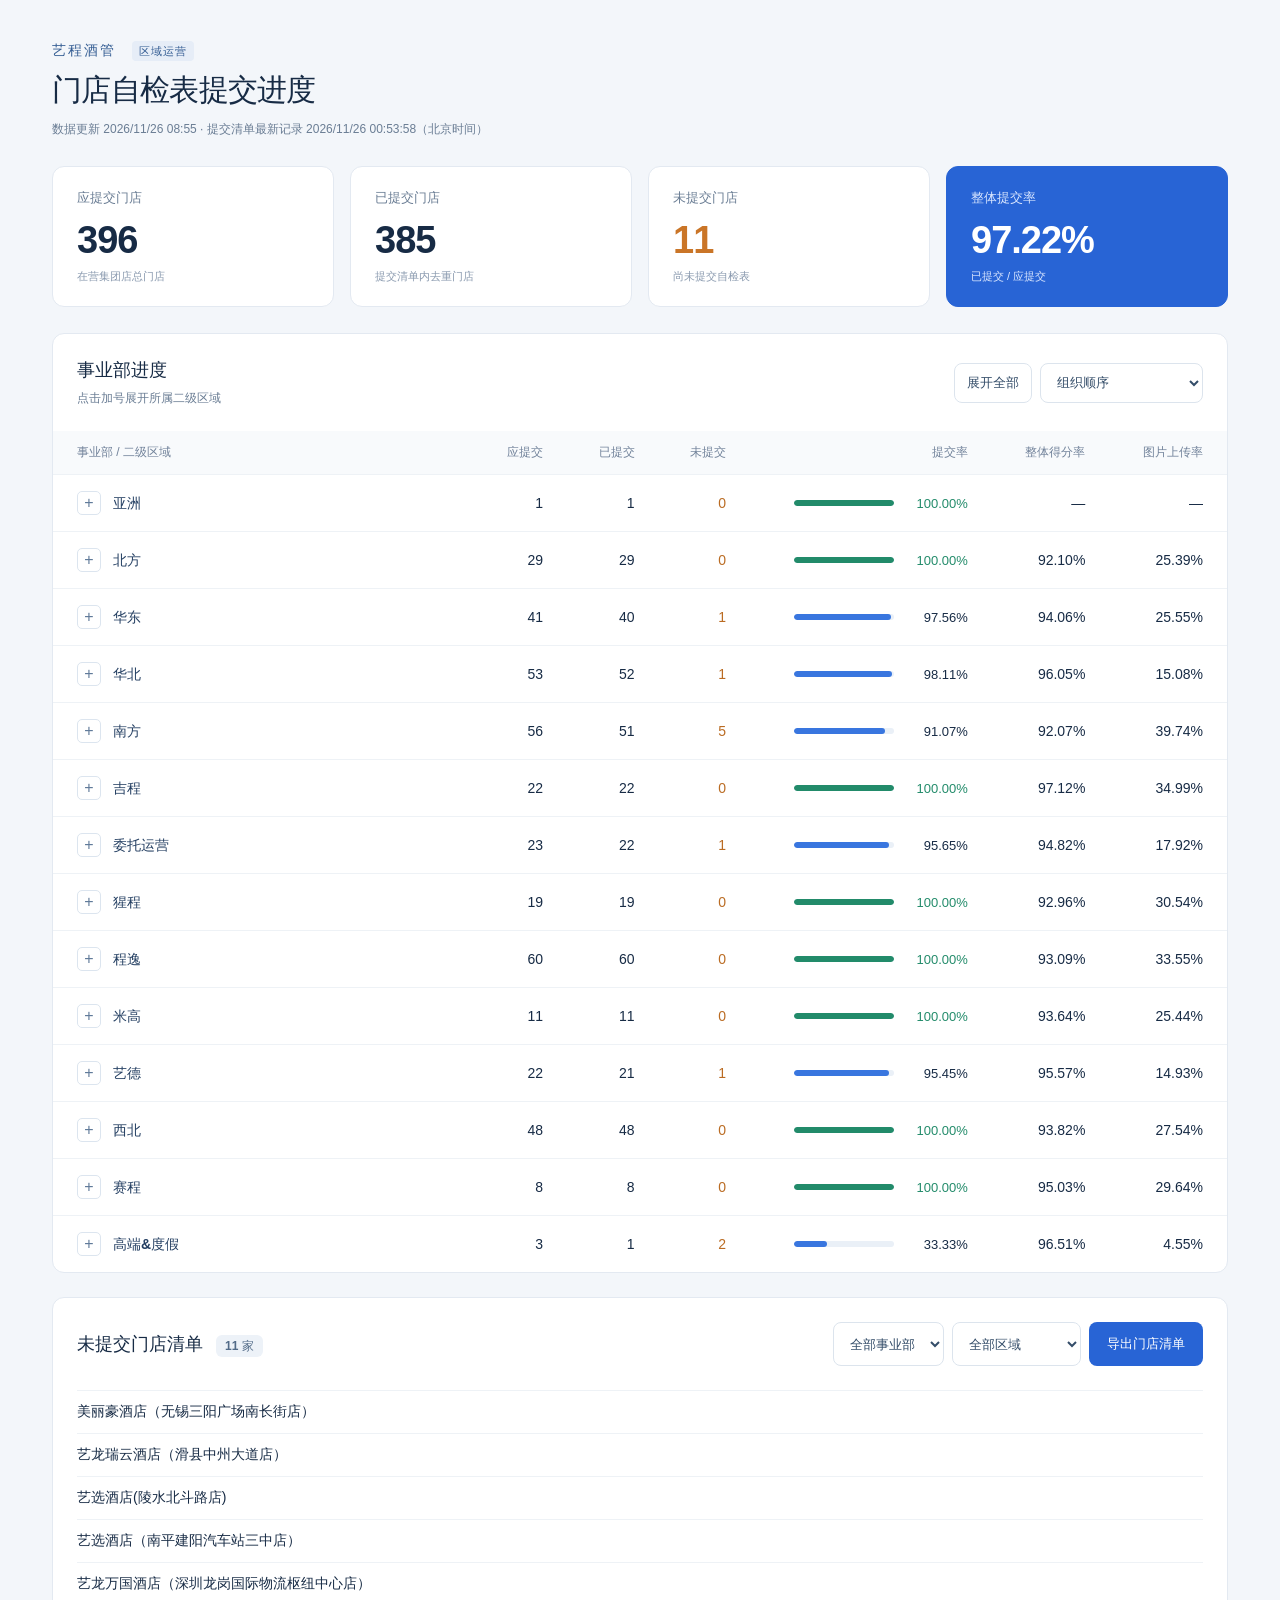
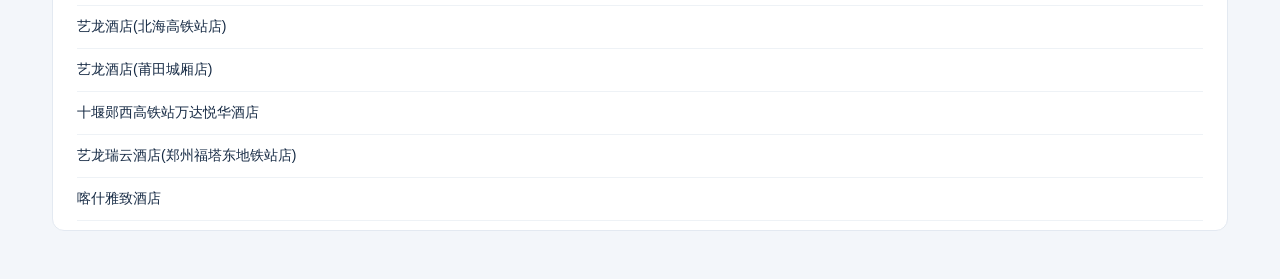
==== commit b99a70cf: "门店自检表提交进度：同步 2026-11-26 08:57 导出数据" ====
--- a/store-self-check/index.html
+++ b/store-self-check/index.html
@@ -6,10 +6,10 @@
 <div class="cards" id="cards"></div>
 <section class="panel"><div class="section-head"><div><h2>事业部进度</h2><p>点击加号展开所属二级区域</p></div><div class="tools"><button id="expand">展开全部</button><select id="sort" aria-label="进度排序"><option value="org">组织顺序</option><option value="pending">未提交最多</option><option value="rate">提交率最高</option><option value="score_desc">整体得分率从高到低</option><option value="score_asc">整体得分率从低到高</option><option value="image_desc">图片上传率从高到低</option><option value="image_asc">图片上传率从低到高</option></select></div></div><div class="table-wrap"><table><thead><tr><th>事业部 / 二级区域</th><th>应提交</th><th>已提交</th><th>未提交</th><th>提交率</th><th>整体得分率</th><th>图片上传率</th></tr></thead><tbody id="progress"></tbody></table></div></section>
 
-<section class="panel"><div class="section-head"><div><h2>未提交门店清单 <span class="badge" id="count">10 家</span></h2></div><div class="tools"><select id="divisionFilter" aria-label="事业部"></select><select id="regionFilter" aria-label="二级区域"></select><a class="primary" id="download">导出门店清单</a></div></div><ul id="hotelNames"></ul></section></div>
-<script id="snapshot" type="application/json">{"asOf": 1795600162000, "regions": [{"division": "亚洲", "region": "亚洲", "total": 1, "pending": 0}, {"division": "北方", "region": "北方一区", "total": 16, "pending": 0}, {"division": "北方", "region": "北方二区", "total": 12, "pending": 0}, {"division": "华东", "region": "华东一区", "total": 27, "pending": 1}, {"division": "华东", "region": "华东二区", "total": 15, "pending": 0}, {"division": "华北", "region": "山东区", "total": 26, "pending": 0}, {"division": "华北", "region": "山河区", "total": 27, "pending": 1}, {"division": "南方", "region": "华中区", "total": 7, "pending": 0}, {"division": "南方", "region": "大湾区", "total": 45, "pending": 5}, {"division": "南方", "region": "西南区", "total": 4, "pending": 0}, {"division": "吉程", "region": "吉程运营三区", "total": 5, "pending": 0}, {"division": "吉程", "region": "吉程运营二区", "total": 7, "pending": 0}, {"division": "吉程", "region": "吉程运营五区", "total": 10, "pending": 0}, {"division": "委托运营", "region": "委托运营一部", "total": 9, "pending": 0}, {"division": "委托运营", "region": "委托运营三部", "total": 4, "pending": 0}, {"division": "委托运营", "region": "委托运营二部", "total": 9, "pending": 0}, {"division": "猩程", "region": "猩程一区", "total": 9, "pending": 0}, {"division": "猩程", "region": "猩程三区", "total": 1, "pending": 0}, {"division": "猩程", "region": "猩程二区", "total": 9, "pending": 0}, {"division": "程逸", "region": "程逸-运营一部", "total": 21, "pending": 0}, {"division": "程逸", "region": "程逸-运营三部", "total": 23, "pending": 0}, {"division": "程逸", "region": "程逸-运营二部", "total": 6, "pending": 0}, {"division": "程逸", "region": "程逸-运营四部", "total": 10, "pending": 0}, {"division": "米高", "region": "米高", "total": 11, "pending": 0}, {"division": "艺德", "region": "艺德运营一区", "total": 13, "pending": 1}, {"division": "艺德", "region": "艺德运营三区", "total": 2, "pending": 0}, {"division": "艺德", "region": "艺德运营二区", "total": 7, "pending": 0}, {"division": "西北", "region": "西北一区", "total": 23, "pending": 0}, {"division": "西北", "region": "西北三区", "total": 11, "pending": 0}, {"division": "西北", "region": "西北二区", "total": 14, "pending": 0}, {"division": "赛程", "region": "赛程", "total": 8, "pending": 0}, {"division": "高端&度假", "region": "高端&度假", "total": 3, "pending": 2}]}</script><script>const data=JSON.parse(document.getElementById('snapshot').textContent),$=id=>document.getElementById(id),esc=v=>String(v).replace(/[&<>"']/g,c=>({'&':'&amp;','<':'&lt;','>':'&gt;','"':'&quot;',"'":'&#39;'}[c]));let expanded=new Set();const divisions=[...new Set(data.regions.map(r=>r.division))];
+<section class="panel"><div class="section-head"><div><h2>未提交门店清单 <span class="badge" id="count">11 家</span></h2></div><div class="tools"><select id="divisionFilter" aria-label="事业部"></select><select id="regionFilter" aria-label="二级区域"></select><a class="primary" id="download">导出门店清单</a></div></div><ul id="hotelNames"></ul></section></div>
+<script id="snapshot" type="application/json">{"asOf": 1795625638000, "regions": [{"division": "亚洲", "region": "亚洲", "total": 1, "pending": 0}, {"division": "北方", "region": "北方一区", "total": 17, "pending": 0}, {"division": "北方", "region": "北方二区", "total": 12, "pending": 0}, {"division": "华东", "region": "华东一区", "total": 27, "pending": 1}, {"division": "华东", "region": "华东二区", "total": 14, "pending": 0}, {"division": "华北", "region": "山东区", "total": 26, "pending": 0}, {"division": "华北", "region": "山河区", "total": 27, "pending": 1}, {"division": "南方", "region": "华中区", "total": 7, "pending": 0}, {"division": "南方", "region": "大湾区", "total": 45, "pending": 5}, {"division": "南方", "region": "西南区", "total": 4, "pending": 0}, {"division": "吉程", "region": "吉程运营三区", "total": 5, "pending": 0}, {"division": "吉程", "region": "吉程运营二区", "total": 7, "pending": 0}, {"division": "吉程", "region": "吉程运营五区", "total": 10, "pending": 0}, {"division": "委托运营", "region": "委托运营一部", "total": 10, "pending": 1}, {"division": "委托运营", "region": "委托运营三部", "total": 4, "pending": 0}, {"division": "委托运营", "region": "委托运营二部", "total": 9, "pending": 0}, {"division": "猩程", "region": "猩程一区", "total": 9, "pending": 0}, {"division": "猩程", "region": "猩程三区", "total": 1, "pending": 0}, {"division": "猩程", "region": "猩程二区", "total": 9, "pending": 0}, {"division": "程逸", "region": "程逸-运营一部", "total": 21, "pending": 0}, {"division": "程逸", "region": "程逸-运营三部", "total": 23, "pending": 0}, {"division": "程逸", "region": "程逸-运营二部", "total": 6, "pending": 0}, {"division": "程逸", "region": "程逸-运营四部", "total": 10, "pending": 0}, {"division": "米高", "region": "米高", "total": 11, "pending": 0}, {"division": "艺德", "region": "艺德运营一区", "total": 13, "pending": 1}, {"division": "艺德", "region": "艺德运营三区", "total": 2, "pending": 0}, {"division": "艺德", "region": "艺德运营二区", "total": 7, "pending": 0}, {"division": "西北", "region": "西北一区", "total": 23, "pending": 0}, {"division": "西北", "region": "西北三区", "total": 11, "pending": 0}, {"division": "西北", "region": "西北二区", "total": 14, "pending": 0}, {"division": "赛程", "region": "赛程", "total": 8, "pending": 0}, {"division": "高端&度假", "region": "高端&度假", "total": 3, "pending": 2}]}</script><script>const data=JSON.parse(document.getElementById('snapshot').textContent),$=id=>document.getElementById(id),esc=v=>String(v).replace(/[&<>"']/g,c=>({'&':'&amp;','<':'&lt;','>':'&gt;','"':'&quot;',"'":'&#39;'}[c]));let expanded=new Set();const divisions=[...new Set(data.regions.map(r=>r.division))];
 function totals(rows){const total=rows.reduce((n,r)=>n+r.total,0),pending=rows.reduce((n,r)=>n+r.pending,0);return {total,pending,done:total-pending,rate:total?(total-pending)/total*100:0}}
-const t=totals(data.regions);$('date').textContent='数据更新 2026/11/25 17:55 · 提交清单最新记录 '+new Intl.DateTimeFormat('zh-CN',{timeZone:'Asia/Shanghai',year:'numeric',month:'2-digit',day:'2-digit',hour:'2-digit',minute:'2-digit',second:'2-digit',hour12:false}).format(new Date(data.asOf))+'（北京时间）';
+const t=totals(data.regions);$('date').textContent='数据更新 2026/11/26 08:55 · 提交清单最新记录 '+new Intl.DateTimeFormat('zh-CN',{timeZone:'Asia/Shanghai',year:'numeric',month:'2-digit',day:'2-digit',hour:'2-digit',minute:'2-digit',second:'2-digit',hour12:false}).format(new Date(data.asOf))+'（北京时间）';
 $('cards').innerHTML=[['应提交门店',t.total,'在营集团店总门店',''],['已提交门店',t.done,'提交清单内去重门店',''],['未提交门店',t.pending,'尚未提交自检表','orange'],['整体提交率',t.rate.toFixed(2)+'%','已提交 / 应提交','blue']].map(([l,v,s,c])=>`<div class="card ${c}"><div class="label">${l}</div><strong>${v}</strong><small>${s}</small></div>`).join('');
 const staticMetrics={"北方|": [0.921011837655017, 0.253947368421053], "北方|北方一区": [0.932919254658385, 0.217407975460123], "北方|北方二区": [0.905405405405405, 0.302766393442623], "程逸|": [0.930888575458392, 0.335548862810261], "程逸|程逸-运营一部": [0.933319903303787, 0.264332197087078], "程逸|程逸-运营二部": [0.972570532915361, 0.363741339491917], "程逸|程逸-运营三部": [0.911217437533227, 0.46298902336054], "程逸|程逸-运营四部": [0.946107784431138, 0.210791729702471], "高端&度假|": [0.965116279069767, 0.0454545454545455], "高端&度假|高端&度假": [0.965116279069767, 0.0454545454545455], "华北|": [0.960493280165411, 0.15076041437073], "华北|山东区": [0.959921355111918, 0.133303105871684], "华北|山河区": [0.961038961038961, 0.167274286939738], "华东|": [0.940618246734943, 0.255474452554745], "华东|华东一区": [0.934521090299985, 0.281955762514552], "华东|华东二区": [0.950441609421001, 0.213224368499257], "吉程|": [0.971200266355918, 0.349901088031652], "吉程|吉程运营二区": [0.981372549019608, 0.274298056155508], "吉程|吉程运营三区": [0.94658553076403, 0.446264073694985], "吉程|吉程运营五区": [0.977491961414791, 0.356376638855781], "米高|": [0.936416184971098, 0.254424778761062], "米高|米高": [0.936416184971098, 0.254424778761062], "南方|": [0.920731707317073, 0.397373540856031], "南方|大湾区": [0.925112331502746, 0.405815032477575], "南方|华中区": [0.882852292020374, 0.479414455626715], "南方|西南区": [0.943564356435644, 0.180451127819549], "赛程|": [0.950347567030784, 0.296436694465504], "赛程|赛程": [0.950347567030784, 0.296436694465504], "委托运营|": [0.94819020581973, 0.179232626777569], "委托运营|委托运营一部": [0.924421144604631, 0.184406779661017], "委托运营|委托运营二部": [0.961538461538462, 0.187902187902188], "委托运营|委托运营三部": [0.970958373668925, 0.148997134670487], "西北|": [0.938156543716926, 0.275374475733972], "西北|西北一区": [0.928974444075672, 0.270456283456538], "西北|西北二区": [0.937727983324648, 0.248828125], "西北|西北三区": [0.958526993207008, 0.322234156820623], "猩程|": [0.929607060306787, 0.30540278227111], "猩程|猩程一区": [0.927240461401952, 0.217570350034317], "猩程|猩程二区": [0.939893143365984, 0.352103120759837], "猩程|猩程三区": [0.861003861003861, 0.675], "艺德|": [0.955662393162393, 0.149253731343284], "艺德|艺德运营一区": [0.936904370686822, 0.0907278165503489], "艺德|艺德运营二区": [0.982541222114452, 0.184659090909091], "艺德|艺德运营三区": [0.958904109589041, 0.349112426035503]};
 const formatMetric=v=>v==null?"—":(v*100).toFixed(2)+"%";
@@ -27,7 +27,7 @@
  if(metricSort)ds.sort((a,b)=>compare(metricValue(a),metricValue(b)));
  else if(sort!=='org')ds.sort((a,b)=>totals(data.regions.filter(r=>r.division===b))[sort==='rate'?'rate':'pending']-totals(data.regions.filter(r=>r.division===a))[sort==='rate'?'rate':'pending']);let html='';function row(name,rows,division,sub){const t=totals(rows),metrics=staticMetrics[division+"|"+(sub?name:"")]||[null,null];return `<tr class="${sub?'sub':''}"><td>${sub?'':`<button class="toggle" data-expand="${esc(division)}" aria-expanded="${expanded.has(division)}" aria-label="${expanded.has(division)?'收起':'展开'}${esc(division)}">${expanded.has(division)?'−':'+'}</button>`}<span class="org">${esc(name)}</span></td><td>${t.total}</td><td>${t.done}</td><td class="pending">${t.pending}</td><td><div class="rate ${t.rate===100?'done':''}"><div class="track"><i style="width:${t.rate}%"></i></div><span>${t.rate.toFixed(2)}%</span></div></td><td>${formatMetric(metrics[0])}</td><td>${formatMetric(metrics[1])}</td></tr>`}for(const d of ds){const rs=data.regions.filter(r=>r.division===d);if(metricSort)rs.sort((a,b)=>compare(metricValue(d,a.region),metricValue(d,b.region)));html+=row(d,rs,d,false);if(expanded.has(d))for(const r of rs)html+=row(r.region,[r],d,true)}$('progress').innerHTML=html;$('expand').textContent=expanded.size===divisions.length?'收起全部':'展开全部'}
 $('progress').onclick=e=>{const b=e.target.closest('[data-expand]');if(b){const d=b.dataset.expand;expanded.has(d)?expanded.delete(d):expanded.add(d);render()}};$('expand').onclick=()=>{expanded=expanded.size===divisions.length?new Set():new Set(divisions);render()};$('sort').onchange=render;render();
-</script><script>const hotels=[["亚洲","亚洲","亚洲朗晴乐宿太空舱海景民宿(惠州惠东巽寮湾店)",true,"03YL07522014","蒋智挺",null,null],["北方","北方一区","怡致酒店(石家庄万象城河北医科大学第三医院店)",true,"03YL03111547","任晓春",0.9732,0.102272727272727],["北方","北方一区","美豪酒店(北京首钢园古城地铁站店)",true,"03YL10101888","孙玉红",null,null],["北方","北方一区","美豪酒店(沧州新华区长丰广场店)",true,"03YL03171508","张萌萌",0.9884,0.129943502824859],["北方","北方一区","艺龙万国酒店(北京昌平未来科学城北地铁站店)",true,"03YL10101841","王红芳",0.9615,0.0965909090909091],["北方","北方一区","艺龙万国酒店(北京欢乐谷王四营桥店)",true,"03YL10101937","王大成",0.9575,0.0229885057471264],["北方","北方一区","艺龙万国酒店(北京通州北运河西地铁站店)",true,"03YL10101713","孙依妮",0.9423,0.0764705882352941],["北方","北方一区","艺龙瑞云酒店(北京欢乐谷王四营桥店)",true,"03YL10102018","王大成",0.9844,0.0227272727272727],["北方","北方一区","艺龙瑞云酒店(北京首都机场新国展店)",true,"03YL10100938","缪钦锴",1.0,0.0175438596491228],["北方","北方一区","艺龙瑞云酒店(邯郸大名城汽车站店)",true,"03YL03101492","杨淑卿",0.9723,0.14792899408284],["北方","北方一区","艺龙瑞云酒店(邯郸河北工程大学店)",true,"03YL03100441","陈洪亮",0.9921,0.0289017341040462],["北方","北方一区","艺龙酒店(北京中关村南大街国家图书馆地铁站店)",true,"03YL10101651","张锴",0.7,0.692982456140351],["北方","北方一区","艺龙酒店(北京五棵松301医院店)",true,"03YL10101740","夏菲宇",0.9655,0.0857142857142857],["北方","北方一区","艺龙酒店(北京清河高铁站小米科技园店)",true,"03YL10100507","刘士鹏",0.9845,0.0170454545454545],["北方","北方一区","艺龙酒店(北京石景山古城地铁站店)",true,"03YL10101647","杨柳",0.9843,0.152046783625731],["北方","北方一区","艺龙酒店(北京良乡南关地铁站店)",true,"03YL10101714","徐起",0.7895,0.767441860465116],["北方","北方一区","艺龙酒店（三河燕郊天洋广场店）",true,"03YL03160728","张杨",0.9121,0.763157894736842],["北方","北方二区","呼伦贝尔扎兰屯万达悦华酒店",true,"03YL04701834","赵璨",0.8984,0.0180722891566265],["北方","北方二区","天津艺龙酒店",true,"03YL10220536","李群",0.719,0.3828125],["北方","北方二区","怡致酒店(天津五大道奥体中心店)",true,"03YL10221235","韩磊",0.9387,0.239520958083832],["北方","北方二区","怡致酒店(沈阳新民财富公馆店)",true,"03YL10241622","魏兴",0.8313,0.711267605633803],["北方","北方二区","美豪酒店(沈阳站太原街医大一院店)",true,"03YL10241382","魏丽丽",0.9901,0.00584795321637427],["北方","北方二区","艺龙万国酒店(乌兰察布高铁站万达广场店)",true,"03YL04741970","李龙",0.8906,0.31875],["北方","北方二区","艺龙万国酒店(锦州火车站上海路店)",true,"03YL04161236","刘喆",0.9808,0.0],["北方","北方二区","艺龙壹棠酒店(哈尔滨国际会展中心店)",true,"03YL04510893","薛滨芳",0.9272,0.0355029585798817],["北方","北方二区","艺龙玺程国际酒店(天津宝坻区政协店)",true,"03YL10220979","汲传景",0.8249,0.425806451612903],["北方","北方二区","艺龙瑞云酒店(乌兰察布之夜高铁站店)",true,"03YL04740487","刘晓梅",0.9119,0.668639053254438],["北方","北方二区","艺龙酒店(沈阳奥体中心万达广场店)",true,"03YL10241582","马志强",0.937,0.795180722891566],["北方","北方二区","艺龙酒店(绥化北林万达广场店)",true,"03YL04551290","许洪强",1.0,0.160220994475138],["华东","华东一区","怡致酒店(无锡太湖花园地铁站店)",true,"03YL05101996","王丹丹",0.892,0.327160493827161],["华东","华东一区","美丽豪酒店（无锡三阳广场南长街店）",false,"03YL05101892","李风芝",null,null],["华东","华东一区","美豪丽致酒店(无锡南长街清名桥店)",true,"03YL05101600","唐哲",0.9845,0.299435028248588],["华东","华东一区","美豪丽致酒店(苏州新区火车站兴贤商业广场店)",true,"03YL05121604","杨迪",0.8577,0.993150684931507],["华东","华东一区","美豪酒店（安医大商业街店）",true,"03YL05511962","白楠",0.9447,0.0714285714285714],["华东","华东一区","艺选酒店(安庆宿松龙湖北路高铁站店)",true,"03YL05561037","桑俊永",0.938,0.0175438596491228],["华东","华东一区","艺选酒店(连云港海州区政府店)",true,"03YL05181040","桑俊永",0.938,0.0292397660818713],["华东","华东一区","艺龙万国酒店(无锡太湖鼋头渚风景区荣巷地铁站店)",true,"03YL05101686","张旭",0.8594,0.141025641025641],["华东","华东一区","艺龙壹棠酒店(宿迁沭阳百盟建材城店)",true,"03YL05271128","赵海霞",0.9847,0.0833333333333333],["华东","华东一区","艺龙壹棠酒店(徐州云龙万达广场民富园夜市店)",true,"03YL05160812","桑俊永",0.9419,0.0116279069767442],["华东","华东一区","艺龙瑞云酒店(南京弘阳广场长江大桥北地铁站店)",true,"03YL10251959","冯亮亮",0.9455,0.0348837209302326],["华东","华东一区","艺龙瑞云酒店(南京新街口地铁站德基广场店)",true,"03YL10251617","黄宇飞",0.9524,0.158536585365854],["华东","华东一区","艺龙瑞云酒店(南通星湖101广场店)",true,"03YL05130325","桑俊永",0.9266,0.0174418604651163],["华东","华东一区","艺龙瑞云酒店(合肥包河万达广场裕溪路店)",true,"03YL05510535","周晨丹",0.8143,0.746478873239437],["华东","华东一区","艺龙瑞云酒店(合肥华南城店)",true,"03YL05512034","郝允财",1.0,0.0164835164835165],["华东","华东一区","艺龙瑞云酒店(合肥瑶海工业园方庙地铁站店)",true,"03YL05510459","李园园",0.906,0.463087248322148],["华东","华东一区","艺龙瑞云酒店(宣城敬亭山店)",true,"03YL05631887","陶新国",0.9644,0.0935672514619883],["华东","华东一区","艺龙瑞云酒店(滁州全椒高铁站店)",true,"03YL05501553","邓士杰",0.9414,0.622516556291391],["华东","华东一区","艺龙瑞云酒店(蚌埠嘉年华店)",true,"03YL05521460","刘幸福",0.9312,0.426751592356688],["华东","华东一区","艺龙瑞云酒店(阜阳市中心国贸店)",true,"03YL05580598","桑俊永",0.9157,0.0116279069767442],["华东","华东一区","艺龙瑞云酒店(霍邱玖悦六和街万达广场店)",true,"03YL05640984","王维维",0.9535,0.290697674418605],["华东","华东一区","艺龙瑞云酒店(马鞍山当涂经济开发区店)",true,"03YL05551326","王林",1.0,0.0824175824175824],["华东","华东一区","艺龙酒店(南京江宁开发区诚信大道地铁站店)",true,"03YL10251491","刘金枝",0.9341,0.518072289156627],["华东","华东一区","艺龙酒店(合肥滨湖时代广场店)",true,"03YL05510024","董艳",0.8802,0.812080536912752],["华东","华东一区","艺龙酒店(镇江京口区智慧大道店)",true,"03YL05110668","马姣姣",0.9336,0.309210526315789],["华东","华东一区","艺龙酒店（合肥明珠广场体育中心店）",true,"03YL05511502","肖晨",0.937,0.662576687116564],["华东","华东一区","艺龙酒店（青阳城区店）",true,"03YL05660969","涂小龙",1.0,0.465909090909091],["华东","华东二区","上海艺龙酒店",true,"03YL10210023","张贵林",0.9923,0.0555555555555556],["华东","华东二区","美豪丽致酒店(上海虹桥国展中心店)",true,"06LC10210321","张金明",0.9962,0.0386740331491713],["华东","华东二区","美豪丽致酒店(杭州临平店)",true,"03YL05711176","王震",0.9885,0.212290502793296],["华东","华东二区","美豪丽致酒店(杭州新天地街地铁站电竞中心店)",true,"03YL05711493","张金",0.9808,0.297752808988764],["华东","华东二区","美豪酒店(杭州龙湖紫荆天街店)",true,"03YL05711672","郑盼盼",0.8506,0.487179487179487],["华东","华东二区","艺选酒店(黄山风景区南大门换乘中心店)",true,"03YL05590656","刘克强",0.9444,0.391891891891892],["华东","华东二区","艺选酒店（杭州九堡地铁站店)",true,"03YL05711308","于春悦",0.9842,0.0523255813953488],["华东","华东二区","艺龙万国酒店(黄山风景区南门换乘中心店)",true,"03YL05590968","罗振中",1.0,0.0607734806629834],["华东","华东二区","艺龙海雅酒店(台州临海大洋东路店)",true,"06LC05760246","张婷婷",0.9569,0.118343195266272],["华东","华东二区","艺龙海雅酒店(宁波余姚阳明古镇店)",true,"06LC05740325","刘凡",0.9125,0.326666666666667],["华东","华东二区","艺龙瑞云酒店(金华兰溪创业大道店)",true,"03YL05791167","张一",0.9921,0.0520231213872832],["华东","华东二区","艺龙瑞云酒店(黄山北站西溪南景区店)",true,"03YL05592041","姚俊",0.9502,0.0175438596491228],["华东","华东二区","艺龙瑞云酒店(黄山风景区南大门换乘中心店)",true,"03YL05591021","王穗媛",0.976,0.281437125748503],["华东","华东二区","艺龙酒店(上海浦东金桥LaLaport店)",true,"03YL10211721","杨莹",0.7769,0.828571428571429],["华东","华东二区","艺龙酒店(黄山风景区南大门换乘中心店)",true,"03YL05591521","吴艳杰",0.9173,0.375],["华北","山东区","7天优品酒店（菏泽黄河路店）",true,"03YL05302031","王海宾",1.0,0.0164835164835165],["华北","山东区","R ROYALSS HOTEL(青岛栈桥海景店)",true,"03YL05321484","宋宁",0.8933,0.174193548387097],["华北","山东区","朝漫酒店（日照万平口风景区店）",true,"03YL06331516","宋威",0.9785,0.0251572327044025],["华北","山东区","美丽豪酒店(青岛胶东国际机场店)",true,"03YL05321702","张馨",0.9885,0.0],["华北","山东区","艺选酒店(德州齐河客运中心晏城火车站店)",true,"03YL05341155","王凡凡",0.8898,0.134615384615385],["华北","山东区","艺选酒店(泰安宁阳县磁窑火车站店)",true,"03YL05381597","韩护航",0.9038,0.163636363636364],["华北","山东区","艺选酒店(菏泽康庄路佳和里店)",true,"03YL05300715","王海宾",1.0,0.0494505494505494],["华北","山东区","艺选酒店(菏泽火车站店)",true,"03YL05301487","刘俊英",0.9921,0.046242774566474],["华北","山东区","艺选酒店（章丘和谐广场第二实验中学店）",true,"03YL05311520","刘萍",0.9163,0.572463768115942],["华北","山东区","艺选酒店（青州古城店）",true,"03YL05361151","沈琛",1.0,0.142857142857143],["华北","山东区","艺龙万国酒店(济南泉城广场趵突泉店)",true,"03YL05311103","王成成",0.965,0.319767441860465],["华北","山东区","艺龙万国酒店(济南火车站K88名泉广场店)",true,"03YL05311552","韩护航",0.8621,0.196428571428571],["华北","山东区","艺龙万国酒店(济南趵突泉大明湖景区店)",true,"03YL05310978","胡力华",0.988,0.0176470588235294],["华北","山东区","艺龙万国酒店(滨州渤海国际中百大厦店)",true,"03YL05431809","宋田田",0.9295,0.602649006622517],["华北","山东区","艺龙万国酒店(潍坊诸城市政府店)",true,"03YL05361849","韩护航",0.9042,0.116564417177914],["华北","山东区","艺龙万国酒店(青岛万兴国际五金城店）",true,"03YL05321252","姬琛",0.907,0.0238095238095238],["华北","山东区","艺龙海雅酒店(菏泽大学城店)",true,"03YL05301526","谢澳鑫",0.9923,0.128491620111732],["华北","山东区","艺龙海雅酒店（威海市哈工大学院店）",true,"03YL06311562","左潮榕",0.9806,0.00571428571428571],["华北","山东区","艺龙瑞云酒店(济南万虹广场王舍人地铁站店)",true,"03YL05311517","李立立",1.0,0.0276243093922652],["华北","山东区","艺龙瑞云酒店(济南商河富民路百大购物广场店)",true,"03YL05311005","王成成",0.9729,0.0344827586206897],["华北","山东区","艺龙瑞云酒店(济南山东省肿瘤医院店)",true,"03YL05311304","王成成",0.9961,0.0393258426966292],["华北","山东区","艺龙瑞云酒店(济南遥墙国际机场店)",true,"03YL05311240","王成成",0.9922,0.0395480225988701],["华北","山东区","艺龙瑞云酒店(淄博师范高等专科学校文昌路店)",true,"03YL05331331","杨文硕",0.9627,0.793548387096774],["华北","山东区","艺龙瑞云酒店(聊城火车站万达广场店)",true,"03YL06350461","刘洪乐",0.9451,0.0235294117647059],["华北","山东区","艺龙瑞云酒店(菏泽市立医院老城曹州店)",true,"03YL05301640","王海宾",1.0,0.0164835164835165],["华北","山东区","艺龙酒店(青岛金沙滩啤酒城店)",true,"03YL05321485","王洋",0.9885,0.0],["华北","山河区","R ROYALSS HOTEL(太原茂业天地店)",true,"03YL03511415","王志文",1.0,0.0386740331491713],["华北","山河区","怡致酒店(临汾迎宾大道京昆高速店)",true,"03YL03571963","王栋",0.8776,0.0],["华北","山河区","怡致酒店(漯河临颍南街村店)",true,"03YL03951480","罗宁",1.0,0.0164835164835165],["华北","山河区","怡致酒店(郑州中牟郑汴物流通道广惠街店)",true,"03YL03712012","付爽",1.0,0.0164835164835165],["华北","山河区","怡致酒店(郑州新郑升达经贸管理学院小乔地铁站店)",true,"03YL03711226","蒙志恒",0.977,0.157303370786517],["华北","山河区","怡致酒店(长治清华装备厂店)",true,"03YL03551952","武杨林",0.9258,0.0414201183431953],["华北","山河区","美豪丽致酒店(洛阳开元大道龙门高铁站店)",true,"03YL03791352","祝子雯",1.0,0.0274725274725275],["华北","山河区","美豪丽致酒店(郑州东站郑东万象城店)",true,"03YL03711904","丁丽",0.9157,0.0348837209302326],["华北","山河区","美豪酒店(洛阳龙门高铁站市政府店)",true,"06LC03790308","冯赛赛",1.0,0.651685393258427],["华北","山河区","美豪酒店（大同古城华严寺店）",true,"03YL03521459","罗宁",1.0,0.0165745856353591],["华北","山河区","美豪酒店（郑州东站省政府店）",true,"03YL03711163","杨立坤",0.9764,0.354651162790698],["华北","山河区","艺选酒店(信阳火车站天润广场店)",true,"03YL03761448","段春芝",0.9258,0.271084337349398],["华北","山河区","艺选酒店(延津汽车客运站店)",true,"03YL03732004","杨立坤",1.0,0.0167597765363128],["华北","山河区","艺选酒店(晋城开发区客运东站店)",true,"03YL03560474","谢东",0.8736,0.0179640718562874],["华北","山河区","艺龙万国酒店(晋城新市西街兰花城店)",true,"03YL03560692","田旭平",0.977,0.0167597765363128],["华北","山河区","艺龙万国酒店(朔州开发北路美都汇广场店)",true,"03YL03490499","代飞峰",0.95,0.13953488372093],["华北","山河区","艺龙万国酒店(焦作孟州滨河公园店)",true,"03YL03911697","段春芝",0.912,0.43312101910828],["华北","山河区","艺龙万国酒店（郑州中牟商都大道电力技术学院店）",true,"03YL03711488","邢志生",0.9502,0.0393258426966292],["华北","山河区","艺龙壹棠酒店(周口川汇区五一文化广场店)",true,"03YL03940387","曲瑞睿",0.9579,0.0170454545454545],["华北","山河区","艺龙玺程国际酒店(商丘夏邑新孔雀园长寿阁店)",true,"03YL03700858","丁琦",0.9219,0.155688622754491],["华北","山河区","艺龙玺程国际酒店(郑州龙子湖高校区郑东新区店)",true,"03YL03710999","段春芝",0.9922,0.717514124293785],["华北","山河区","艺龙瑞云酒店(周口项城迎宾大道店)",true,"03YL03940689","闫春",1.0,0.275449101796407],["华北","山河区","艺龙瑞云酒店(晋城古矿店)",true,"03YL03560490","曹娜",0.9844,0.119318181818182],["华北","山河区","艺龙瑞云酒店(许昌胖东来时代广场店)",true,"03YL03741066","李林",1.0,0.160919540229885],["华北","山河区","艺龙瑞云酒店(郑州南三环投控智慧物流产业园区店)",true,"03YL03711118","丁琦",0.9455,0.15028901734104],["华北","山河区","艺龙瑞云酒店（河南博物院国贸360店）",true,"03YL03711990","何浩",0.8739,0.765957446808511],["华北","山河区","艺龙瑞云酒店（滑县中州大道店）",false,"03YL03722104","李方",null,null],["南方","华中区","美丽豪酒店(武汉天河机场百联奥特莱斯广场店)",true,"03YL10271905","凌佳乐",0.878,0.773972602739726],["南方","华中区","美豪丽致酒店(衡阳步步高广场店)",true,"03YL07341298","张小宁",0.9105,0.395061728395062],["南方","华中区","艺选酒店(常德友阿国际广场广播电视台店)",true,"03YL07361717","刘洋",0.9125,0.516339869281046],["南方","华中区","艺选酒店(郴州裕后街生源时代广场店)",true,"06LC07350082","曹智雄",0.8275,0.541935483870968],["南方","华中区","艺选酒店（郴州五岭广场市政府店）",true,"06LC07350080","曹智雄",0.8725,0.47741935483871],["南方","华中区","艺龙万国酒店(武汉国际博览中心四新店)",true,"03YL10270028","郭星",0.8911,0.0493827160493827],["南方","华中区","艺龙万国酒店（信阳火车站店）",true,"03YL03761982","李晶晶",0.8889,0.6375],["南方","大湾区","ROYALSS阿芮亚酒店(南宁南宁六景工业园区店)",true,"03YL07711890","张美美",0.9885,0.162011173184358],["南方","大湾区","外商·艺龙酒店(广州珠江新城店)",true,"03YL10200590","吴月",1.0,0.122222222222222],["南方","大湾区","怡致酒店(中山小榄车站海港城店)",true,"03YL07601782","玉华君",0.9609,0.666666666666667],["南方","大湾区","怡致酒店(九江浔阳楼大中路步行街店)",true,"03YL07921882","余萌萌",0.8939,0.724832214765101],["南方","大湾区","怡致酒店(宁德市人民政府万达广场店)",true,"06LC05930304","吴园园",0.9877,0.49390243902439],["南方","大湾区","美丽豪酒店(东莞沙田东莞港站店)",true,"03YL07691966","李珊珊",0.9803,0.627906976744186],["南方","大湾区","美丽豪酒店(佛山千灯湖礌岗地铁站店)",true,"03YL07571397","李虹敏",1.0,0.0164835164835165],["南方","大湾区","美丽豪酒店(厦门会展中心店)",true,"03YL05921899","钱伟",0.9845,0.0561797752808989],["南方","大湾区","美丽豪酒店(海口骑楼老街店)",true,"03YL08981852","陈东",0.8577,0.409937888198758],["南方","大湾区","美豪丽致酒店(佛山广佛智城南国小商品城店)",true,"03YL07570681","丁艺菁",0.8819,0.325],["南方","大湾区","美豪丽致酒店(广州增城万达广场低碳总部园店)",true,"03YL10201494","汤杨",0.8866,0.993288590604027],["南方","大湾区","美豪丽致酒店(广州广州北京路纪念堂地铁站店)",true,"03YL10201738","肖芳",0.9346,0.15606936416185],["南方","大湾区","美豪丽致酒店(桂林两江四湖象鼻山店)",true,"03YL07731534","陈勇",0.9357,0.864197530864197],["南方","大湾区","美豪丽致酒店(深圳南山万象天地店)",true,"03YL07551283","曾美丹",0.9769,0.152542372881356],["南方","大湾区","美豪丽致酒店（妈祖故里莆田站店）",true,"03YL05941499","谭伟东",0.8645,0.474025974025974],["南方","大湾区","美豪酒店(广州白云山京溪南方医院地铁站店)",true,"03YL10201799","黄洪涛",0.9004,0.575],["南方","大湾区","美豪酒店(珠海北站宝龙城店)",true,"03YL07561010","张彪",0.9923,0.0552486187845304],["南方","大湾区","美豪酒店(珠海情侣中路万象汇店)",true,"03YL07561275","陈树耿",0.8851,0.527272727272727],["南方","大湾区","艺选酒店(中山小榄轻轨站店)",true,"06LC07600182","古立超",0.8771,0.72027972027972],["南方","大湾区","艺选酒店(泉州东海湾太古广场店)",true,"06LC05950089","李真真",0.8117,0.766129032258065],["南方","大湾区","艺选酒店(深圳甘坑地铁站客家小镇店)",true,"03YL07550454","张永杰",0.765,0.669291338582677],["南方","大湾区","艺选酒店(赣州瑞金万合广场市政府店)",true,"03YL07970789","梁华林",0.9447,0.0],["南方","大湾区","艺选酒店(阳江汽运总站金山路店)",true,"03YL06620609","徐明清",0.9842,0.0],["南方","大湾区","艺选酒店(陵水北斗路店)",false,"03YL08980096","郭星星",null,null],["南方","大湾区","艺选酒店（中山东凤大顺时尚荟广场店）",true,"03YL07601445","白江涛",0.9174,0.624113475177305],["南方","大湾区","艺选酒店（南平建阳汽车站三中店）",false,"06LC05990281","陈晓斯",null,null],["南方","大湾区","艺龙万国酒店(泉州石狮市政府店)",true,"03YL05951661","杨嘉瑜",0.9259,0.724358974358974],["南方","大湾区","艺龙万国酒店（深圳龙岗国际物流枢纽中心店）",false,"03YL07551766","王有根",null,null],["南方","大湾区","艺龙壹棠酒店(上饶吾悦广场经开区管委会店)",true,"03YL07931233","崔生恒",0.9655,0.0],["南方","大湾区","艺龙壹棠酒店(南宁吴圩国际机场店)",true,"03YL07710008","何玉华",0.9725,0.343023255813953],["南方","大湾区","艺龙壹棠酒店(揭阳惠来惠城店)",true,"03YL06630425","张敏",0.9761,0.168674698795181],["南方","大湾区","艺龙壹棠酒店(深圳南山科技园高新北地铁站店)",true,"03YL07550819","杜鹏",0.9885,0.827777777777778],["南方","大湾区","艺龙海雅酒店（韶关曲江南华寺店）",true,"06LC07510318","范家威",1.0,0.0164835164835165],["南方","大湾区","艺龙玺程国际酒店(广州天河智慧城岭南学院店)",true,"03YL10200860","杨木建",0.8506,0.273885350318471],["南方","大湾区","艺龙瑞云井冈山大酒店（游客服务中心店）",true,"03YL07960591","王庆旭",1.0,0.0722222222222222],["南方","大湾区","艺龙瑞云酒店(东莞沙田环保中路店)",true,"03YL07691246","张雨",0.8107,0.637931034482759],["南方","大湾区","艺龙瑞云酒店(中山小榄轻轨站店)",true,"03YL07600695","陈林斌",0.9018,0.683453237410072],["南方","大湾区","艺龙瑞云酒店(吉安人民广场文山步行街店)",true,"03YL07960341","李成龙",0.8793,0.460431654676259],["南方","大湾区","艺龙瑞云酒店（瑞金体育馆店）",true,"03YL07970551","梁华林",0.848,0.00606060606060606],["南方","大湾区","艺龙酒店(北海高铁站店)",false,"03YL07791820","罗勤政",null,null],["南方","大湾区","艺龙酒店(南安体育中心店)",true,"03YL05951414","周桃",0.8471,0.914473684210526],["南方","大湾区","艺龙酒店(深圳坪山高铁站龙德健康产业园店)",true,"03YL07551085","吴柱华",0.977,0.117977528089888],["南方","大湾区","艺龙酒店(福州三坊七巷店)",true,"03YL05910423","吕传林",0.8352,0.864516129032258],["南方","大湾区","艺龙酒店(莆田城厢店)",false,"03YL05941794","蔡静宜",null,null],["南方","大湾区","艺龙酒店（湛江海湾大桥旗舰店）",true,"03YL07590349","许宝元",0.9447,0.72289156626506],["南方","西南区","ROYALSS阿芮亚酒店(毕节七星关财富大厦店)",true,"06LC08570312","张峰",0.8694,0.0878378378378378],["南方","西南区","怡致酒店(毕节七星关区店)",true,"03YL08571680","李葛",1.0,0.0174418604651163],["南方","西南区","艺龙玺程国际酒店(遂宁国际会展中心店)",true,"03YL08251332","陈维伍",0.9922,0.11864406779661],["南方","西南区","艺龙酒店(贵阳喷水池民生路好吃街店)",true,"03YL08510799","陈祖诣",0.9105,0.494047619047619],["吉程","吉程运营三区","吉楚酒店(华容太阳村店)",true,"15CJ07300032","陈庆",1.0,0.466666666666667],["吉程","吉程运营三区","吉楚酒店(益阳南县店)",true,"15CJ07370029","周兴芳",0.9885,0.0220994475138122],["吉程","吉程运营三区","吉楚酒店(石首金盆山店)",true,"15CJ07160019","黄奕芳",0.9347,0.29559748427673],["吉程","吉程运营三区","艺选优居酒店(岳阳洞庭湖中华熊猫苑店)",true,"15CJ07300064","凌爱俊",0.9098,0.37012987012987],["吉程","吉程运营三区","艺龙酒店(襄阳吾悦广场店)",true,"03YL07101989","刘建",0.9692,0.659217877094972],["吉程","吉程运营二区","吉楚酒店（洪湖雅斯广场中医院店）",true,"15CJ07160020","毛子怡",0.9828,0.986577181208054],["吉程","吉程运营二区","艺选酒店(荆州公安通运客运站信达广场店)",true,"15CJ07160046","陈艳",0.9603,0.875739644970414],["吉程","吉程运营二区","艺龙瑞云酒店(天门新城CBD大润发店)",true,"15CJ07280073","路丹华",1.0,0.0164835164835165],["吉程","吉程运营二区","艺龙瑞云酒店(武汉白沙洲烽火村地铁站店)",true,"15CJ10270062","范良勇",1.0,0.0],["吉程","吉程运营二区","艺龙瑞云酒店(芜湖方特乐园鸠兹古镇店)",true,"15CJ05530082","周斌",0.9923,0.0441988950276243],["吉程","吉程运营二区","艺龙瑞云酒店（仙桃汉江路店）",true,"15CJ07280078","阙辉",1.0,0.043956043956044],["吉程","吉程运营二区","艺龙瑞云酒店（沙洋汽车客运站店）",true,"15CJ07240061","王蕊",0.9641,0.373493975903614],["吉程","吉程运营五区","吉楚智能酒店(利川客运站火车站店)",true,"15CJ07180026","皮蓉",1.0,0.837662337662338],["吉程","吉程运营五区","吉楚酒店(荆州体育中心沙市中学店)",true,"15CJ07160003","范菊华",0.9762,0.0705882352941176],["吉程","吉程运营五区","吉楚酒店(荆州国际会展中心一医北院店)",true,"15CJ07160048","周雷敏",0.9922,0.134831460674157],["吉程","吉程运营五区","吉楚酒店(荆州监利常青广场一中店)",true,"15CJ07160044","胡涛",0.9885,0.111731843575419],["吉程","吉程运营五区","吉楚酒店(荆州顺驰太阳城文理学院店)",true,"15CJ07160002","夏红梅",0.9847,0.00558659217877095],["吉程","吉程运营五区","吉楚酒店（桃源体育中心店）",true,"15CJ07360045","邵阳",0.8767,0.942446043165468],["吉程","吉程运营五区","美丽豪酒店（荆州古城长江大学店）",true,"15CJ07160069","曾晶",1.0,0.767955801104972],["吉程","吉程运营五区","艺选优居酒店(江陵客运站店)",true,"15CJ07160017","杨秀丽",0.9922,0.0342857142857143],["吉程","吉程运营五区","艺选酒店(荆州万达太岳路店)",true,"15CJ07160004","肖倩",0.9567,0.777027027027027],["吉程","吉程运营五区","艺选酒店(荆州古城万达广场店)",true,"15CJ07160006","李春艳",0.9961,0.12],["委托运营","委托运营一部","怡致酒店(西安大雁塔小寨历史博物馆店)",true,"03YL10291581","孙山",0.9315,0.0368098159509202],["委托运营","委托运营一部","美豪丽致酒店(黄山风景区南大门换乘中心旗舰店)",true,"03YL05590669","赵欢",0.8621,0.0],["委托运营","委托运营一部","艺龙万国酒店(十堰武当山机场店)",true,"03YL07190101","赵彦雄",0.8366,0.570422535211268],["委托运营","委托运营一部","艺龙万国酒店(扬州仪征工农路地铁站店)",true,"03YL05141873","胡斌",0.9884,0.0795454545454545],["委托运营","委托运营一部","艺龙万国酒店(林芝米林市政府店)",true,"03YL08941634","肖慈海",1.0,0.0335195530726257],["委托运营","委托运营一部","艺龙海雅酒店(镇江西津渡金山寺店)",true,"06LC05110208","马蒙蒙",0.848,0.0394736842105263],["委托运营","委托运营一部","艺龙瑞云酒店(安庆高铁站光彩大市场店)",true,"03YL05560993","李智",0.9106,0.503355704697987],["委托运营","委托运营一部","艺龙瑞云酒店(宿州苏宁广场店)",true,"03YL05571958","刘维娜",0.9923,0.0994475138121547],["委托运营","委托运营一部","艺龙瑞云酒店(阜阳师范大学商厦时代广场店)",true,"03YL05580115","贾小飞",0.9464,0.377142857142857],["委托运营","委托运营三部","艺龙玺程国际酒店(桂林临桂区政府店)",true,"03YL07731519","刘小凤",0.9921,0.0229885057471264],["委托运营","委托运营三部","艺龙瑞云酒店(南通如皋长江镇文峰城市广场店)",true,"03YL05131569","邓贝俊",0.9042,0.406060606060606],["委托运营","委托运营三部","艺龙瑞云酒店(梅州丰顺佳百惠温泉店)",true,"03YL07530184","李忠斌",1.0,0.166666666666667],["委托运营","委托运营三部","艺龙酒店(桂林象山景区两江四湖店)",true,"03YL07730956","覃寒慧",0.9884,0.0167597765363128],["委托运营","委托运营二部","云蔚庭·酒店公寓（深圳南约地铁站店）",true,"03YL07551980","文智勇",1.0,0.043956043956044],["委托运营","委托运营二部","怡致酒店(玉溪新平民族广场店)",true,"03YL08771696","刘铭",1.0,0.241573033707865],["委托运营","委托运营二部","怡致酒店（柳州城中万达窑埠古镇店）",true,"03YL07721623","杨莹莹",0.9884,0.107344632768362],["委托运营","委托运营二部","美豪丽致酒店(南宁金湖广场东葛路地铁站店)",true,"03YL07711442","覃寒慧",1.0,0.127777777777778],["委托运营","委托运营二部","美豪丽致酒店(防城港行政中心高铁北站店)",true,"03YL07701507","秦培梅",1.0,0.115384615384615],["委托运营","委托运营二部","艺选酒店(肇庆七星岩星湖景区店)",true,"03YL07580633","余春林",0.8831,0.725490196078431],["委托运营","委托运营二部","艺龙万国酒店(珠海国际会展中心店)",true,"03YL07561927","李玉杰",0.7897,0.255172413793103],["委托运营","委托运营二部","艺龙瑞阁公寓(广州花都融创文旅城白云国际机场店)",true,"03YL10201844","李铁",0.9923,0.0497237569060773],["委托运营","委托运营二部","艺龙瑞阁公寓酒店(珠海横琴口岸会展中心店)",true,"03YL07561273","李玉杰",0.9922,0.119318181818182],["猩程","猩程一区","美豪丽致酒店（沈北大学城方特店）",true,"03YL10241057","周芳芳",1.0,0.273743016759777],["猩程","猩程一区","艺选酒店(北京首钢园苹果园地铁站店)",true,"03YL10101926","胡善磊",0.9139,0.286666666666667],["猩程","猩程一区","艺选酒店(淮安河下古镇市政府店)",true,"03YL05171199","李颖",0.9483,0.483221476510067],["猩程","猩程一区","艺龙万国酒店（洛阳宜阳青啤大道轴承产业园店）",true,"03YL03791683","桑俊永",0.9496,0.0173410404624277],["猩程","猩程一区","艺龙瑞云酒店(三河燕郊海油大街店)",true,"03YL03161598","陈慧娜",0.7912,0.563758389261745],["猩程","猩程一区","艺龙瑞云酒店(南京科技职业学院葛塘地铁站店)",true,"03YL10251779","常慧慧",0.878,0.346666666666667],["猩程","猩程一区","艺龙瑞云酒店(济宁梁山龙城广场店)",true,"03YL05371291","王婷玉",0.8939,0.0816326530612245],["猩程","猩程一区","艺龙酒店(六安万达广场红街店)",true,"03YL05640986","殷俊",0.9808,0.0110497237569061],["猩程","猩程一区","艺龙酒店(池州青阳九华山风景区九子古镇店)",true,"03YL05661685","涂小龙",0.9808,0.0],["猩程","猩程三区","青海格尔木中沅雅致酒店",true,"03YL09791725","温馨",0.861,0.675],["猩程","猩程二区","美凯臻品酒店(湖州吴兴区南太湖西苑店)",true,"03YL05722107","田永杰",0.8658,0.191780821917808],["猩程","猩程二区","艺选酒店(上海虹桥机场中春路地铁站店)",true,"03YL10211909","殷学勤",0.8577,0.583892617449664],["猩程","猩程二区","艺选酒店(杭州西溪湿地公园店)",true,"03YL05711914","黄丽",0.8933,0.343949044585987],["猩程","猩程二区","艺龙万国酒店(湖州东吴银泰城店)",true,"03YL05721774","侯其钢",0.992,0.630057803468208],["猩程","猩程二区","艺龙壹棠酒店(仙居客运中心店)",true,"03YL05761362","任树宁",0.9512,0.566037735849057],["猩程","猩程二区","艺龙玺程国际酒店（天台山高铁站店）",true,"03YL05761063","叶文峰",0.9884,0.0169491525423729],["猩程","猩程二区","艺龙瑞云酒店（天台山高铁站店）",true,"03YL05761358","黄耀",0.9806,0.0169491525423729],["猩程","猩程二区","艺龙酒店(武汉东西湖五环体育中心店)",true,"03YL10271703","卢伟",1.0,0.0714285714285714],["猩程","猩程二区","艺龙酒店(武汉汉阳江滩马鹦路地铁站店)",true,"03YL10271704","夏晨光",0.9174,0.857142857142857],["程逸","程逸-运营一部","艺龙瑞阁公寓(广州北京路步行街大佛寺店)",true,"03YL10201449","曹艳娟",0.9923,0.0165745856353591],["程逸","程逸-运营一部","逸米公寓(广州中山大学附属第一医院店)",true,"03YL10200876","张家杰",0.9922,0.157303370786517],["程逸","程逸-运营一部","逸米公寓(广州十三行服装批发市场一德路地铁站店)",true,"03YL10200732","王启浩",0.931,0.0172413793103448],["程逸","程逸-运营一部","逸米公寓(广州国际金融城东圃地铁站店)",true,"03YL10201454","李双",0.8103,0.75187969924812],["程逸","程逸-运营一部","逸米公寓(广州暨南大学石牌校区岗顶地铁站店)",true,"03YL10200942","杨国生",0.944,0.341463414634146],["程逸","程逸-运营一部","逸米公寓(广州火车站广园西路店)",true,"03YL10200826","李云娟",0.9558,0.537931034482759],["程逸","程逸-运营一部","逸米公寓(广州荔湾区十八甫店)",true,"03YL10201019","王启浩",0.9255,0.0182926829268293],["程逸","程逸-运营一部","逸米精选酒店(广州彩虹桥陈家祠地铁站店)",true,"03YL10200815","朱文广",null,null],["程逸","程逸-运营一部","逸米精选酒店(广州珠江新城五羊邨地铁站店)",true,"03YL10200731","黄清然",0.9222,0.0],["程逸","程逸-运营一部","逸米精选酒店（广州孙逸仙纪念医院长堤大马路店）",true,"03YL10200730","黄清然",0.9923,0.104972375690608],["程逸","程逸-运营一部","逸米精选酒店（广州白云万达广场机场路店）",true,"03YL10201336","廖星彬",0.9767,0.0],["程逸","程逸-运营一部","逸米酒店(广州三元里地铁站金龙腾飞时装城店)",true,"03YL10200736","黄崇勋",0.8638,0.659574468085106],["程逸","程逸-运营一部","逸米酒店(广州东圃地铁站店)",true,"03YL10200772","李双",0.8936,0.648275862068965],["程逸","程逸-运营一部","逸米酒店(广州东晓南地铁站孙逸仙纪念医院南院区店)",true,"03YL10200766","赖永梅",0.9961,0.0171428571428571],["程逸","程逸-运营一部","逸米酒店(广州中大布匹市场逸景路地铁站店)",true,"03YL10201406","李双",0.8958,0.381578947368421],["程逸","程逸-运营一部","逸米酒店(广州五羊邨地铁站中山眼科中心店)",true,"03YL10200753","黄宗慧",0.9923,0.0386740331491713],["程逸","程逸-运营一部","逸米酒店(广州北京路步行街圣心大教堂店)",true,"03YL10200816","黄清然",0.8225,0.789473684210526],["程逸","程逸-运营一部","逸米酒店(广州北京路步行街西门口地铁站店)",true,"03YL10200746","朱文广",null,null],["程逸","程逸-运营一部","逸米酒店(广州新塘南站高铁站店)",true,"03YL10201976","卢德柏",0.9798,0.503030303030303],["程逸","程逸-运营一部","逸米酒店(广州海珠江泰路地铁站店)",true,"03YL10200738","赖永梅",0.9249,0.024390243902439],["程逸","程逸-运营一部","逸米酒店(广州珠江夜游市二宫地铁站店)",true,"03YL10200832","杨春燕",0.8502,0.843283582089552],["程逸","程逸-运营三部","艺龙万国酒店（石家庄北国商城勒泰中心店）",true,"03YL03111350","黄天新",0.9132,0.88961038961039],["程逸","程逸-运营三部","艺龙瑞云酒店(张掖西站钟鼓楼店)",true,"03YL09361457","张宝钗",0.9922,0.310734463276836],["程逸","程逸-运营三部","逸米S酒店(广州南洲地铁站孙逸仙纪念医院店)",true,"03YL10201807","卢江东",0.9722,0.0294117647058824],["程逸","程逸-运营三部","逸米S酒店(广州天河公园华景路地铁站店)",true,"03YL10200910","韦明敢",0.7945,0.864864864864865],["程逸","程逸-运营三部","逸米公寓(广东省人民医院中华广场店)",true,"03YL10200747","崔小莉",0.7662,0.580645161290323],["程逸","程逸-运营三部","逸米公寓(广州中大肿瘤医院区庄地铁站店)",true,"03YL10200823","邓豆豆",0.9664,0.503184713375796],["程逸","程逸-运营三部","逸米公寓(广州中山肿瘤医院淘金地铁站店)",true,"03YL10200992","邓豆豆",0.9536,0.625806451612903],["程逸","程逸-运营三部","逸米公寓(广州京溪南方医院地铁站店)",true,"03YL10200743","黎冬云",0.9103,0.438356164383562],["程逸","程逸-运营三部","逸米公寓(广州北京路步行街大佛寺店)",true,"03YL10200759","王锟",0.8514,0.482993197278912],["程逸","程逸-运营三部","逸米精选酒店(广州中大北门鹭江地铁站店)",true,"03YL10201001","彭隆诚",0.8449,0.773972602739726],["程逸","程逸-运营三部","逸米酒店(广东省人民医院东川路店)",true,"03YL10200752","崔小莉",0.7588,0.783333333333333],["程逸","程逸-运营三部","逸米酒店(广州东晓南南洲地铁站店)",true,"03YL10200739","赖振取",0.9691,0.350574712643678],["程逸","程逸-运营三部","逸米酒店(广州中山大学眼科医院区庄店)",true,"03YL10200742","覃事能",0.9795,0.441717791411043],["程逸","程逸-运营三部","逸米酒店(广州中山大学附属第一医院东山口地铁站店)",true,"03YL10200761","刘振龙",0.9805,0.147727272727273],["程逸","程逸-运营三部","逸米酒店(广州华为研发中心白云摩配城店)",true,"03YL10200745","魏鹏宇",0.9603,0.25],["程逸","程逸-运营三部","逸米酒店(广州岗顶地铁站中山三院店)",true,"03YL10200783","邓建华",0.976,0.551515151515152],["程逸","程逸-运营三部","逸米酒店(广州岗顶地铁站太古汇店)",true,"03YL10201478","邓建华",0.841,0.726618705035971],["程逸","程逸-运营三部","逸米酒店(广州火车站三元里地铁站店)",true,"03YL10200740","王锟",0.9844,0.0173410404624277],["程逸","程逸-运营三部","逸米酒店(广州芳村地铁站花地店)",true,"03YL10200744","黎冬云",0.8947,0.639455782312925],["程逸","程逸-运营三部","逸米酒店(广州芳村白鹅潭万象城店)",true,"03YL10200828","黎冬云",0.9028,0.339869281045752],["程逸","程逸-运营三部","逸米酒店(武汉黄鹤楼复兴路地铁站店)",true,"03YL10271451","陈典镇",0.9763,0.555555555555556],["程逸","程逸-运营三部","逸米酒店（广东省第二中医院淘金地铁站店）",true,"03YL10200825","崔小莉",0.8958,0.0],["程逸","程逸-运营三部","逸米（广州华南理工大学板桥地铁站店）",true,"03YL10200930","赵旺",0.8369,0.683823529411765],["程逸","程逸-运营二部","美豪丽致酒店(湛江华都汇店)",true,"03YL07591446","黎杰",null,null],["程逸","程逸-运营二部","美豪丽致酒店(苏州高新区科技城店)",true,"03YL05121467","何博",1.0,0.747191011235955],["程逸","程逸-运营二部","艺龙万国酒店(无锡长江北路新光路地铁站店)",true,"03YL05101525","朱亚男",1.0,0.357541899441341],["程逸","程逸-运营二部","逸米S酒店(杭州逸盛路地铁站店)",true,"03YL05711253","廖小娟",0.9192,0.244186046511628],["程逸","程逸-运营二部","逸米酒店(拉萨罗布林卡西藏博物馆店)",true,"03YL08911456","赵凯",0.9563,0.398809523809524],["程逸","程逸-运营二部","逸米酒店(温州瓯华地铁站店)",true,"03YL05771077","祝林",0.988,0.0532544378698225],["程逸","程逸-运营四部","美豪丽致酒店（南宁东站埌东客运站地铁站店）",true,"03YL07711464","辛志鹏",0.9484,0.11377245508982],["程逸","程逸-运营四部","美豪丽致酒店（绵阳高铁站凯德广场店）",true,"03YL08161360","向秋霞",0.9884,0.11864406779661],["程逸","程逸-运营四部","艺龙玺程国际酒店(深圳宝安海雅缤纷城同乐南地铁站店)",true,"03YL07551470","黄利平",0.9923,0.127777777777778],["程逸","程逸-运营四部","逸米酒店(崇左友谊大道高铁南站店)",true,"03YL07711351","刘妙玲",1.0,0.11731843575419],["程逸","程逸-运营四部","逸米酒店(深圳上梅林地铁站店)",true,"03YL07551462","王伟",0.9962,0.138121546961326],["程逸","程逸-运营四部","逸米酒店(深圳华南城木古地铁站店)",true,"03YL07550834","王广崇",0.9423,0.114285714285714],["程逸","程逸-运营四部","逸米酒店(深圳坂田北地铁站店)",true,"03YL07550769","郭福敦",0.9234,0.00555555555555556],["程逸","程逸-运营四部","逸米酒店(深圳坪山高铁站龙东地铁站店)",true,"03YL07550808","王玲丽",0.8619,0.441379310344828],["程逸","程逸-运营四部","逸米酒店(深圳龙岗南联地铁站店)",true,"03YL07551744","韦柳盛",0.7286,0.737373737373737],["程逸","程逸-运营四部","逸米酒店(深圳龙岗龙城广场地铁站店)",true,"03YL07551855","钟冬妮",0.9481,0.648275862068965],["米高","米高","米高时尚酒店(北京山姆会员定泗路店)",true,"03YL10100982","张泽亮",0.9109,0.0240963855421687],["米高","米高","米高时尚酒店(北京积水潭医院回龙观院区平西府地铁站店)",true,"03YL10101403","张曙光",0.7807,0.725190839694656],["米高","米高","米高时尚酒店(济南大明湖超然楼店)",true,"03YL05311567","唐艳顺",0.912,0.222222222222222],["米高","米高","艺龙万国酒店(北京丽泽商务区丰台火车站店)",true,"03YL10101903","马骏",0.9768,0.267045454545455],["米高","米高","艺龙万国酒店（北京三里屯太古里团结湖地铁站店）",true,"03YL10101673","李絮颖",1.0,0.032967032967033],["米高","米高","艺龙万国酒店（天津中北镇店）",true,"03YL10221678","傅丽霞",0.9565,0.0416666666666667],["米高","米高","艺龙瑞云酒店(乌兰察布察右后旗店)",true,"03YL04741012","张桂芳",0.9769,0.0],["米高","米高","艺龙瑞云酒店(北京欢乐谷西直河店店)",true,"03YL10101801","张婷",0.9769,0.0],["米高","米高","艺龙瑞云酒店(沈阳法库店)",true,"03YL10241131","李阔",0.8458,0.647058823529412],["米高","米高","艺龙瑞云酒店（抚顺火车站店）",true,"03YL04131053","李明鑫",0.9798,0.22289156626506],["米高","米高","艺龙米高时尚酒店(北京华北电力大学积水潭医院回龙观院区店)",true,"03YL10100248","李静",0.9602,0.848484848484849],["艺德","艺德运营一区","怡致酒店(台州路桥十里长街店)",true,"03YL05762064","杜小明",0.9923,0.0444444444444444],["艺德","艺德运营一区","怡致酒店（衢州常山县店）",true,"03YL05701992","邓佳",0.9419,0.284810126582278],["艺德","艺德运营一区","盛悦商务酒店（郑州健康路人民医院地铁站店）",true,"03YL03710947","王朝杰",0.9464,0.0971428571428571],["艺德","艺德运营一区","艺选酒店(上海奉贤环城东路地铁站宝龙广场店)",true,"03YL10211884","陈芳园",0.7952,0.301282051282051],["艺德","艺德运营一区","艺选酒店(济南章丘经十东路财经大学店)",true,"03YL05311482","李伟娜",0.937,0.11038961038961],["艺德","艺德运营一区","艺龙玺程国际酒店(商丘古城南湖店)",true,"03YL03701572","王丙康",1.0,0.0914285714285714],["艺德","艺德运营一区","艺龙玺程国际酒店(平顶山鹰城广场怡购城店)",true,"03YL03751486","杜秀军",1.0,0.0110497237569061],["艺德","艺德运营一区","艺龙瑞云酒店(濮阳龙城广场市政府店)",true,"03YL03931515","郭家振",0.977,0.0169491525423729],["艺德","艺德运营一区","艺龙瑞云酒店(盐城国际会展中心店)",true,"03YL05151437","焦文斌",0.8927,0.0606060606060606],["艺德","艺德运营一区","艺龙瑞云酒店(郑州东站郑东商业中心店)",true,"03YL03710960","李祎",0.9808,0.00561797752808989],["艺德","艺德运营一区","艺龙瑞云酒店(郑州福塔东地铁站店)",false,"03YL03712092","翟文慧",null,null],["艺德","艺德运营一区","艾德品悦酒店(濮阳南乐新城国际店)",true,"03YL03930975","李肖",0.8408,0.089041095890411],["艺德","艺德运营一区","艾德品悦酒店(郑州新郑国际机场店)",true,"03YL03710948","李杏",0.9289,0.0186335403726708],["艺德","艺德运营三区","艾德品悦酒店(新乡火车站中心医院店)",true,"03YL03730949","陈中华",0.9805,0.156976744186047],["艺德","艺德运营三区","艾德枫庭酒店（新乡和平大道光彩大市场店）",true,"03YL03731316","张坤宝",0.9373,0.548192771084337],["艺德","艺德运营二区","美豪丽致酒店(商丘永城运和上郡店)",true,"03YL03701571","钱振海",0.9807,0.00558659217877095],["艺德","艺德运营二区","美豪丽致酒店(忻州西站开来欣悦购物广场店)",true,"03YL03501539","关承祥",0.9764,0.209302325581395],["艺德","艺德运营二区","美豪丽致酒店(日照市北经济开发区店)",true,"03YL06331866","贺丽文",0.9845,0.112994350282486],["艺德","艺德运营二区","美豪丽致酒店(淮安河下古镇店)",true,"03YL05171497","王志伟",1.0,0.0164835164835165],["艺德","艺德运营二区","美豪酒店(嘉兴学院南湖店)",true,"03YL05731613","刘伟",0.9758,0.672727272727273],["艺德","艺德运营二区","美豪酒店（格尔木市政府昆仑天街店）",true,"03YL09791463","孙小兵",0.9732,0.338983050847458],["艺德","艺德运营二区","艺龙酒店(青岛东方影都店)",true,"03YL05321321","陈金双",0.9769,0.12],["西北","西北一区","RROYALSSHOTEL(榆林大保当店)",true,"03YL09121636","韩晨波",0.9842,0.0233918128654971],["西北","西北一区","府谷兴茂大酒店",true,"03YL09120559","王磊",0.8676,0.705426356589147],["西北","西北一区","怡致酒店(张掖国家湿地公园店)",true,"03YL09361737","王钰",0.8415,0.395973154362416],["西北","西北一区","怡致酒店(西安半导体产业园华为研究所店)",true,"03YL10291968","韩凯",0.8135,0.132075471698113],["西北","西北一区","怡致酒店(西安高新科技路地铁站店)",true,"03YL10292002","曹平",0.9845,0.0282485875706215],["西北","西北一区","美丽豪酒店(石嘴山平罗汇融新天地店)",true,"03YL09521536","宋凯强",0.9357,0.0],["西北","西北一区","美丽豪酒店(西安大兴东路景曜门地铁站店)",true,"03YL10292022","程莉",0.9885,0.0279329608938547],["西北","西北一区","美丽豪酒店(西安昆明路西部欣桥物流中心店)",true,"03YL10291274","王飞璇",0.836,0.510204081632653],["西北","西北一区","美豪丽致酒店(西安高铁北站凤城九路地铁站店)",true,"03YL10291276","许丽丽",0.8681,0.823943661971831],["西北","西北一区","美豪酒店(天水站麦积山机场店)",true,"03YL09381853","程萌",0.9231,0.267515923566879],["西北","西北一区","美豪酒店（天水武山宁远大道店）",true,"03YL09381590","刘辉",0.9691,0.277456647398844],["西北","西北一区","艺选酒店(渭南华山景区华山站店)",true,"03YL09130025","平鸿源",0.898,0.0184049079754601],["西北","西北一区","艺选酒店(甘南合作店)",true,"03YL09412063","平鸿源",0.9063,0.0],["西北","西北一区","艺选酒店(西安土门地铁站店)",true,"03YL10290604","王斌",0.9647,0.0],["西北","西北一区","艺龙万国酒店(西安经开儿童医院交大城市学院店)",true,"03YL10292032","龙游",0.9729,0.779069767441861],["西北","西北一区","艺龙万国酒店（西安博物院永宁门店）",true,"03YL10290625","张拉勤",0.9844,0.84],["西北","西北一区","艺龙海雅酒店(咸阳渭城区政府店)",true,"06LC09100221","黄雅楠",0.954,0.171428571428571],["西北","西北一区","艺龙海雅酒店（榆林老街上郡北路店）",true,"06LC09120290","王美丽",0.9225,0.656441717791411],["西北","西北一区","艺龙瑞云酒店(天水火车站商埠路步行街店)",true,"03YL09380862","程萌",0.8797,0.12],["西北","西北一区","艺龙瑞云酒店(武威天祝高铁站店)",true,"03YL09350593","明华年",0.9732,0.102272727272727],["西北","西北一区","艺龙瑞云酒店(西安交大城市学院儿童医院店)",true,"03YL10290945","强新妮",0.954,0.0852272727272727],["西北","西北一区","艺龙瑞云酒店(西安明城墙安定门地铁站店)",true,"03YL10291750","陈雄敏",0.9846,0.112359550561798],["西北","西北一区","艺龙瑞云酒店（华山高铁北站店）",true,"03YL09130805","平鸿源",0.9328,0.0239520958083832],["西北","西北三区","怡致酒店(和田地区团城景区地区医院店)",true,"03YL09031910","王一笑",0.9457,0.152046783625731],["西北","西北三区","怡致酒店(海西州都兰建设街店)",true,"03YL09791299","罗衡亮",0.954,0.580459770114943],["西北","西北三区","美豪丽致酒店(喀什小亚郎湿地公园店)",true,"03YL09981250","刘世杰",1.0,0.12707182320442],["西北","西北三区","美豪丽致酒店(海西格尔木109国道旗舰店)",true,"03YL09791072","张其龙",0.9922,0.511363636363636],["西北","西北三区","美豪丽致酒店（克州阿图什店）",true,"03YL09081194","安慧琴",0.9808,0.123595505617978],["西北","西北三区","美豪酒店(喀什地区莎车店)",true,"03YL09981730","王路",0.9305,0.0465116279069767],["西北","西北三区","美豪酒店(海西格尔木火车站店)",true,"03YL09791422","袁通成",0.93,0.853503184713376],["西北","西北三区","艺龙万国酒店(海西格尔木电商大厦店)",true,"03YL09790985","梁有旺",0.988,0.0292397660818713],["西北","西北三区","艺龙万国酒店（和田夜市团城玉都城店）",true,"03YL09031614","王一笑",0.9614,0.104046242774566],["西北","西北三区","艺龙瑞云酒店(阿拉尔上海风情街市政府店)",true,"03YL09971089","张春林",0.9325,0.352201257861635],["西北","西北三区","艺龙酒店(格尔木江源中路八一路地下商业街店)",true,"03YL09790764","武天天",0.9241,0.78],["西北","西北二区","R ROYALSS HOTEL(西安小寨大唐不夜城店)",true,"03YL10291294","何涛",0.9845,0.0397727272727273],["西北","西北二区","怡致酒店(安康市政府中医医院店)",true,"03YL09151659","李小虎",0.948,0.244047619047619],["西北","西北二区","怡致酒店(西安大唐不夜城大雁塔地铁站店)",true,"03YL10291500","孙亮",0.9579,0.0228571428571429],["西北","西北二区","美豪酒店(兰州西站中天健广场店)",true,"06LC09310289","鱼耀龙",0.9423,0.420118343195266],["西北","西北二区","艺选酒店(西安西京医院通化门地铁站店）",true,"03YL10291785","石冰",0.8438,0.0919540229885057],["西北","西北二区","艺龙万国酒店(西安高铁北站店)",true,"03YL10291265","夏凡",0.9349,0.865497076023392],["西北","西北二区","艺龙壹棠酒店(西安钟楼北大街地铁站店)",true,"03YL10290623","柏洋",0.9767,0.142857142857143],["西北","西北二区","艺龙海雅酒店(西安交通大学雁翔路北口地铁站店)",true,"06LC10290180","刘继勇",0.9529,0.12280701754386],["西北","西北二区","艺龙瑞云酒店(兰州老街黄河楼店)",true,"03YL09311548","梁鑫辉",0.9923,0.0331491712707182],["西北","西北二区","艺龙瑞云酒店(安康高新万达店)",true,"03YL09151694","刘向松",1.0,0.0164835164835165],["西北","西北二区","艺龙瑞云酒店(西安西京医院通化门地铁站店)",true,"03YL10291529","苏佩瑶",0.9209,0.0520231213872832],["西北","西北二区","艺龙瑞云酒店（兰州中山桥西关地铁站店）",true,"03YL09311301","朱巧尼",0.8544,0.0357142857142857],["西北","西北二区","艺龙瑞云酒店（兰州高铁西站兰州中心店）",true,"03YL09311660","张玉",0.9805,0.114285714285714],["西北","西北二区","艺龙酒店(西安大雁塔陕西历史博物店)",true,"03YL10290478","翟忍行",0.9462,0.785310734463277],["赛程","赛程","广州白水寨雅致酒店",true,"03YL10201559","丁洁",0.9425,0.0523255813953488],["赛程","赛程","怡致酒店(嘉兴桐乡汽车商贸城店)",true,"03YL05731972","张伟",0.9502,0.063953488372093],["赛程","赛程","美豪丽致酒店(香格里拉独克宗古城高铁站店)",true,"06LC08870322","周丽珍",1.0,0.542372881355932],["赛程","赛程","美豪酒店(佛山清晖园大良华盖路商业步行街店)",true,"03YL07571705","陈里觉",0.9102,0.0182926829268293],["赛程","赛程","美豪酒店(厦门火炬翔安产业园店)",true,"03YL05921583","庄寸晖",0.9545,0.329032258064516],["赛程","赛程","艺选酒店(杭州千岛湖景区银泰城店)",true,"03YL05711891","张煜",0.8828,0.965277777777778],["赛程","赛程","赛楠酒店(广州万科尚城南岗地铁站店)",true,"06LC10200212","欧阳雄英",0.9706,0.525641025641026],["赛程","赛程","赛楠酒店（广州花都高铁北站店）",true,"06LC10200219","蔡银玲",0.9885,0.0],["高端&度假","高端&度假","东莞万江雅致酒店",true,"03YL07691690","韩昌元",0.9651,0.0454545454545455],["高端&度假","高端&度假","喀什雅致酒店",false,"03YL09981808","雍琪瑄",null,null],["高端&度假","高端&度假","酒泉敦煌莫高窟雅致酒店",false,"03YL09371953","邹微微",null,null]],template={"[Content_Types].xml":"<?xml version=\"1.0\" encoding=\"UTF-8\"?><Types xmlns=\"http://schemas.openxmlformats.org/package/2006/content-types\"><Default Extension=\"rels\" ContentType=\"application/vnd.openxmlformats-package.relationships+xml\"/><Default Extension=\"xml\" ContentType=\"application/xml\"/><Override PartName=\"/xl/workbook.xml\" ContentType=\"application/vnd.openxmlformats-officedocument.spreadsheetml.sheet.main+xml\"/><Override PartName=\"/xl/styles.xml\" ContentType=\"application/vnd.openxmlformats-officedocument.spreadsheetml.styles+xml\"/><Override PartName=\"/xl/worksheets/sheet1.xml\" ContentType=\"application/vnd.openxmlformats-officedocument.spreadsheetml.worksheet+xml\"/><Override PartName=\"/xl/worksheets/sheet2.xml\" ContentType=\"application/vnd.openxmlformats-officedocument.spreadsheetml.worksheet+xml\"/></Types>","_rels/.rels":"<Relationships xmlns=\"http://schemas.openxmlformats.org/package/2006/relationships\"><Relationship Id=\"rId1\" Type=\"http://schemas.openxmlformats.org/officeDocument/2006/relationships/officeDocument\" Target=\"xl/workbook.xml\"/></Relationships>","xl/workbook.xml":"<workbook xmlns=\"http://schemas.openxmlformats.org/spreadsheetml/2006/main\" xmlns:r=\"http://schemas.openxmlformats.org/officeDocument/2006/relationships\"><sheets><sheet name=\"已上传\" sheetId=\"1\" r:id=\"rId1\"/><sheet name=\"未上传\" sheetId=\"2\" r:id=\"rId2\"/></sheets></workbook>","xl/_rels/workbook.xml.rels":"<Relationships xmlns=\"http://schemas.openxmlformats.org/package/2006/relationships\"><Relationship Id=\"rId1\" Type=\"http://schemas.openxmlformats.org/officeDocument/2006/relationships/worksheet\" Target=\"worksheets/sheet1.xml\"/><Relationship Id=\"rId3\" Type=\"http://schemas.openxmlformats.org/officeDocument/2006/relationships/styles\" Target=\"styles.xml\"/><Relationship Id=\"rId2\" Type=\"http://schemas.openxmlformats.org/officeDocument/2006/relationships/worksheet\" Target=\"worksheets/sheet2.xml\"/></Relationships>","xl/styles.xml":"<styleSheet xmlns=\"http://schemas.openxmlformats.org/spreadsheetml/2006/main\"><fonts count=\"3\"><font><sz val=\"11\" /><name val=\"微软雅黑\" /></font><font><b /><sz val=\"11\" /><color rgb=\"FFFFFFFF\" /><name val=\"微软雅黑\" /></font><font><sz val=\"11\" /><name val=\"微软雅黑\" /><b /><color rgb=\"FFFF0000\" /></font></fonts><fills count=\"4\"><fill><patternFill patternType=\"none\" /></fill><fill><patternFill patternType=\"gray125\" /></fill><fill><patternFill patternType=\"solid\"><fgColor rgb=\"FF2864D5\" /><bgColor indexed=\"64\" /></patternFill></fill><fill><patternFill patternType=\"solid\"><fgColor rgb=\"FFFCE4EC\" /><bgColor indexed=\"64\" /></patternFill></fill></fills><borders count=\"1\"><border /></borders><cellStyleXfs count=\"1\"><xf numFmtId=\"0\" fontId=\"0\" fillId=\"0\" borderId=\"0\" /></cellStyleXfs><cellXfs count=\"6\"><xf numFmtId=\"49\" fontId=\"0\" fillId=\"0\" borderId=\"0\" xfId=\"0\" applyNumberFormat=\"1\"><alignment vertical=\"center\" /></xf><xf numFmtId=\"0\" fontId=\"1\" fillId=\"2\" borderId=\"0\" xfId=\"0\" applyFill=\"1\" applyFont=\"1\"><alignment vertical=\"center\" /></xf><xf numFmtId=\"10\" fontId=\"0\" fillId=\"0\" borderId=\"0\" xfId=\"0\" applyNumberFormat=\"1\" /><xf numFmtId=\"49\" fontId=\"0\" fillId=\"3\" borderId=\"0\" xfId=\"0\" applyNumberFormat=\"1\" applyFill=\"1\"><alignment vertical=\"center\" /></xf><xf numFmtId=\"10\" fontId=\"0\" fillId=\"3\" borderId=\"0\" xfId=\"0\" applyNumberFormat=\"1\" applyFill=\"1\" /><xf numFmtId=\"10\" fontId=\"2\" fillId=\"3\" borderId=\"0\" xfId=\"0\" applyNumberFormat=\"1\" applyFill=\"1\" applyFont=\"1\" /></cellXfs><cellStyles count=\"1\"><cellStyle name=\"Normal\" xfId=\"0\" builtinId=\"0\" /></cellStyles></styleSheet>"},sheetTemplate="\u003cworksheet xmlns=\"http://schemas.openxmlformats.org/spreadsheetml/2006/main\">\u003cdimension ref=\"A1:G152\"/>\u003csheetViews>\u003csheetView workbookViewId=\"0\">\u003cpane ySplit=\"1\" topLeftCell=\"A2\" activePane=\"bottomLeft\" state=\"frozen\"/>\u003c/sheetView>\u003c/sheetViews>\u003ccols>\u003ccol min=\"1\" max=\"1\" width=\"22\" customWidth=\"1\"/>\u003ccol min=\"2\" max=\"2\" width=\"64\" customWidth=\"1\"/>\u003ccol min=\"3\" max=\"4\" width=\"24\" customWidth=\"1\"/>\u003ccol min=\"5\" max=\"5\" width=\"18\" customWidth=\"1\"/>\u003ccol min=\"6\" max=\"7\" width=\"18\" customWidth=\"1\"/>\u003c/cols>\u003csheetData>\u003crow r=\"1\" ht=\"26\" customHeight=\"1\">\u003cc r=\"A1\" t=\"inlineStr\" s=\"1\">\u003cis>\u003ct xml:space=\"preserve\">拓建编码\u003c/t>\u003c/is>\u003c/c>\u003cc r=\"B1\" t=\"inlineStr\" s=\"1\">\u003cis>\u003ct xml:space=\"preserve\">酒店名称\u003c/t>\u003c/is>\u003c/c>\u003cc r=\"C1\" t=\"inlineStr\" s=\"1\">\u003cis>\u003ct xml:space=\"preserve\">事业部\u003c/t>\u003c/is>\u003c/c>\u003cc r=\"D1\" t=\"inlineStr\" s=\"1\">\u003cis>\u003ct xml:space=\"preserve\">二级区域\u003c/t>\u003c/is>\u003c/c>\u003cc r=\"E1\" s=\"1\" t=\"inlineStr\">\u003cis>\u003ct>店总\u003c/t>\u003c/is>\u003c/c>\u003cc r=\"F1\" s=\"1\" t=\"inlineStr\">\u003cis>\u003ct>得分率\u003c/t>\u003c/is>\u003c/c>\u003cc r=\"G1\" s=\"1\" t=\"inlineStr\">\u003cis>\u003ct>图片上传率\u003c/t>\u003c/is>\u003c/c>\u003c/row>ROWS\u003c/sheetData>\u003cautoFilter ref=\"A1:G152\"/>\u003c/worksheet>";const enc=new TextEncoder();
+</script><script>const hotels=[["亚洲","亚洲","亚洲朗晴乐宿太空舱海景民宿(惠州惠东巽寮湾店)",true,"03YL07522014","蒋智挺",null,null],["北方","北方一区","怡致酒店(石家庄万象城河北医科大学第三医院店)",true,"03YL03111547","任晓春",0.9732,0.102272727272727],["北方","北方一区","美丽豪酒店(邢台博物馆万达广场店)",true,"03YL03191920","刘凯越",null,null],["北方","北方一区","美豪酒店(北京首钢园古城地铁站店)",true,"03YL10101888","孙玉红",null,null],["北方","北方一区","美豪酒店(沧州新华区长丰广场店)",true,"03YL03171508","张萌萌",0.9884,0.129943502824859],["北方","北方一区","艺龙万国酒店(北京昌平未来科学城北地铁站店)",true,"03YL10101841","王红芳",0.9615,0.0965909090909091],["北方","北方一区","艺龙万国酒店(北京欢乐谷王四营桥店)",true,"03YL10101937","王大成",0.9575,0.0229885057471264],["北方","北方一区","艺龙万国酒店(北京通州北运河西地铁站店)",true,"03YL10101713","孙依妮",0.9423,0.0764705882352941],["北方","北方一区","艺龙瑞云酒店(北京欢乐谷王四营桥店)",true,"03YL10102018","王大成",0.9844,0.0227272727272727],["北方","北方一区","艺龙瑞云酒店(北京首都机场新国展店)",true,"03YL10100938","缪钦锴",1.0,0.0175438596491228],["北方","北方一区","艺龙瑞云酒店(邯郸大名城汽车站店)",true,"03YL03101492","杨淑卿",0.9723,0.14792899408284],["北方","北方一区","艺龙瑞云酒店(邯郸河北工程大学店)",true,"03YL03100441","陈洪亮",0.9921,0.0289017341040462],["北方","北方一区","艺龙酒店(北京中关村南大街国家图书馆地铁站店)",true,"03YL10101651","张锴",0.7,0.692982456140351],["北方","北方一区","艺龙酒店(北京五棵松301医院店)",true,"03YL10101740","夏菲宇",0.9655,0.0857142857142857],["北方","北方一区","艺龙酒店(北京清河高铁站小米科技园店)",true,"03YL10100507","刘士鹏",0.9845,0.0170454545454545],["北方","北方一区","艺龙酒店(北京石景山古城地铁站店)",true,"03YL10101647","杨柳",0.9843,0.152046783625731],["北方","北方一区","艺龙酒店(北京良乡南关地铁站店)",true,"03YL10101714","徐起",0.7895,0.767441860465116],["北方","北方一区","艺龙酒店（三河燕郊天洋广场店）",true,"03YL03160728","张杨",0.9121,0.763157894736842],["北方","北方二区","呼伦贝尔扎兰屯万达悦华酒店",true,"03YL04701834","赵璨",0.8984,0.0180722891566265],["北方","北方二区","天津艺龙酒店",true,"03YL10220536","李群",0.719,0.3828125],["北方","北方二区","怡致酒店(天津五大道奥体中心店)",true,"03YL10221235","韩磊",0.9387,0.239520958083832],["北方","北方二区","怡致酒店(沈阳新民财富公馆店)",true,"03YL10241622","魏兴",0.8313,0.711267605633803],["北方","北方二区","美豪酒店(沈阳站太原街医大一院店)",true,"03YL10241382","魏丽丽",0.9901,0.00584795321637427],["北方","北方二区","艺龙万国酒店(乌兰察布高铁站万达广场店)",true,"03YL04741970","李龙",0.8906,0.31875],["北方","北方二区","艺龙万国酒店(锦州火车站上海路店)",true,"03YL04161236","刘喆",0.9808,0.0],["北方","北方二区","艺龙壹棠酒店(哈尔滨国际会展中心店)",true,"03YL04510893","薛滨芳",0.9272,0.0355029585798817],["北方","北方二区","艺龙玺程国际酒店(天津宝坻区政协店)",true,"03YL10220979","汲传景",0.8249,0.425806451612903],["北方","北方二区","艺龙瑞云酒店(乌兰察布之夜高铁站店)",true,"03YL04740487","刘晓梅",0.9119,0.668639053254438],["北方","北方二区","艺龙酒店(沈阳奥体中心万达广场店)",true,"03YL10241582","马志强",0.937,0.795180722891566],["北方","北方二区","艺龙酒店(绥化北林万达广场店)",true,"03YL04551290","许洪强",1.0,0.160220994475138],["华东","华东一区","怡致酒店(无锡太湖花园地铁站店)",true,"03YL05101996","王丹丹",0.892,0.327160493827161],["华东","华东一区","美丽豪酒店（无锡三阳广场南长街店）",false,"03YL05101892","李风芝",null,null],["华东","华东一区","美豪丽致酒店(无锡南长街清名桥店)",true,"03YL05101600","唐哲",0.9845,0.299435028248588],["华东","华东一区","美豪丽致酒店(苏州新区火车站兴贤商业广场店)",true,"03YL05121604","杨迪",0.8577,0.993150684931507],["华东","华东一区","美豪酒店（安医大商业街店）",true,"03YL05511962","白楠",0.9447,0.0714285714285714],["华东","华东一区","艺选酒店(安庆宿松龙湖北路高铁站店)",true,"03YL05561037","桑俊永",0.938,0.0175438596491228],["华东","华东一区","艺选酒店(连云港海州区政府店)",true,"03YL05181040","桑俊永",0.938,0.0292397660818713],["华东","华东一区","艺龙万国酒店(无锡太湖鼋头渚风景区荣巷地铁站店)",true,"03YL05101686","张旭",0.8594,0.141025641025641],["华东","华东一区","艺龙壹棠酒店(宿迁沭阳百盟建材城店)",true,"03YL05271128","赵海霞",0.9847,0.0833333333333333],["华东","华东一区","艺龙壹棠酒店(徐州云龙万达广场民富园夜市店)",true,"03YL05160812","桑俊永",0.9419,0.0116279069767442],["华东","华东一区","艺龙瑞云酒店(南京弘阳广场长江大桥北地铁站店)",true,"03YL10251959","冯亮亮",0.9455,0.0348837209302326],["华东","华东一区","艺龙瑞云酒店(南京新街口地铁站德基广场店)",true,"03YL10251617","黄宇飞",0.9524,0.158536585365854],["华东","华东一区","艺龙瑞云酒店(南通星湖101广场店)",true,"03YL05130325","桑俊永",0.9266,0.0174418604651163],["华东","华东一区","艺龙瑞云酒店(合肥包河万达广场裕溪路店)",true,"03YL05510535","周晨丹",0.8143,0.746478873239437],["华东","华东一区","艺龙瑞云酒店(合肥华南城店)",true,"03YL05512034","郝允财",1.0,0.0164835164835165],["华东","华东一区","艺龙瑞云酒店(合肥瑶海工业园方庙地铁站店)",true,"03YL05510459","李园园",0.906,0.463087248322148],["华东","华东一区","艺龙瑞云酒店(宣城敬亭山店)",true,"03YL05631887","陶新国",0.9644,0.0935672514619883],["华东","华东一区","艺龙瑞云酒店(滁州全椒高铁站店)",true,"03YL05501553","邓士杰",0.9414,0.622516556291391],["华东","华东一区","艺龙瑞云酒店(蚌埠嘉年华店)",true,"03YL05521460","刘幸福",0.9312,0.426751592356688],["华东","华东一区","艺龙瑞云酒店(阜阳市中心国贸店)",true,"03YL05580598","桑俊永",0.9157,0.0116279069767442],["华东","华东一区","艺龙瑞云酒店(霍邱玖悦六和街万达广场店)",true,"03YL05640984","王维维",0.9535,0.290697674418605],["华东","华东一区","艺龙瑞云酒店(马鞍山当涂经济开发区店)",true,"03YL05551326","王林",1.0,0.0824175824175824],["华东","华东一区","艺龙酒店(南京江宁开发区诚信大道地铁站店)",true,"03YL10251491","刘金枝",0.9341,0.518072289156627],["华东","华东一区","艺龙酒店(合肥滨湖时代广场店)",true,"03YL05510024","董艳",0.8802,0.812080536912752],["华东","华东一区","艺龙酒店(镇江京口区智慧大道店)",true,"03YL05110668","马姣姣",0.9336,0.309210526315789],["华东","华东一区","艺龙酒店（合肥明珠广场体育中心店）",true,"03YL05511502","肖晨",0.937,0.662576687116564],["华东","华东一区","艺龙酒店（青阳城区店）",true,"03YL05660969","涂小龙",1.0,0.465909090909091],["华东","华东二区","上海艺龙酒店",true,"03YL10210023","张贵林",0.9923,0.0555555555555556],["华东","华东二区","美豪丽致酒店(上海虹桥国展中心店)",true,"06LC10210321","张金明",0.9962,0.0386740331491713],["华东","华东二区","美豪丽致酒店(杭州临平店)",true,"03YL05711176","王震",0.9885,0.212290502793296],["华东","华东二区","美豪丽致酒店(杭州新天地街地铁站电竞中心店)",true,"03YL05711493","张金",0.9808,0.297752808988764],["华东","华东二区","美豪酒店(杭州龙湖紫荆天街店)",true,"03YL05711672","郑盼盼",0.8506,0.487179487179487],["华东","华东二区","艺选酒店(黄山风景区南大门换乘中心店)",true,"03YL05590656","刘克强",0.9444,0.391891891891892],["华东","华东二区","艺选酒店（杭州九堡地铁站店)",true,"03YL05711308","于春悦",0.9842,0.0523255813953488],["华东","华东二区","艺龙万国酒店(黄山风景区南门换乘中心店)",true,"03YL05590968","罗振中",1.0,0.0607734806629834],["华东","华东二区","艺龙海雅酒店(台州临海大洋东路店)",true,"06LC05760246","张婷婷",0.9569,0.118343195266272],["华东","华东二区","艺龙海雅酒店(宁波余姚阳明古镇店)",true,"06LC05740325","刘凡",0.9125,0.326666666666667],["华东","华东二区","艺龙瑞云酒店(金华兰溪创业大道店)",true,"03YL05791167","张一",0.9921,0.0520231213872832],["华东","华东二区","艺龙瑞云酒店(黄山北站西溪南景区店)",true,"03YL05592041","姚俊",0.9502,0.0175438596491228],["华东","华东二区","艺龙酒店(上海浦东金桥LaLaport店)",true,"03YL10211721","杨莹",0.7769,0.828571428571429],["华东","华东二区","艺龙酒店(黄山风景区南大门换乘中心店)",true,"03YL05591521","吴艳杰",0.9173,0.375],["华北","山东区","7天优品酒店（菏泽黄河路店）",true,"03YL05302031","王海宾",1.0,0.0164835164835165],["华北","山东区","R ROYALSS HOTEL(青岛栈桥海景店)",true,"03YL05321484","宋宁",0.8933,0.174193548387097],["华北","山东区","朝漫酒店（日照万平口风景区店）",true,"03YL06331516","宋威",0.9785,0.0251572327044025],["华北","山东区","美丽豪酒店(青岛胶东国际机场店)",true,"03YL05321702","张馨",0.9885,0.0],["华北","山东区","艺选酒店(德州齐河客运中心晏城火车站店)",true,"03YL05341155","王凡凡",0.8898,0.134615384615385],["华北","山东区","艺选酒店(泰安宁阳县磁窑火车站店)",true,"03YL05381597","韩护航",0.9038,0.163636363636364],["华北","山东区","艺选酒店(菏泽康庄路佳和里店)",true,"03YL05300715","王海宾",1.0,0.0494505494505494],["华北","山东区","艺选酒店(菏泽火车站店)",true,"03YL05301487","刘俊英",0.9921,0.046242774566474],["华北","山东区","艺选酒店（章丘和谐广场第二实验中学店）",true,"03YL05311520","刘萍",0.9163,0.572463768115942],["华北","山东区","艺选酒店（青州古城店）",true,"03YL05361151","沈琛",1.0,0.142857142857143],["华北","山东区","艺龙万国酒店(济南泉城广场趵突泉店)",true,"03YL05311103","王成成",0.965,0.319767441860465],["华北","山东区","艺龙万国酒店(济南火车站K88名泉广场店)",true,"03YL05311552","韩护航",0.8621,0.196428571428571],["华北","山东区","艺龙万国酒店(济南趵突泉大明湖景区店)",true,"03YL05310978","胡力华",0.988,0.0176470588235294],["华北","山东区","艺龙万国酒店(滨州渤海国际中百大厦店)",true,"03YL05431809","宋田田",0.9295,0.602649006622517],["华北","山东区","艺龙万国酒店(潍坊诸城市政府店)",true,"03YL05361849","韩护航",0.9042,0.116564417177914],["华北","山东区","艺龙万国酒店(青岛万兴国际五金城店）",true,"03YL05321252","姬琛",0.907,0.0238095238095238],["华北","山东区","艺龙海雅酒店(菏泽大学城店)",true,"03YL05301526","谢澳鑫",0.9923,0.128491620111732],["华北","山东区","艺龙海雅酒店（威海市哈工大学院店）",true,"03YL06311562","左潮榕",0.9806,0.00571428571428571],["华北","山东区","艺龙瑞云酒店(济南万虹广场王舍人地铁站店)",true,"03YL05311517","李立立",1.0,0.0276243093922652],["华北","山东区","艺龙瑞云酒店(济南商河富民路百大购物广场店)",true,"03YL05311005","王成成",0.9729,0.0344827586206897],["华北","山东区","艺龙瑞云酒店(济南山东省肿瘤医院店)",true,"03YL05311304","王成成",0.9961,0.0393258426966292],["华北","山东区","艺龙瑞云酒店(济南遥墙国际机场店)",true,"03YL05311240","王成成",0.9922,0.0395480225988701],["华北","山东区","艺龙瑞云酒店(淄博师范高等专科学校文昌路店)",true,"03YL05331331","杨文硕",0.9627,0.793548387096774],["华北","山东区","艺龙瑞云酒店(聊城火车站万达广场店)",true,"03YL06350461","刘洪乐",0.9451,0.0235294117647059],["华北","山东区","艺龙瑞云酒店(菏泽市立医院老城曹州店)",true,"03YL05301640","王海宾",1.0,0.0164835164835165],["华北","山东区","艺龙酒店(青岛金沙滩啤酒城店)",true,"03YL05321485","王洋",0.9885,0.0],["华北","山河区","R ROYALSS HOTEL(太原茂业天地店)",true,"03YL03511415","王志文",1.0,0.0386740331491713],["华北","山河区","怡致酒店(临汾迎宾大道京昆高速店)",true,"03YL03571963","王栋",0.8776,0.0],["华北","山河区","怡致酒店(漯河临颍南街村店)",true,"03YL03951480","罗宁",1.0,0.0164835164835165],["华北","山河区","怡致酒店(郑州中牟郑汴物流通道广惠街店)",true,"03YL03712012","付爽",1.0,0.0164835164835165],["华北","山河区","怡致酒店(郑州新郑升达经贸管理学院小乔地铁站店)",true,"03YL03711226","蒙志恒",0.977,0.157303370786517],["华北","山河区","怡致酒店(长治清华装备厂店)",true,"03YL03551952","武杨林",0.9258,0.0414201183431953],["华北","山河区","美豪丽致酒店(洛阳开元大道龙门高铁站店)",true,"03YL03791352","祝子雯",1.0,0.0274725274725275],["华北","山河区","美豪丽致酒店(郑州东站郑东万象城店)",true,"03YL03711904","丁丽",0.9157,0.0348837209302326],["华北","山河区","美豪酒店(洛阳龙门高铁站市政府店)",true,"06LC03790308","冯赛赛",1.0,0.651685393258427],["华北","山河区","美豪酒店（大同古城华严寺店）",true,"03YL03521459","罗宁",1.0,0.0165745856353591],["华北","山河区","美豪酒店（郑州东站省政府店）",true,"03YL03711163","杨立坤",0.9764,0.354651162790698],["华北","山河区","艺选酒店(信阳火车站天润广场店)",true,"03YL03761448","段春芝",0.9258,0.271084337349398],["华北","山河区","艺选酒店(延津汽车客运站店)",true,"03YL03732004","杨立坤",1.0,0.0167597765363128],["华北","山河区","艺选酒店(晋城开发区客运东站店)",true,"03YL03560474","谢东",0.8736,0.0179640718562874],["华北","山河区","艺龙万国酒店(晋城新市西街兰花城店)",true,"03YL03560692","田旭平",0.977,0.0167597765363128],["华北","山河区","艺龙万国酒店(朔州开发北路美都汇广场店)",true,"03YL03490499","代飞峰",0.95,0.13953488372093],["华北","山河区","艺龙万国酒店(焦作孟州滨河公园店)",true,"03YL03911697","段春芝",0.912,0.43312101910828],["华北","山河区","艺龙万国酒店（郑州中牟商都大道电力技术学院店）",true,"03YL03711488","邢志生",0.9502,0.0393258426966292],["华北","山河区","艺龙壹棠酒店(周口川汇区五一文化广场店)",true,"03YL03940387","曲瑞睿",0.9579,0.0170454545454545],["华北","山河区","艺龙玺程国际酒店(商丘夏邑新孔雀园长寿阁店)",true,"03YL03700858","丁琦",0.9219,0.155688622754491],["华北","山河区","艺龙玺程国际酒店(郑州龙子湖高校区郑东新区店)",true,"03YL03710999","段春芝",0.9922,0.717514124293785],["华北","山河区","艺龙瑞云酒店(周口项城迎宾大道店)",true,"03YL03940689","闫春",1.0,0.275449101796407],["华北","山河区","艺龙瑞云酒店(晋城古矿店)",true,"03YL03560490","曹娜",0.9844,0.119318181818182],["华北","山河区","艺龙瑞云酒店(许昌胖东来时代广场店)",true,"03YL03741066","李林",1.0,0.160919540229885],["华北","山河区","艺龙瑞云酒店(郑州南三环投控智慧物流产业园区店)",true,"03YL03711118","丁琦",0.9455,0.15028901734104],["华北","山河区","艺龙瑞云酒店（河南博物院国贸360店）",true,"03YL03711990","何浩",0.8739,0.765957446808511],["华北","山河区","艺龙瑞云酒店（滑县中州大道店）",false,"03YL03722104","李方",null,null],["南方","华中区","美丽豪酒店(武汉天河机场百联奥特莱斯广场店)",true,"03YL10271905","凌佳乐",0.878,0.773972602739726],["南方","华中区","美豪丽致酒店(衡阳步步高广场店)",true,"03YL07341298","张小宁",0.9105,0.395061728395062],["南方","华中区","艺选酒店(常德友阿国际广场广播电视台店)",true,"03YL07361717","刘洋",0.9125,0.516339869281046],["南方","华中区","艺选酒店(郴州裕后街生源时代广场店)",true,"06LC07350082","曹智雄",0.8275,0.541935483870968],["南方","华中区","艺选酒店（郴州五岭广场市政府店）",true,"06LC07350080","曹智雄",0.8725,0.47741935483871],["南方","华中区","艺龙万国酒店(武汉国际博览中心四新店)",true,"03YL10270028","郭星",0.8911,0.0493827160493827],["南方","华中区","艺龙万国酒店（信阳火车站店）",true,"03YL03761982","李晶晶",0.8889,0.6375],["南方","大湾区","ROYALSS阿芮亚酒店(南宁南宁六景工业园区店)",true,"03YL07711890","张美美",0.9885,0.162011173184358],["南方","大湾区","外商·艺龙酒店(广州珠江新城店)",true,"03YL10200590","吴月",1.0,0.122222222222222],["南方","大湾区","怡致酒店(中山小榄车站海港城店)",true,"03YL07601782","玉华君",0.9609,0.666666666666667],["南方","大湾区","怡致酒店(九江浔阳楼大中路步行街店)",true,"03YL07921882","余萌萌",0.8939,0.724832214765101],["南方","大湾区","怡致酒店(宁德市人民政府万达广场店)",true,"06LC05930304","吴园园",0.9877,0.49390243902439],["南方","大湾区","美丽豪酒店(东莞沙田东莞港站店)",true,"03YL07691966","李珊珊",0.9803,0.627906976744186],["南方","大湾区","美丽豪酒店(佛山千灯湖礌岗地铁站店)",true,"03YL07571397","李虹敏",1.0,0.0164835164835165],["南方","大湾区","美丽豪酒店(厦门会展中心店)",true,"03YL05921899","钱伟",0.9845,0.0561797752808989],["南方","大湾区","美丽豪酒店(海口骑楼老街店)",true,"03YL08981852","陈东",0.8577,0.409937888198758],["南方","大湾区","美豪丽致酒店(佛山广佛智城南国小商品城店)",true,"03YL07570681","丁艺菁",0.8819,0.325],["南方","大湾区","美豪丽致酒店(广州增城万达广场低碳总部园店)",true,"03YL10201494","汤杨",0.8866,0.993288590604027],["南方","大湾区","美豪丽致酒店(广州广州北京路纪念堂地铁站店)",true,"03YL10201738","肖芳",0.9346,0.15606936416185],["南方","大湾区","美豪丽致酒店(桂林两江四湖象鼻山店)",true,"03YL07731534","陈勇",0.9357,0.864197530864197],["南方","大湾区","美豪丽致酒店(深圳南山万象天地店)",true,"03YL07551283","曾美丹",0.9769,0.152542372881356],["南方","大湾区","美豪丽致酒店（妈祖故里莆田站店）",true,"03YL05941499","谭伟东",0.8645,0.474025974025974],["南方","大湾区","美豪酒店(广州白云山京溪南方医院地铁站店)",true,"03YL10201799","黄洪涛",0.9004,0.575],["南方","大湾区","美豪酒店(珠海北站宝龙城店)",true,"03YL07561010","张彪",0.9923,0.0552486187845304],["南方","大湾区","美豪酒店(珠海情侣中路万象汇店)",true,"03YL07561275","陈树耿",0.8851,0.527272727272727],["南方","大湾区","艺选酒店(中山小榄轻轨站店)",true,"06LC07600182","古立超",0.8771,0.72027972027972],["南方","大湾区","艺选酒店(泉州东海湾太古广场店)",true,"06LC05950089","李真真",0.8117,0.766129032258065],["南方","大湾区","艺选酒店(深圳甘坑地铁站客家小镇店)",true,"03YL07550454","张永杰",0.765,0.669291338582677],["南方","大湾区","艺选酒店(赣州瑞金万合广场市政府店)",true,"03YL07970789","梁华林",0.9447,0.0],["南方","大湾区","艺选酒店(阳江汽运总站金山路店)",true,"03YL06620609","徐明清",0.9842,0.0],["南方","大湾区","艺选酒店(陵水北斗路店)",false,"03YL08980096","郭星星",null,null],["南方","大湾区","艺选酒店（中山东凤大顺时尚荟广场店）",true,"03YL07601445","白江涛",0.9174,0.624113475177305],["南方","大湾区","艺选酒店（南平建阳汽车站三中店）",false,"06LC05990281","陈晓斯",null,null],["南方","大湾区","艺龙万国酒店(泉州石狮市政府店)",true,"03YL05951661","杨嘉瑜",0.9259,0.724358974358974],["南方","大湾区","艺龙万国酒店（深圳龙岗国际物流枢纽中心店）",false,"03YL07551766","王有根",null,null],["南方","大湾区","艺龙壹棠酒店(上饶吾悦广场经开区管委会店)",true,"03YL07931233","崔生恒",0.9655,0.0],["南方","大湾区","艺龙壹棠酒店(南宁吴圩国际机场店)",true,"03YL07710008","何玉华",0.9725,0.343023255813953],["南方","大湾区","艺龙壹棠酒店(揭阳惠来惠城店)",true,"03YL06630425","张敏",0.9761,0.168674698795181],["南方","大湾区","艺龙壹棠酒店(深圳南山科技园高新北地铁站店)",true,"03YL07550819","杜鹏",0.9885,0.827777777777778],["南方","大湾区","艺龙海雅酒店（韶关曲江南华寺店）",true,"06LC07510318","范家威",1.0,0.0164835164835165],["南方","大湾区","艺龙玺程国际酒店(广州天河智慧城岭南学院店)",true,"03YL10200860","杨木建",0.8506,0.273885350318471],["南方","大湾区","艺龙瑞云井冈山大酒店（游客服务中心店）",true,"03YL07960591","王庆旭",1.0,0.0722222222222222],["南方","大湾区","艺龙瑞云酒店(东莞沙田环保中路店)",true,"03YL07691246","张雨",0.8107,0.637931034482759],["南方","大湾区","艺龙瑞云酒店(中山小榄轻轨站店)",true,"03YL07600695","陈林斌",0.9018,0.683453237410072],["南方","大湾区","艺龙瑞云酒店(吉安人民广场文山步行街店)",true,"03YL07960341","李成龙",0.8793,0.460431654676259],["南方","大湾区","艺龙瑞云酒店（瑞金体育馆店）",true,"03YL07970551","梁华林",0.848,0.00606060606060606],["南方","大湾区","艺龙酒店(北海高铁站店)",false,"03YL07791820","罗勤政",null,null],["南方","大湾区","艺龙酒店(南安体育中心店)",true,"03YL05951414","周桃",0.8471,0.914473684210526],["南方","大湾区","艺龙酒店(深圳坪山高铁站龙德健康产业园店)",true,"03YL07551085","吴柱华",0.977,0.117977528089888],["南方","大湾区","艺龙酒店(福州三坊七巷店)",true,"03YL05910423","吕传林",0.8352,0.864516129032258],["南方","大湾区","艺龙酒店(莆田城厢店)",false,"03YL05941794","蔡静宜",null,null],["南方","大湾区","艺龙酒店（湛江海湾大桥旗舰店）",true,"03YL07590349","许宝元",0.9447,0.72289156626506],["南方","西南区","ROYALSS阿芮亚酒店(毕节七星关财富大厦店)",true,"06LC08570312","张峰",0.8694,0.0878378378378378],["南方","西南区","怡致酒店(毕节七星关区店)",true,"03YL08571680","李葛",1.0,0.0174418604651163],["南方","西南区","艺龙玺程国际酒店(遂宁国际会展中心店)",true,"03YL08251332","陈维伍",0.9922,0.11864406779661],["南方","西南区","艺龙酒店(贵阳喷水池民生路好吃街店)",true,"03YL08510799","陈祖诣",0.9105,0.494047619047619],["吉程","吉程运营三区","吉楚酒店(华容太阳村店)",true,"15CJ07300032","陈庆",1.0,0.466666666666667],["吉程","吉程运营三区","吉楚酒店(益阳南县店)",true,"15CJ07370029","周兴芳",0.9885,0.0220994475138122],["吉程","吉程运营三区","吉楚酒店(石首金盆山店)",true,"15CJ07160019","黄奕芳",0.9347,0.29559748427673],["吉程","吉程运营三区","艺选优居酒店(岳阳洞庭湖中华熊猫苑店)",true,"15CJ07300064","凌爱俊",0.9098,0.37012987012987],["吉程","吉程运营三区","艺龙酒店(襄阳吾悦广场店)",true,"03YL07101989","刘建",0.9692,0.659217877094972],["吉程","吉程运营二区","吉楚酒店（洪湖雅斯广场中医院店）",true,"15CJ07160020","毛子怡",0.9828,0.986577181208054],["吉程","吉程运营二区","艺选酒店(荆州公安通运客运站信达广场店)",true,"15CJ07160046","陈艳",0.9603,0.875739644970414],["吉程","吉程运营二区","艺龙瑞云酒店(天门新城CBD大润发店)",true,"15CJ07280073","路丹华",1.0,0.0164835164835165],["吉程","吉程运营二区","艺龙瑞云酒店(武汉白沙洲烽火村地铁站店)",true,"15CJ10270062","范良勇",1.0,0.0],["吉程","吉程运营二区","艺龙瑞云酒店(芜湖方特乐园鸠兹古镇店)",true,"15CJ05530082","周斌",0.9923,0.0441988950276243],["吉程","吉程运营二区","艺龙瑞云酒店（仙桃汉江路店）",true,"15CJ07280078","阙辉",1.0,0.043956043956044],["吉程","吉程运营二区","艺龙瑞云酒店（沙洋汽车客运站店）",true,"15CJ07240061","王蕊",0.9641,0.373493975903614],["吉程","吉程运营五区","吉楚智能酒店(利川客运站火车站店)",true,"15CJ07180026","皮蓉",1.0,0.837662337662338],["吉程","吉程运营五区","吉楚酒店(荆州体育中心沙市中学店)",true,"15CJ07160003","范菊华",0.9762,0.0705882352941176],["吉程","吉程运营五区","吉楚酒店(荆州国际会展中心一医北院店)",true,"15CJ07160048","周雷敏",0.9922,0.134831460674157],["吉程","吉程运营五区","吉楚酒店(荆州监利常青广场一中店)",true,"15CJ07160044","胡涛",0.9885,0.111731843575419],["吉程","吉程运营五区","吉楚酒店(荆州顺驰太阳城文理学院店)",true,"15CJ07160002","夏红梅",0.9847,0.00558659217877095],["吉程","吉程运营五区","吉楚酒店（桃源体育中心店）",true,"15CJ07360045","邵阳",0.8767,0.942446043165468],["吉程","吉程运营五区","美丽豪酒店（荆州古城长江大学店）",true,"15CJ07160069","曾晶",1.0,0.767955801104972],["吉程","吉程运营五区","艺选优居酒店(江陵客运站店)",true,"15CJ07160017","杨秀丽",0.9922,0.0342857142857143],["吉程","吉程运营五区","艺选酒店(荆州万达太岳路店)",true,"15CJ07160004","肖倩",0.9567,0.777027027027027],["吉程","吉程运营五区","艺选酒店(荆州古城万达广场店)",true,"15CJ07160006","李春艳",0.9961,0.12],["委托运营","委托运营一部","十堰郧西高铁站万达悦华酒店",false,"03YL07191933","李碧波",null,null],["委托运营","委托运营一部","怡致酒店(西安大雁塔小寨历史博物馆店)",true,"03YL10291581","孙山",0.9315,0.0368098159509202],["委托运营","委托运营一部","美豪丽致酒店(黄山风景区南大门换乘中心旗舰店)",true,"03YL05590669","赵欢",0.8621,0.0],["委托运营","委托运营一部","艺龙万国酒店(十堰武当山机场店)",true,"03YL07190101","赵彦雄",0.8366,0.570422535211268],["委托运营","委托运营一部","艺龙万国酒店(扬州仪征工农路地铁站店)",true,"03YL05141873","胡斌",0.9884,0.0795454545454545],["委托运营","委托运营一部","艺龙万国酒店(林芝米林市政府店)",true,"03YL08941634","肖慈海",1.0,0.0335195530726257],["委托运营","委托运营一部","艺龙海雅酒店(镇江西津渡金山寺店)",true,"06LC05110208","马蒙蒙",0.848,0.0394736842105263],["委托运营","委托运营一部","艺龙瑞云酒店(安庆高铁站光彩大市场店)",true,"03YL05560993","李智",0.9106,0.503355704697987],["委托运营","委托运营一部","艺龙瑞云酒店(宿州苏宁广场店)",true,"03YL05571958","刘维娜",0.9923,0.0994475138121547],["委托运营","委托运营一部","艺龙瑞云酒店(阜阳师范大学商厦时代广场店)",true,"03YL05580115","贾小飞",0.9464,0.377142857142857],["委托运营","委托运营三部","艺龙玺程国际酒店(桂林临桂区政府店)",true,"03YL07731519","刘小凤",0.9921,0.0229885057471264],["委托运营","委托运营三部","艺龙瑞云酒店(南通如皋长江镇文峰城市广场店)",true,"03YL05131569","邓贝俊",0.9042,0.406060606060606],["委托运营","委托运营三部","艺龙瑞云酒店(梅州丰顺佳百惠温泉店)",true,"03YL07530184","李忠斌",1.0,0.166666666666667],["委托运营","委托运营三部","艺龙酒店(桂林象山景区两江四湖店)",true,"03YL07730956","覃寒慧",0.9884,0.0167597765363128],["委托运营","委托运营二部","云蔚庭·酒店公寓（深圳南约地铁站店）",true,"03YL07551980","文智勇",1.0,0.043956043956044],["委托运营","委托运营二部","怡致酒店(玉溪新平民族广场店)",true,"03YL08771696","刘铭",1.0,0.241573033707865],["委托运营","委托运营二部","怡致酒店（柳州城中万达窑埠古镇店）",true,"03YL07721623","杨莹莹",0.9884,0.107344632768362],["委托运营","委托运营二部","美豪丽致酒店(南宁金湖广场东葛路地铁站店)",true,"03YL07711442","覃寒慧",1.0,0.127777777777778],["委托运营","委托运营二部","美豪丽致酒店(防城港行政中心高铁北站店)",true,"03YL07701507","秦培梅",1.0,0.115384615384615],["委托运营","委托运营二部","艺选酒店(肇庆七星岩星湖景区店)",true,"03YL07580633","余春林",0.8831,0.725490196078431],["委托运营","委托运营二部","艺龙万国酒店(珠海国际会展中心店)",true,"03YL07561927","李玉杰",0.7897,0.255172413793103],["委托运营","委托运营二部","艺龙瑞阁公寓(广州花都融创文旅城白云国际机场店)",true,"03YL10201844","李铁",0.9923,0.0497237569060773],["委托运营","委托运营二部","艺龙瑞阁公寓酒店(珠海横琴口岸会展中心店)",true,"03YL07561273","李玉杰",0.9922,0.119318181818182],["猩程","猩程一区","美豪丽致酒店（沈北大学城方特店）",true,"03YL10241057","周芳芳",1.0,0.273743016759777],["猩程","猩程一区","艺选酒店(北京首钢园苹果园地铁站店)",true,"03YL10101926","胡善磊",0.9139,0.286666666666667],["猩程","猩程一区","艺选酒店(淮安河下古镇市政府店)",true,"03YL05171199","李颖",0.9483,0.483221476510067],["猩程","猩程一区","艺龙万国酒店（洛阳宜阳青啤大道轴承产业园店）",true,"03YL03791683","桑俊永",0.9496,0.0173410404624277],["猩程","猩程一区","艺龙瑞云酒店(三河燕郊海油大街店)",true,"03YL03161598","陈慧娜",0.7912,0.563758389261745],["猩程","猩程一区","艺龙瑞云酒店(南京科技职业学院葛塘地铁站店)",true,"03YL10251779","常慧慧",0.878,0.346666666666667],["猩程","猩程一区","艺龙瑞云酒店(济宁梁山龙城广场店)",true,"03YL05371291","王婷玉",0.8939,0.0816326530612245],["猩程","猩程一区","艺龙酒店(六安万达广场红街店)",true,"03YL05640986","殷俊",0.9808,0.0110497237569061],["猩程","猩程一区","艺龙酒店(池州青阳九华山风景区九子古镇店)",true,"03YL05661685","涂小龙",0.9808,0.0],["猩程","猩程三区","青海格尔木中沅雅致酒店",true,"03YL09791725","温馨",0.861,0.675],["猩程","猩程二区","美凯臻品酒店(湖州吴兴区南太湖西苑店)",true,"03YL05722107","田永杰",0.8658,0.191780821917808],["猩程","猩程二区","艺选酒店(上海虹桥机场中春路地铁站店)",true,"03YL10211909","殷学勤",0.8577,0.583892617449664],["猩程","猩程二区","艺选酒店(杭州西溪湿地公园店)",true,"03YL05711914","黄丽",0.8933,0.343949044585987],["猩程","猩程二区","艺龙万国酒店(湖州东吴银泰城店)",true,"03YL05721774","侯其钢",0.992,0.630057803468208],["猩程","猩程二区","艺龙壹棠酒店(仙居客运中心店)",true,"03YL05761362","任树宁",0.9512,0.566037735849057],["猩程","猩程二区","艺龙玺程国际酒店（天台山高铁站店）",true,"03YL05761063","叶文峰",0.9884,0.0169491525423729],["猩程","猩程二区","艺龙瑞云酒店（天台山高铁站店）",true,"03YL05761358","黄耀",0.9806,0.0169491525423729],["猩程","猩程二区","艺龙酒店(武汉东西湖五环体育中心店)",true,"03YL10271703","卢伟",1.0,0.0714285714285714],["猩程","猩程二区","艺龙酒店(武汉汉阳江滩马鹦路地铁站店)",true,"03YL10271704","夏晨光",0.9174,0.857142857142857],["程逸","程逸-运营一部","艺龙瑞阁公寓(广州北京路步行街大佛寺店)",true,"03YL10201449","曹艳娟",0.9923,0.0165745856353591],["程逸","程逸-运营一部","逸米公寓(广州中山大学附属第一医院店)",true,"03YL10200876","张家杰",0.9922,0.157303370786517],["程逸","程逸-运营一部","逸米公寓(广州十三行服装批发市场一德路地铁站店)",true,"03YL10200732","王启浩",0.931,0.0172413793103448],["程逸","程逸-运营一部","逸米公寓(广州国际金融城东圃地铁站店)",true,"03YL10201454","李双",0.8103,0.75187969924812],["程逸","程逸-运营一部","逸米公寓(广州暨南大学石牌校区岗顶地铁站店)",true,"03YL10200942","杨国生",0.944,0.341463414634146],["程逸","程逸-运营一部","逸米公寓(广州火车站广园西路店)",true,"03YL10200826","李云娟",0.9558,0.537931034482759],["程逸","程逸-运营一部","逸米公寓(广州荔湾区十八甫店)",true,"03YL10201019","王启浩",0.9255,0.0182926829268293],["程逸","程逸-运营一部","逸米精选酒店(广州彩虹桥陈家祠地铁站店)",true,"03YL10200815","朱文广",null,null],["程逸","程逸-运营一部","逸米精选酒店(广州珠江新城五羊邨地铁站店)",true,"03YL10200731","黄清然",0.9222,0.0],["程逸","程逸-运营一部","逸米精选酒店（广州孙逸仙纪念医院长堤大马路店）",true,"03YL10200730","黄清然",0.9923,0.104972375690608],["程逸","程逸-运营一部","逸米精选酒店（广州白云万达广场机场路店）",true,"03YL10201336","廖星彬",0.9767,0.0],["程逸","程逸-运营一部","逸米酒店(广州三元里地铁站金龙腾飞时装城店)",true,"03YL10200736","黄崇勋",0.8638,0.659574468085106],["程逸","程逸-运营一部","逸米酒店(广州东圃地铁站店)",true,"03YL10200772","李双",0.8936,0.648275862068965],["程逸","程逸-运营一部","逸米酒店(广州东晓南地铁站孙逸仙纪念医院南院区店)",true,"03YL10200766","赖永梅",0.9961,0.0171428571428571],["程逸","程逸-运营一部","逸米酒店(广州中大布匹市场逸景路地铁站店)",true,"03YL10201406","李双",0.8958,0.381578947368421],["程逸","程逸-运营一部","逸米酒店(广州五羊邨地铁站中山眼科中心店)",true,"03YL10200753","黄宗慧",0.9923,0.0386740331491713],["程逸","程逸-运营一部","逸米酒店(广州北京路步行街圣心大教堂店)",true,"03YL10200816","黄清然",0.8225,0.789473684210526],["程逸","程逸-运营一部","逸米酒店(广州北京路步行街西门口地铁站店)",true,"03YL10200746","朱文广",null,null],["程逸","程逸-运营一部","逸米酒店(广州新塘南站高铁站店)",true,"03YL10201976","卢德柏",0.9798,0.503030303030303],["程逸","程逸-运营一部","逸米酒店(广州海珠江泰路地铁站店)",true,"03YL10200738","赖永梅",0.9249,0.024390243902439],["程逸","程逸-运营一部","逸米酒店(广州珠江夜游市二宫地铁站店)",true,"03YL10200832","杨春燕",0.8502,0.843283582089552],["程逸","程逸-运营三部","艺龙万国酒店（石家庄北国商城勒泰中心店）",true,"03YL03111350","黄天新",0.9132,0.88961038961039],["程逸","程逸-运营三部","艺龙瑞云酒店(张掖西站钟鼓楼店)",true,"03YL09361457","张宝钗",0.9922,0.310734463276836],["程逸","程逸-运营三部","逸米S酒店(广州南洲地铁站孙逸仙纪念医院店)",true,"03YL10201807","卢江东",0.9722,0.0294117647058824],["程逸","程逸-运营三部","逸米S酒店(广州天河公园华景路地铁站店)",true,"03YL10200910","韦明敢",0.7945,0.864864864864865],["程逸","程逸-运营三部","逸米公寓(广东省人民医院中华广场店)",true,"03YL10200747","崔小莉",0.7662,0.580645161290323],["程逸","程逸-运营三部","逸米公寓(广州中大肿瘤医院区庄地铁站店)",true,"03YL10200823","邓豆豆",0.9664,0.503184713375796],["程逸","程逸-运营三部","逸米公寓(广州中山肿瘤医院淘金地铁站店)",true,"03YL10200992","邓豆豆",0.9536,0.625806451612903],["程逸","程逸-运营三部","逸米公寓(广州京溪南方医院地铁站店)",true,"03YL10200743","黎冬云",0.9103,0.438356164383562],["程逸","程逸-运营三部","逸米公寓(广州北京路步行街大佛寺店)",true,"03YL10200759","王锟",0.8514,0.482993197278912],["程逸","程逸-运营三部","逸米精选酒店(广州中大北门鹭江地铁站店)",true,"03YL10201001","彭隆诚",0.8449,0.773972602739726],["程逸","程逸-运营三部","逸米酒店(广东省人民医院东川路店)",true,"03YL10200752","崔小莉",0.7588,0.783333333333333],["程逸","程逸-运营三部","逸米酒店(广州东晓南南洲地铁站店)",true,"03YL10200739","赖振取",0.9691,0.350574712643678],["程逸","程逸-运营三部","逸米酒店(广州中山大学眼科医院区庄店)",true,"03YL10200742","覃事能",0.9795,0.441717791411043],["程逸","程逸-运营三部","逸米酒店(广州中山大学附属第一医院东山口地铁站店)",true,"03YL10200761","刘振龙",0.9805,0.147727272727273],["程逸","程逸-运营三部","逸米酒店(广州华为研发中心白云摩配城店)",true,"03YL10200745","魏鹏宇",0.9603,0.25],["程逸","程逸-运营三部","逸米酒店(广州岗顶地铁站中山三院店)",true,"03YL10200783","邓建华",0.976,0.551515151515152],["程逸","程逸-运营三部","逸米酒店(广州岗顶地铁站太古汇店)",true,"03YL10201478","邓建华",0.841,0.726618705035971],["程逸","程逸-运营三部","逸米酒店(广州火车站三元里地铁站店)",true,"03YL10200740","王锟",0.9844,0.0173410404624277],["程逸","程逸-运营三部","逸米酒店(广州芳村地铁站花地店)",true,"03YL10200744","黎冬云",0.8947,0.639455782312925],["程逸","程逸-运营三部","逸米酒店(广州芳村白鹅潭万象城店)",true,"03YL10200828","黎冬云",0.9028,0.339869281045752],["程逸","程逸-运营三部","逸米酒店(武汉黄鹤楼复兴路地铁站店)",true,"03YL10271451","陈典镇",0.9763,0.555555555555556],["程逸","程逸-运营三部","逸米酒店（广东省第二中医院淘金地铁站店）",true,"03YL10200825","崔小莉",0.8958,0.0],["程逸","程逸-运营三部","逸米（广州华南理工大学板桥地铁站店）",true,"03YL10200930","赵旺",0.8369,0.683823529411765],["程逸","程逸-运营二部","美豪丽致酒店(湛江华都汇店)",true,"03YL07591446","黎杰",null,null],["程逸","程逸-运营二部","美豪丽致酒店(苏州高新区科技城店)",true,"03YL05121467","何博",1.0,0.747191011235955],["程逸","程逸-运营二部","艺龙万国酒店(无锡长江北路新光路地铁站店)",true,"03YL05101525","朱亚男",1.0,0.357541899441341],["程逸","程逸-运营二部","逸米S酒店(杭州逸盛路地铁站店)",true,"03YL05711253","廖小娟",0.9192,0.244186046511628],["程逸","程逸-运营二部","逸米酒店(拉萨罗布林卡西藏博物馆店)",true,"03YL08911456","赵凯",0.9563,0.398809523809524],["程逸","程逸-运营二部","逸米酒店(温州瓯华地铁站店)",true,"03YL05771077","祝林",0.988,0.0532544378698225],["程逸","程逸-运营四部","美豪丽致酒店（南宁东站埌东客运站地铁站店）",true,"03YL07711464","辛志鹏",0.9484,0.11377245508982],["程逸","程逸-运营四部","美豪丽致酒店（绵阳高铁站凯德广场店）",true,"03YL08161360","向秋霞",0.9884,0.11864406779661],["程逸","程逸-运营四部","艺龙玺程国际酒店(深圳宝安海雅缤纷城同乐南地铁站店)",true,"03YL07551470","黄利平",0.9923,0.127777777777778],["程逸","程逸-运营四部","逸米酒店(崇左友谊大道高铁南站店)",true,"03YL07711351","刘妙玲",1.0,0.11731843575419],["程逸","程逸-运营四部","逸米酒店(深圳上梅林地铁站店)",true,"03YL07551462","王伟",0.9962,0.138121546961326],["程逸","程逸-运营四部","逸米酒店(深圳华南城木古地铁站店)",true,"03YL07550834","王广崇",0.9423,0.114285714285714],["程逸","程逸-运营四部","逸米酒店(深圳坂田北地铁站店)",true,"03YL07550769","郭福敦",0.9234,0.00555555555555556],["程逸","程逸-运营四部","逸米酒店(深圳坪山高铁站龙东地铁站店)",true,"03YL07550808","王玲丽",0.8619,0.441379310344828],["程逸","程逸-运营四部","逸米酒店(深圳龙岗南联地铁站店)",true,"03YL07551744","韦柳盛",0.7286,0.737373737373737],["程逸","程逸-运营四部","逸米酒店(深圳龙岗龙城广场地铁站店)",true,"03YL07551855","钟冬妮",0.9481,0.648275862068965],["米高","米高","米高时尚酒店(北京山姆会员定泗路店)",true,"03YL10100982","张泽亮",0.9109,0.0240963855421687],["米高","米高","米高时尚酒店(北京积水潭医院回龙观院区平西府地铁站店)",true,"03YL10101403","张曙光",0.7807,0.725190839694656],["米高","米高","米高时尚酒店(济南大明湖超然楼店)",true,"03YL05311567","唐艳顺",0.912,0.222222222222222],["米高","米高","艺龙万国酒店(北京丽泽商务区丰台火车站店)",true,"03YL10101903","马骏",0.9768,0.267045454545455],["米高","米高","艺龙万国酒店（北京三里屯太古里团结湖地铁站店）",true,"03YL10101673","李絮颖",1.0,0.032967032967033],["米高","米高","艺龙万国酒店（天津中北镇店）",true,"03YL10221678","傅丽霞",0.9565,0.0416666666666667],["米高","米高","艺龙瑞云酒店(乌兰察布察右后旗店)",true,"03YL04741012","张桂芳",0.9769,0.0],["米高","米高","艺龙瑞云酒店(北京欢乐谷西直河店店)",true,"03YL10101801","张婷",0.9769,0.0],["米高","米高","艺龙瑞云酒店(沈阳法库店)",true,"03YL10241131","李阔",0.8458,0.647058823529412],["米高","米高","艺龙瑞云酒店（抚顺火车站店）",true,"03YL04131053","李明鑫",0.9798,0.22289156626506],["米高","米高","艺龙米高时尚酒店(北京华北电力大学积水潭医院回龙观院区店)",true,"03YL10100248","李静",0.9602,0.848484848484849],["艺德","艺德运营一区","怡致酒店(台州路桥十里长街店)",true,"03YL05762064","杜小明",0.9923,0.0444444444444444],["艺德","艺德运营一区","怡致酒店（衢州常山县店）",true,"03YL05701992","邓佳",0.9419,0.284810126582278],["艺德","艺德运营一区","盛悦商务酒店（郑州健康路人民医院地铁站店）",true,"03YL03710947","王朝杰",0.9464,0.0971428571428571],["艺德","艺德运营一区","艺选酒店(上海奉贤环城东路地铁站宝龙广场店)",true,"03YL10211884","陈芳园",0.7952,0.301282051282051],["艺德","艺德运营一区","艺选酒店(济南章丘经十东路财经大学店)",true,"03YL05311482","李伟娜",0.937,0.11038961038961],["艺德","艺德运营一区","艺龙玺程国际酒店(商丘古城南湖店)",true,"03YL03701572","王丙康",1.0,0.0914285714285714],["艺德","艺德运营一区","艺龙玺程国际酒店(平顶山鹰城广场怡购城店)",true,"03YL03751486","杜秀军",1.0,0.0110497237569061],["艺德","艺德运营一区","艺龙瑞云酒店(濮阳龙城广场市政府店)",true,"03YL03931515","郭家振",0.977,0.0169491525423729],["艺德","艺德运营一区","艺龙瑞云酒店(盐城国际会展中心店)",true,"03YL05151437","焦文斌",0.8927,0.0606060606060606],["艺德","艺德运营一区","艺龙瑞云酒店(郑州东站郑东商业中心店)",true,"03YL03710960","李祎",0.9808,0.00561797752808989],["艺德","艺德运营一区","艺龙瑞云酒店(郑州福塔东地铁站店)",false,"03YL03712092","翟文慧",null,null],["艺德","艺德运营一区","艾德品悦酒店(濮阳南乐新城国际店)",true,"03YL03930975","李肖",0.8408,0.089041095890411],["艺德","艺德运营一区","艾德品悦酒店(郑州新郑国际机场店)",true,"03YL03710948","李杏",0.9289,0.0186335403726708],["艺德","艺德运营三区","艾德品悦酒店(新乡火车站中心医院店)",true,"03YL03730949","陈中华",0.9805,0.156976744186047],["艺德","艺德运营三区","艾德枫庭酒店（新乡和平大道光彩大市场店）",true,"03YL03731316","张坤宝",0.9373,0.548192771084337],["艺德","艺德运营二区","美豪丽致酒店(商丘永城运和上郡店)",true,"03YL03701571","钱振海",0.9807,0.00558659217877095],["艺德","艺德运营二区","美豪丽致酒店(忻州西站开来欣悦购物广场店)",true,"03YL03501539","关承祥",0.9764,0.209302325581395],["艺德","艺德运营二区","美豪丽致酒店(日照市北经济开发区店)",true,"03YL06331866","贺丽文",0.9845,0.112994350282486],["艺德","艺德运营二区","美豪丽致酒店(淮安河下古镇店)",true,"03YL05171497","王志伟",1.0,0.0164835164835165],["艺德","艺德运营二区","美豪酒店(嘉兴学院南湖店)",true,"03YL05731613","刘伟",0.9758,0.672727272727273],["艺德","艺德运营二区","美豪酒店（格尔木市政府昆仑天街店）",true,"03YL09791463","孙小兵",0.9732,0.338983050847458],["艺德","艺德运营二区","艺龙酒店(青岛东方影都店)",true,"03YL05321321","陈金双",0.9769,0.12],["西北","西北一区","RROYALSSHOTEL(榆林大保当店)",true,"03YL09121636","韩晨波",0.9842,0.0233918128654971],["西北","西北一区","府谷兴茂大酒店",true,"03YL09120559","王磊",0.8676,0.705426356589147],["西北","西北一区","怡致酒店(张掖国家湿地公园店)",true,"03YL09361737","王钰",0.8415,0.395973154362416],["西北","西北一区","怡致酒店(西安半导体产业园华为研究所店)",true,"03YL10291968","韩凯",0.8135,0.132075471698113],["西北","西北一区","美丽豪酒店(石嘴山平罗汇融新天地店)",true,"03YL09521536","宋凯强",0.9357,0.0],["西北","西北一区","美丽豪酒店(西安大兴东路景曜门地铁站店)",true,"03YL10292022","程莉",0.9885,0.0279329608938547],["西北","西北一区","美丽豪酒店(西安昆明路西部欣桥物流中心店)",true,"03YL10291274","王飞璇",0.836,0.510204081632653],["西北","西北一区","美豪丽致酒店(西安高铁北站凤城九路地铁站店)",true,"03YL10291276","许丽丽",0.8681,0.823943661971831],["西北","西北一区","美豪酒店(天水站麦积山机场店)",true,"03YL09381853","程萌",0.9231,0.267515923566879],["西北","西北一区","美豪酒店（天水武山宁远大道店）",true,"03YL09381590","刘辉",0.9691,0.277456647398844],["西北","西北一区","艺选酒店(渭南华山景区华山站店)",true,"03YL09130025","平鸿源",0.898,0.0184049079754601],["西北","西北一区","艺选酒店(甘南合作店)",true,"03YL09412063","平鸿源",0.9063,0.0],["西北","西北一区","艺选酒店(西安土门地铁站店)",true,"03YL10290604","王斌",0.9647,0.0],["西北","西北一区","艺选酒店(西安钟鼓楼西门儿童医院店)",true,"03YL10291483","陈苗苗",null,null],["西北","西北一区","艺龙万国酒店(西安经开儿童医院交大城市学院店)",true,"03YL10292032","龙游",0.9729,0.779069767441861],["西北","西北一区","艺龙万国酒店（西安博物院永宁门店）",true,"03YL10290625","张拉勤",0.9844,0.84],["西北","西北一区","艺龙海雅酒店(咸阳渭城区政府店)",true,"06LC09100221","黄雅楠",0.954,0.171428571428571],["西北","西北一区","艺龙海雅酒店（榆林老街上郡北路店）",true,"06LC09120290","王美丽",0.9225,0.656441717791411],["西北","西北一区","艺龙瑞云酒店(天水火车站商埠路步行街店)",true,"03YL09380862","程萌",0.8797,0.12],["西北","西北一区","艺龙瑞云酒店(武威天祝高铁站店)",true,"03YL09350593","明华年",0.9732,0.102272727272727],["西北","西北一区","艺龙瑞云酒店(西安交大城市学院儿童医院店)",true,"03YL10290945","强新妮",0.954,0.0852272727272727],["西北","西北一区","艺龙瑞云酒店(西安明城墙安定门地铁站店)",true,"03YL10291750","陈雄敏",0.9846,0.112359550561798],["西北","西北一区","艺龙瑞云酒店（华山高铁北站店）",true,"03YL09130805","平鸿源",0.9328,0.0239520958083832],["西北","西北三区","怡致酒店(和田地区团城景区地区医院店)",true,"03YL09031910","王一笑",0.9457,0.152046783625731],["西北","西北三区","怡致酒店(海西州都兰建设街店)",true,"03YL09791299","罗衡亮",0.954,0.580459770114943],["西北","西北三区","美豪丽致酒店(克州阿图什店)",true,"03YL09081194","安慧琴",0.9808,0.123595505617978],["西北","西北三区","美豪丽致酒店(喀什小亚郎湿地公园店)",true,"03YL09981250","刘世杰",1.0,0.12707182320442],["西北","西北三区","美豪丽致酒店(格尔木浩源汽配城店)",true,"03YL09791072","张其龙",0.9922,0.511363636363636],["西北","西北三区","美豪酒店(喀什地区莎车店)",true,"03YL09981730","王路",0.9305,0.0465116279069767],["西北","西北三区","美豪酒店(海西格尔木火车站店)",true,"03YL09791422","袁通成",0.93,0.853503184713376],["西北","西北三区","艺龙万国酒店(海西格尔木电商大厦店)",true,"03YL09790985","梁有旺",0.988,0.0292397660818713],["西北","西北三区","艺龙万国酒店（和田夜市团城玉都城店）",true,"03YL09031614","王一笑",0.9614,0.104046242774566],["西北","西北三区","艺龙瑞云酒店(阿拉尔上海风情街市政府店)",true,"03YL09971089","张春林",0.9325,0.352201257861635],["西北","西北三区","艺龙酒店(格尔木江源中路八一路地下商业街店)",true,"03YL09790764","武天天",0.9241,0.78],["西北","西北二区","R ROYALSS HOTEL(西安小寨大唐不夜城店)",true,"03YL10291294","何涛",0.9845,0.0397727272727273],["西北","西北二区","怡致酒店(安康市政府中医医院店)",true,"03YL09151659","李小虎",0.948,0.244047619047619],["西北","西北二区","怡致酒店(西安大唐不夜城大雁塔地铁站店)",true,"03YL10291500","孙亮",0.9579,0.0228571428571429],["西北","西北二区","美豪酒店(兰州西站中天健广场店)",true,"06LC09310289","鱼耀龙",0.9423,0.420118343195266],["西北","西北二区","艺选酒店(西安西京医院通化门地铁站店）",true,"03YL10291785","石冰",0.8438,0.0919540229885057],["西北","西北二区","艺龙万国酒店(西安高铁北站店)",true,"03YL10291265","夏凡",0.9349,0.865497076023392],["西北","西北二区","艺龙壹棠酒店(西安钟楼北大街地铁站店)",true,"03YL10290623","柏洋",0.9767,0.142857142857143],["西北","西北二区","艺龙海雅酒店(西安交通大学雁翔路北口地铁站店)",true,"06LC10290180","刘继勇",0.9529,0.12280701754386],["西北","西北二区","艺龙瑞云酒店(兰州老街黄河楼店)",true,"03YL09311548","梁鑫辉",0.9923,0.0331491712707182],["西北","西北二区","艺龙瑞云酒店(安康高新万达店)",true,"03YL09151694","刘向松",1.0,0.0164835164835165],["西北","西北二区","艺龙瑞云酒店(西安西京医院通化门地铁站店)",true,"03YL10291529","苏佩瑶",0.9209,0.0520231213872832],["西北","西北二区","艺龙瑞云酒店（兰州中山桥西关地铁站店）",true,"03YL09311301","朱巧尼",0.8544,0.0357142857142857],["西北","西北二区","艺龙瑞云酒店（兰州高铁西站兰州中心店）",true,"03YL09311660","张玉",0.9805,0.114285714285714],["西北","西北二区","艺龙酒店(西安大雁塔陕西历史博物店)",true,"03YL10290478","翟忍行",0.9462,0.785310734463277],["赛程","赛程","广州白水寨雅致酒店",true,"03YL10201559","丁洁",0.9425,0.0523255813953488],["赛程","赛程","怡致酒店(嘉兴桐乡汽车商贸城店)",true,"03YL05731972","张伟",0.9502,0.063953488372093],["赛程","赛程","美豪丽致酒店(香格里拉独克宗古城高铁站店)",true,"06LC08870322","周丽珍",1.0,0.542372881355932],["赛程","赛程","美豪酒店(佛山清晖园大良华盖路商业步行街店)",true,"03YL07571705","陈里觉",0.9102,0.0182926829268293],["赛程","赛程","美豪酒店(厦门火炬翔安产业园店)",true,"03YL05921583","庄寸晖",0.9545,0.329032258064516],["赛程","赛程","艺选酒店(杭州千岛湖景区银泰城店)",true,"03YL05711891","张煜",0.8828,0.965277777777778],["赛程","赛程","赛楠酒店(广州万科尚城南岗地铁站店)",true,"06LC10200212","欧阳雄英",0.9706,0.525641025641026],["赛程","赛程","赛楠酒店（广州花都高铁北站店）",true,"06LC10200219","蔡银玲",0.9885,0.0],["高端&度假","高端&度假","东莞万江雅致酒店",true,"03YL07691690","韩昌元",0.9651,0.0454545454545455],["高端&度假","高端&度假","喀什雅致酒店",false,"03YL09981808","雍琪瑄",null,null],["高端&度假","高端&度假","酒泉敦煌莫高窟雅致酒店",false,"03YL09371953","邹微微",null,null]],template={"[Content_Types].xml":"<?xml version=\"1.0\" encoding=\"UTF-8\"?><Types xmlns=\"http://schemas.openxmlformats.org/package/2006/content-types\"><Default Extension=\"rels\" ContentType=\"application/vnd.openxmlformats-package.relationships+xml\"/><Default Extension=\"xml\" ContentType=\"application/xml\"/><Override PartName=\"/xl/workbook.xml\" ContentType=\"application/vnd.openxmlformats-officedocument.spreadsheetml.sheet.main+xml\"/><Override PartName=\"/xl/styles.xml\" ContentType=\"application/vnd.openxmlformats-officedocument.spreadsheetml.styles+xml\"/><Override PartName=\"/xl/worksheets/sheet1.xml\" ContentType=\"application/vnd.openxmlformats-officedocument.spreadsheetml.worksheet+xml\"/><Override PartName=\"/xl/worksheets/sheet2.xml\" ContentType=\"application/vnd.openxmlformats-officedocument.spreadsheetml.worksheet+xml\"/></Types>","_rels/.rels":"<Relationships xmlns=\"http://schemas.openxmlformats.org/package/2006/relationships\"><Relationship Id=\"rId1\" Type=\"http://schemas.openxmlformats.org/officeDocument/2006/relationships/officeDocument\" Target=\"xl/workbook.xml\"/></Relationships>","xl/workbook.xml":"<workbook xmlns=\"http://schemas.openxmlformats.org/spreadsheetml/2006/main\" xmlns:r=\"http://schemas.openxmlformats.org/officeDocument/2006/relationships\"><sheets><sheet name=\"已上传\" sheetId=\"1\" r:id=\"rId1\"/><sheet name=\"未上传\" sheetId=\"2\" r:id=\"rId2\"/></sheets></workbook>","xl/_rels/workbook.xml.rels":"<Relationships xmlns=\"http://schemas.openxmlformats.org/package/2006/relationships\"><Relationship Id=\"rId1\" Type=\"http://schemas.openxmlformats.org/officeDocument/2006/relationships/worksheet\" Target=\"worksheets/sheet1.xml\"/><Relationship Id=\"rId3\" Type=\"http://schemas.openxmlformats.org/officeDocument/2006/relationships/styles\" Target=\"styles.xml\"/><Relationship Id=\"rId2\" Type=\"http://schemas.openxmlformats.org/officeDocument/2006/relationships/worksheet\" Target=\"worksheets/sheet2.xml\"/></Relationships>","xl/styles.xml":"<styleSheet xmlns=\"http://schemas.openxmlformats.org/spreadsheetml/2006/main\"><fonts count=\"3\"><font><sz val=\"11\" /><name val=\"微软雅黑\" /></font><font><b /><sz val=\"11\" /><color rgb=\"FFFFFFFF\" /><name val=\"微软雅黑\" /></font><font><sz val=\"11\" /><name val=\"微软雅黑\" /><b /><color rgb=\"FFFF0000\" /></font></fonts><fills count=\"4\"><fill><patternFill patternType=\"none\" /></fill><fill><patternFill patternType=\"gray125\" /></fill><fill><patternFill patternType=\"solid\"><fgColor rgb=\"FF2864D5\" /><bgColor indexed=\"64\" /></patternFill></fill><fill><patternFill patternType=\"solid\"><fgColor rgb=\"FFFCE4EC\" /><bgColor indexed=\"64\" /></patternFill></fill></fills><borders count=\"1\"><border /></borders><cellStyleXfs count=\"1\"><xf numFmtId=\"0\" fontId=\"0\" fillId=\"0\" borderId=\"0\" /></cellStyleXfs><cellXfs count=\"6\"><xf numFmtId=\"49\" fontId=\"0\" fillId=\"0\" borderId=\"0\" xfId=\"0\" applyNumberFormat=\"1\"><alignment vertical=\"center\" /></xf><xf numFmtId=\"0\" fontId=\"1\" fillId=\"2\" borderId=\"0\" xfId=\"0\" applyFill=\"1\" applyFont=\"1\"><alignment vertical=\"center\" /></xf><xf numFmtId=\"10\" fontId=\"0\" fillId=\"0\" borderId=\"0\" xfId=\"0\" applyNumberFormat=\"1\" /><xf numFmtId=\"49\" fontId=\"0\" fillId=\"3\" borderId=\"0\" xfId=\"0\" applyNumberFormat=\"1\" applyFill=\"1\"><alignment vertical=\"center\" /></xf><xf numFmtId=\"10\" fontId=\"0\" fillId=\"3\" borderId=\"0\" xfId=\"0\" applyNumberFormat=\"1\" applyFill=\"1\" /><xf numFmtId=\"10\" fontId=\"2\" fillId=\"3\" borderId=\"0\" xfId=\"0\" applyNumberFormat=\"1\" applyFill=\"1\" applyFont=\"1\" /></cellXfs><cellStyles count=\"1\"><cellStyle name=\"Normal\" xfId=\"0\" builtinId=\"0\" /></cellStyles></styleSheet>"},sheetTemplate="\u003cworksheet xmlns=\"http://schemas.openxmlformats.org/spreadsheetml/2006/main\">\u003cdimension ref=\"A1:G152\"/>\u003csheetViews>\u003csheetView workbookViewId=\"0\">\u003cpane ySplit=\"1\" topLeftCell=\"A2\" activePane=\"bottomLeft\" state=\"frozen\"/>\u003c/sheetView>\u003c/sheetViews>\u003ccols>\u003ccol min=\"1\" max=\"1\" width=\"22\" customWidth=\"1\"/>\u003ccol min=\"2\" max=\"2\" width=\"64\" customWidth=\"1\"/>\u003ccol min=\"3\" max=\"4\" width=\"24\" customWidth=\"1\"/>\u003ccol min=\"5\" max=\"5\" width=\"18\" customWidth=\"1\"/>\u003ccol min=\"6\" max=\"7\" width=\"18\" customWidth=\"1\"/>\u003c/cols>\u003csheetData>\u003crow r=\"1\" ht=\"26\" customHeight=\"1\">\u003cc r=\"A1\" t=\"inlineStr\" s=\"1\">\u003cis>\u003ct xml:space=\"preserve\">拓建编码\u003c/t>\u003c/is>\u003c/c>\u003cc r=\"B1\" t=\"inlineStr\" s=\"1\">\u003cis>\u003ct xml:space=\"preserve\">酒店名称\u003c/t>\u003c/is>\u003c/c>\u003cc r=\"C1\" t=\"inlineStr\" s=\"1\">\u003cis>\u003ct xml:space=\"preserve\">事业部\u003c/t>\u003c/is>\u003c/c>\u003cc r=\"D1\" t=\"inlineStr\" s=\"1\">\u003cis>\u003ct xml:space=\"preserve\">二级区域\u003c/t>\u003c/is>\u003c/c>\u003cc r=\"E1\" s=\"1\" t=\"inlineStr\">\u003cis>\u003ct>店总\u003c/t>\u003c/is>\u003c/c>\u003cc r=\"F1\" s=\"1\" t=\"inlineStr\">\u003cis>\u003ct>得分率\u003c/t>\u003c/is>\u003c/c>\u003cc r=\"G1\" s=\"1\" t=\"inlineStr\">\u003cis>\u003ct>图片上传率\u003c/t>\u003c/is>\u003c/c>\u003c/row>ROWS\u003c/sheetData>\u003cautoFilter ref=\"A1:G152\"/>\u003c/worksheet>";const enc=new TextEncoder();
 function packZip(entries){
  const chunks=[],directory=[];let offset=0,centralSize=0;
  function header(size){const bytes=new Uint8Array(size),view=new DataView(bytes.buffer);return {bytes,u16:(p,n)=>view.setUint16(p,n,true),u32:(p,n)=>view.setUint32(p,n,true)}}
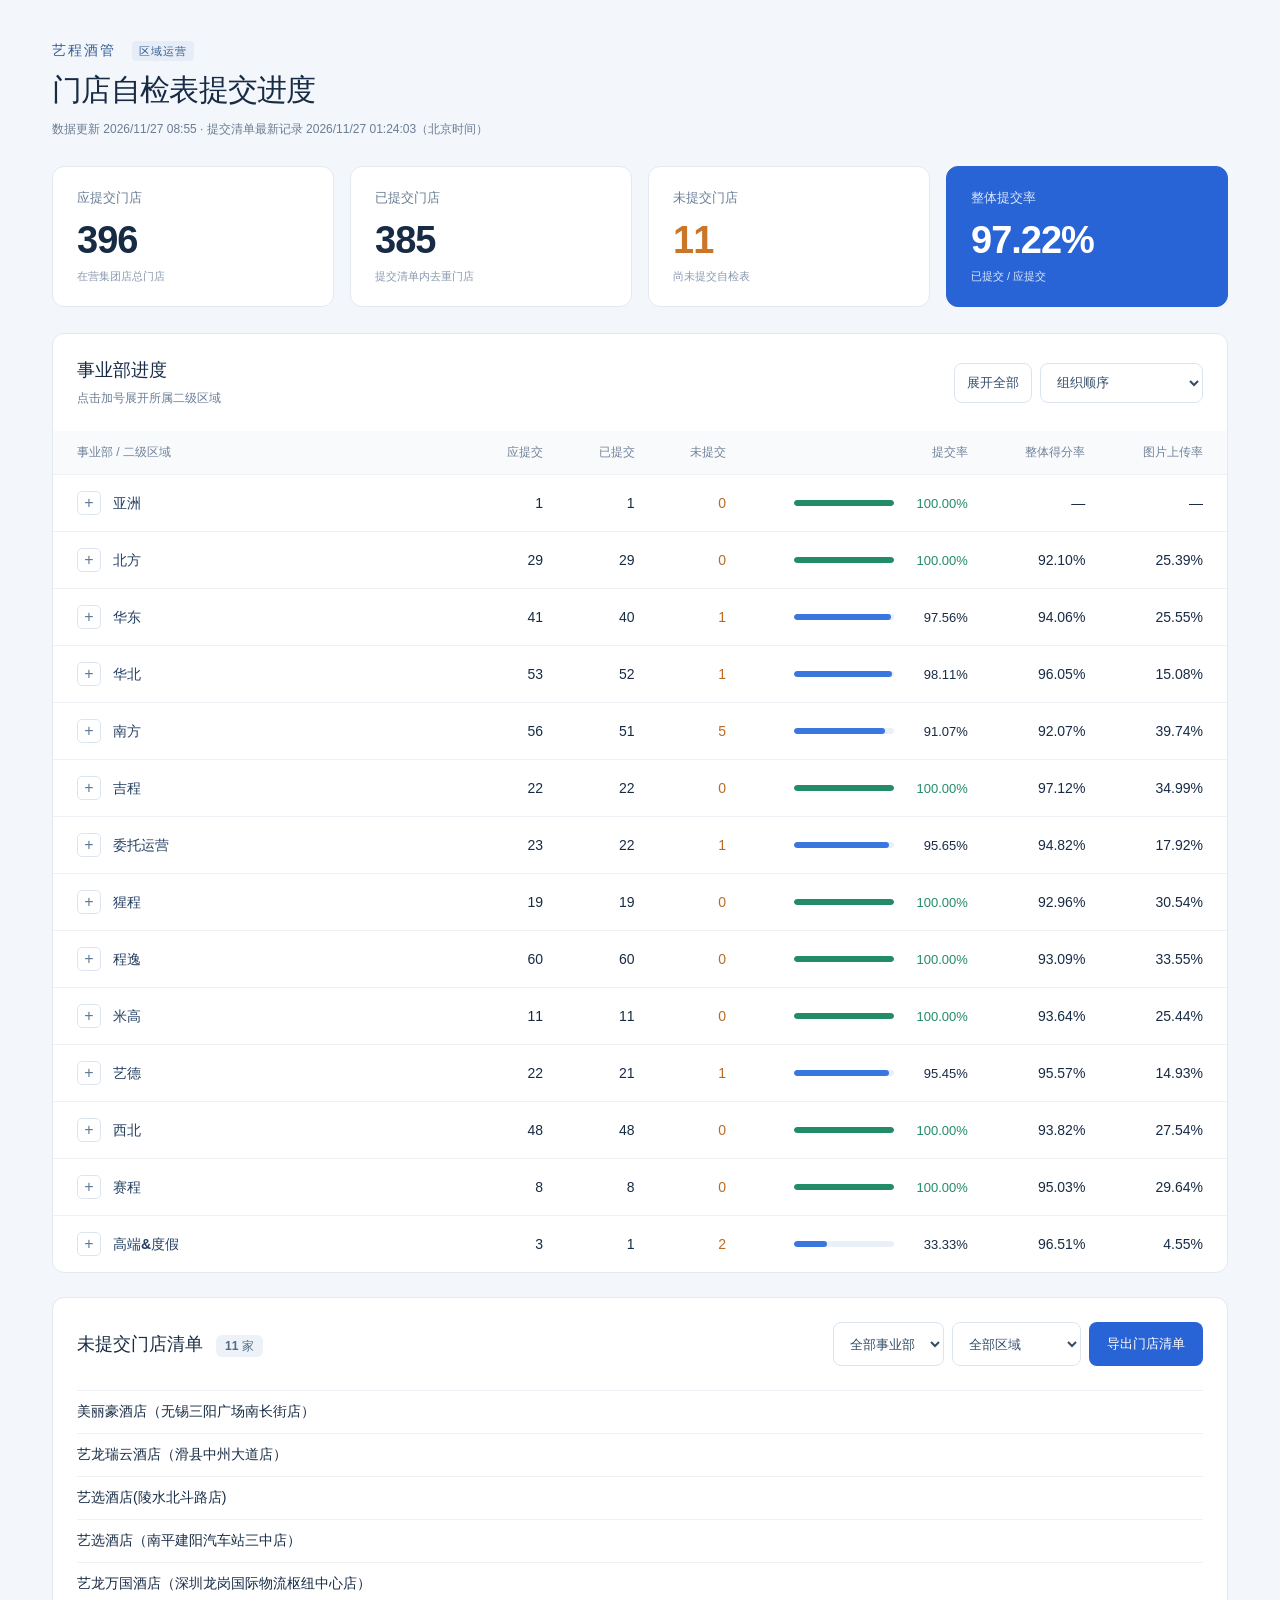
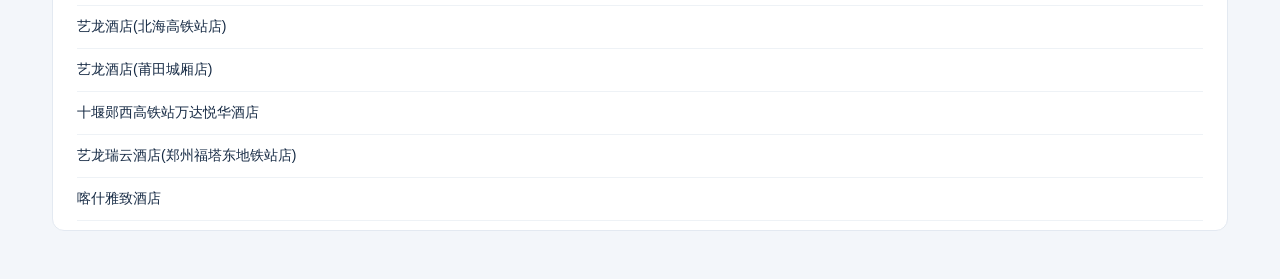
==== commit b4bd5654: "门店自检表提交进度：同步 2026-11-27 08:57 导出数据" ====
--- a/store-self-check/index.html
+++ b/store-self-check/index.html
@@ -7,9 +7,9 @@
 <section class="panel"><div class="section-head"><div><h2>事业部进度</h2><p>点击加号展开所属二级区域</p></div><div class="tools"><button id="expand">展开全部</button><select id="sort" aria-label="进度排序"><option value="org">组织顺序</option><option value="pending">未提交最多</option><option value="rate">提交率最高</option><option value="score_desc">整体得分率从高到低</option><option value="score_asc">整体得分率从低到高</option><option value="image_desc">图片上传率从高到低</option><option value="image_asc">图片上传率从低到高</option></select></div></div><div class="table-wrap"><table><thead><tr><th>事业部 / 二级区域</th><th>应提交</th><th>已提交</th><th>未提交</th><th>提交率</th><th>整体得分率</th><th>图片上传率</th></tr></thead><tbody id="progress"></tbody></table></div></section>
 
 <section class="panel"><div class="section-head"><div><h2>未提交门店清单 <span class="badge" id="count">11 家</span></h2></div><div class="tools"><select id="divisionFilter" aria-label="事业部"></select><select id="regionFilter" aria-label="二级区域"></select><a class="primary" id="download">导出门店清单</a></div></div><ul id="hotelNames"></ul></section></div>
-<script id="snapshot" type="application/json">{"asOf": 1795625638000, "regions": [{"division": "亚洲", "region": "亚洲", "total": 1, "pending": 0}, {"division": "北方", "region": "北方一区", "total": 17, "pending": 0}, {"division": "北方", "region": "北方二区", "total": 12, "pending": 0}, {"division": "华东", "region": "华东一区", "total": 27, "pending": 1}, {"division": "华东", "region": "华东二区", "total": 14, "pending": 0}, {"division": "华北", "region": "山东区", "total": 26, "pending": 0}, {"division": "华北", "region": "山河区", "total": 27, "pending": 1}, {"division": "南方", "region": "华中区", "total": 7, "pending": 0}, {"division": "南方", "region": "大湾区", "total": 45, "pending": 5}, {"division": "南方", "region": "西南区", "total": 4, "pending": 0}, {"division": "吉程", "region": "吉程运营三区", "total": 5, "pending": 0}, {"division": "吉程", "region": "吉程运营二区", "total": 7, "pending": 0}, {"division": "吉程", "region": "吉程运营五区", "total": 10, "pending": 0}, {"division": "委托运营", "region": "委托运营一部", "total": 10, "pending": 1}, {"division": "委托运营", "region": "委托运营三部", "total": 4, "pending": 0}, {"division": "委托运营", "region": "委托运营二部", "total": 9, "pending": 0}, {"division": "猩程", "region": "猩程一区", "total": 9, "pending": 0}, {"division": "猩程", "region": "猩程三区", "total": 1, "pending": 0}, {"division": "猩程", "region": "猩程二区", "total": 9, "pending": 0}, {"division": "程逸", "region": "程逸-运营一部", "total": 21, "pending": 0}, {"division": "程逸", "region": "程逸-运营三部", "total": 23, "pending": 0}, {"division": "程逸", "region": "程逸-运营二部", "total": 6, "pending": 0}, {"division": "程逸", "region": "程逸-运营四部", "total": 10, "pending": 0}, {"division": "米高", "region": "米高", "total": 11, "pending": 0}, {"division": "艺德", "region": "艺德运营一区", "total": 13, "pending": 1}, {"division": "艺德", "region": "艺德运营三区", "total": 2, "pending": 0}, {"division": "艺德", "region": "艺德运营二区", "total": 7, "pending": 0}, {"division": "西北", "region": "西北一区", "total": 23, "pending": 0}, {"division": "西北", "region": "西北三区", "total": 11, "pending": 0}, {"division": "西北", "region": "西北二区", "total": 14, "pending": 0}, {"division": "赛程", "region": "赛程", "total": 8, "pending": 0}, {"division": "高端&度假", "region": "高端&度假", "total": 3, "pending": 2}]}</script><script>const data=JSON.parse(document.getElementById('snapshot').textContent),$=id=>document.getElementById(id),esc=v=>String(v).replace(/[&<>"']/g,c=>({'&':'&amp;','<':'&lt;','>':'&gt;','"':'&quot;',"'":'&#39;'}[c]));let expanded=new Set();const divisions=[...new Set(data.regions.map(r=>r.division))];
+<script id="snapshot" type="application/json">{"asOf": 1795713843000, "regions": [{"division": "亚洲", "region": "亚洲", "total": 1, "pending": 0}, {"division": "北方", "region": "北方一区", "total": 17, "pending": 0}, {"division": "北方", "region": "北方二区", "total": 12, "pending": 0}, {"division": "华东", "region": "华东一区", "total": 27, "pending": 1}, {"division": "华东", "region": "华东二区", "total": 14, "pending": 0}, {"division": "华北", "region": "山东区", "total": 26, "pending": 0}, {"division": "华北", "region": "山河区", "total": 27, "pending": 1}, {"division": "南方", "region": "华中区", "total": 7, "pending": 0}, {"division": "南方", "region": "大湾区", "total": 45, "pending": 5}, {"division": "南方", "region": "西南区", "total": 4, "pending": 0}, {"division": "吉程", "region": "吉程运营三区", "total": 5, "pending": 0}, {"division": "吉程", "region": "吉程运营二区", "total": 7, "pending": 0}, {"division": "吉程", "region": "吉程运营五区", "total": 10, "pending": 0}, {"division": "委托运营", "region": "委托运营一部", "total": 10, "pending": 1}, {"division": "委托运营", "region": "委托运营三部", "total": 4, "pending": 0}, {"division": "委托运营", "region": "委托运营二部", "total": 9, "pending": 0}, {"division": "猩程", "region": "猩程一区", "total": 9, "pending": 0}, {"division": "猩程", "region": "猩程三区", "total": 1, "pending": 0}, {"division": "猩程", "region": "猩程二区", "total": 9, "pending": 0}, {"division": "程逸", "region": "程逸-运营一部", "total": 21, "pending": 0}, {"division": "程逸", "region": "程逸-运营三部", "total": 23, "pending": 0}, {"division": "程逸", "region": "程逸-运营二部", "total": 6, "pending": 0}, {"division": "程逸", "region": "程逸-运营四部", "total": 10, "pending": 0}, {"division": "米高", "region": "米高", "total": 11, "pending": 0}, {"division": "艺德", "region": "艺德运营一区", "total": 13, "pending": 1}, {"division": "艺德", "region": "艺德运营三区", "total": 2, "pending": 0}, {"division": "艺德", "region": "艺德运营二区", "total": 7, "pending": 0}, {"division": "西北", "region": "西北一区", "total": 23, "pending": 0}, {"division": "西北", "region": "西北三区", "total": 11, "pending": 0}, {"division": "西北", "region": "西北二区", "total": 14, "pending": 0}, {"division": "赛程", "region": "赛程", "total": 8, "pending": 0}, {"division": "高端&度假", "region": "高端&度假", "total": 3, "pending": 2}]}</script><script>const data=JSON.parse(document.getElementById('snapshot').textContent),$=id=>document.getElementById(id),esc=v=>String(v).replace(/[&<>"']/g,c=>({'&':'&amp;','<':'&lt;','>':'&gt;','"':'&quot;',"'":'&#39;'}[c]));let expanded=new Set();const divisions=[...new Set(data.regions.map(r=>r.division))];
 function totals(rows){const total=rows.reduce((n,r)=>n+r.total,0),pending=rows.reduce((n,r)=>n+r.pending,0);return {total,pending,done:total-pending,rate:total?(total-pending)/total*100:0}}
-const t=totals(data.regions);$('date').textContent='数据更新 2026/11/26 08:55 · 提交清单最新记录 '+new Intl.DateTimeFormat('zh-CN',{timeZone:'Asia/Shanghai',year:'numeric',month:'2-digit',day:'2-digit',hour:'2-digit',minute:'2-digit',second:'2-digit',hour12:false}).format(new Date(data.asOf))+'（北京时间）';
+const t=totals(data.regions);$('date').textContent='数据更新 2026/11/27 08:55 · 提交清单最新记录 '+new Intl.DateTimeFormat('zh-CN',{timeZone:'Asia/Shanghai',year:'numeric',month:'2-digit',day:'2-digit',hour:'2-digit',minute:'2-digit',second:'2-digit',hour12:false}).format(new Date(data.asOf))+'（北京时间）';
 $('cards').innerHTML=[['应提交门店',t.total,'在营集团店总门店',''],['已提交门店',t.done,'提交清单内去重门店',''],['未提交门店',t.pending,'尚未提交自检表','orange'],['整体提交率',t.rate.toFixed(2)+'%','已提交 / 应提交','blue']].map(([l,v,s,c])=>`<div class="card ${c}"><div class="label">${l}</div><strong>${v}</strong><small>${s}</small></div>`).join('');
 const staticMetrics={"北方|": [0.921011837655017, 0.253947368421053], "北方|北方一区": [0.932919254658385, 0.217407975460123], "北方|北方二区": [0.905405405405405, 0.302766393442623], "程逸|": [0.930888575458392, 0.335548862810261], "程逸|程逸-运营一部": [0.933319903303787, 0.264332197087078], "程逸|程逸-运营二部": [0.972570532915361, 0.363741339491917], "程逸|程逸-运营三部": [0.911217437533227, 0.46298902336054], "程逸|程逸-运营四部": [0.946107784431138, 0.210791729702471], "高端&度假|": [0.965116279069767, 0.0454545454545455], "高端&度假|高端&度假": [0.965116279069767, 0.0454545454545455], "华北|": [0.960493280165411, 0.15076041437073], "华北|山东区": [0.959921355111918, 0.133303105871684], "华北|山河区": [0.961038961038961, 0.167274286939738], "华东|": [0.940618246734943, 0.255474452554745], "华东|华东一区": [0.934521090299985, 0.281955762514552], "华东|华东二区": [0.950441609421001, 0.213224368499257], "吉程|": [0.971200266355918, 0.349901088031652], "吉程|吉程运营二区": [0.981372549019608, 0.274298056155508], "吉程|吉程运营三区": [0.94658553076403, 0.446264073694985], "吉程|吉程运营五区": [0.977491961414791, 0.356376638855781], "米高|": [0.936416184971098, 0.254424778761062], "米高|米高": [0.936416184971098, 0.254424778761062], "南方|": [0.920731707317073, 0.397373540856031], "南方|大湾区": [0.925112331502746, 0.405815032477575], "南方|华中区": [0.882852292020374, 0.479414455626715], "南方|西南区": [0.943564356435644, 0.180451127819549], "赛程|": [0.950347567030784, 0.296436694465504], "赛程|赛程": [0.950347567030784, 0.296436694465504], "委托运营|": [0.94819020581973, 0.179232626777569], "委托运营|委托运营一部": [0.924421144604631, 0.184406779661017], "委托运营|委托运营二部": [0.961538461538462, 0.187902187902188], "委托运营|委托运营三部": [0.970958373668925, 0.148997134670487], "西北|": [0.938156543716926, 0.275374475733972], "西北|西北一区": [0.928974444075672, 0.270456283456538], "西北|西北二区": [0.937727983324648, 0.248828125], "西北|西北三区": [0.958526993207008, 0.322234156820623], "猩程|": [0.929607060306787, 0.30540278227111], "猩程|猩程一区": [0.927240461401952, 0.217570350034317], "猩程|猩程二区": [0.939893143365984, 0.352103120759837], "猩程|猩程三区": [0.861003861003861, 0.675], "艺德|": [0.955662393162393, 0.149253731343284], "艺德|艺德运营一区": [0.936904370686822, 0.0907278165503489], "艺德|艺德运营二区": [0.982541222114452, 0.184659090909091], "艺德|艺德运营三区": [0.958904109589041, 0.349112426035503]};
 const formatMetric=v=>v==null?"—":(v*100).toFixed(2)+"%";
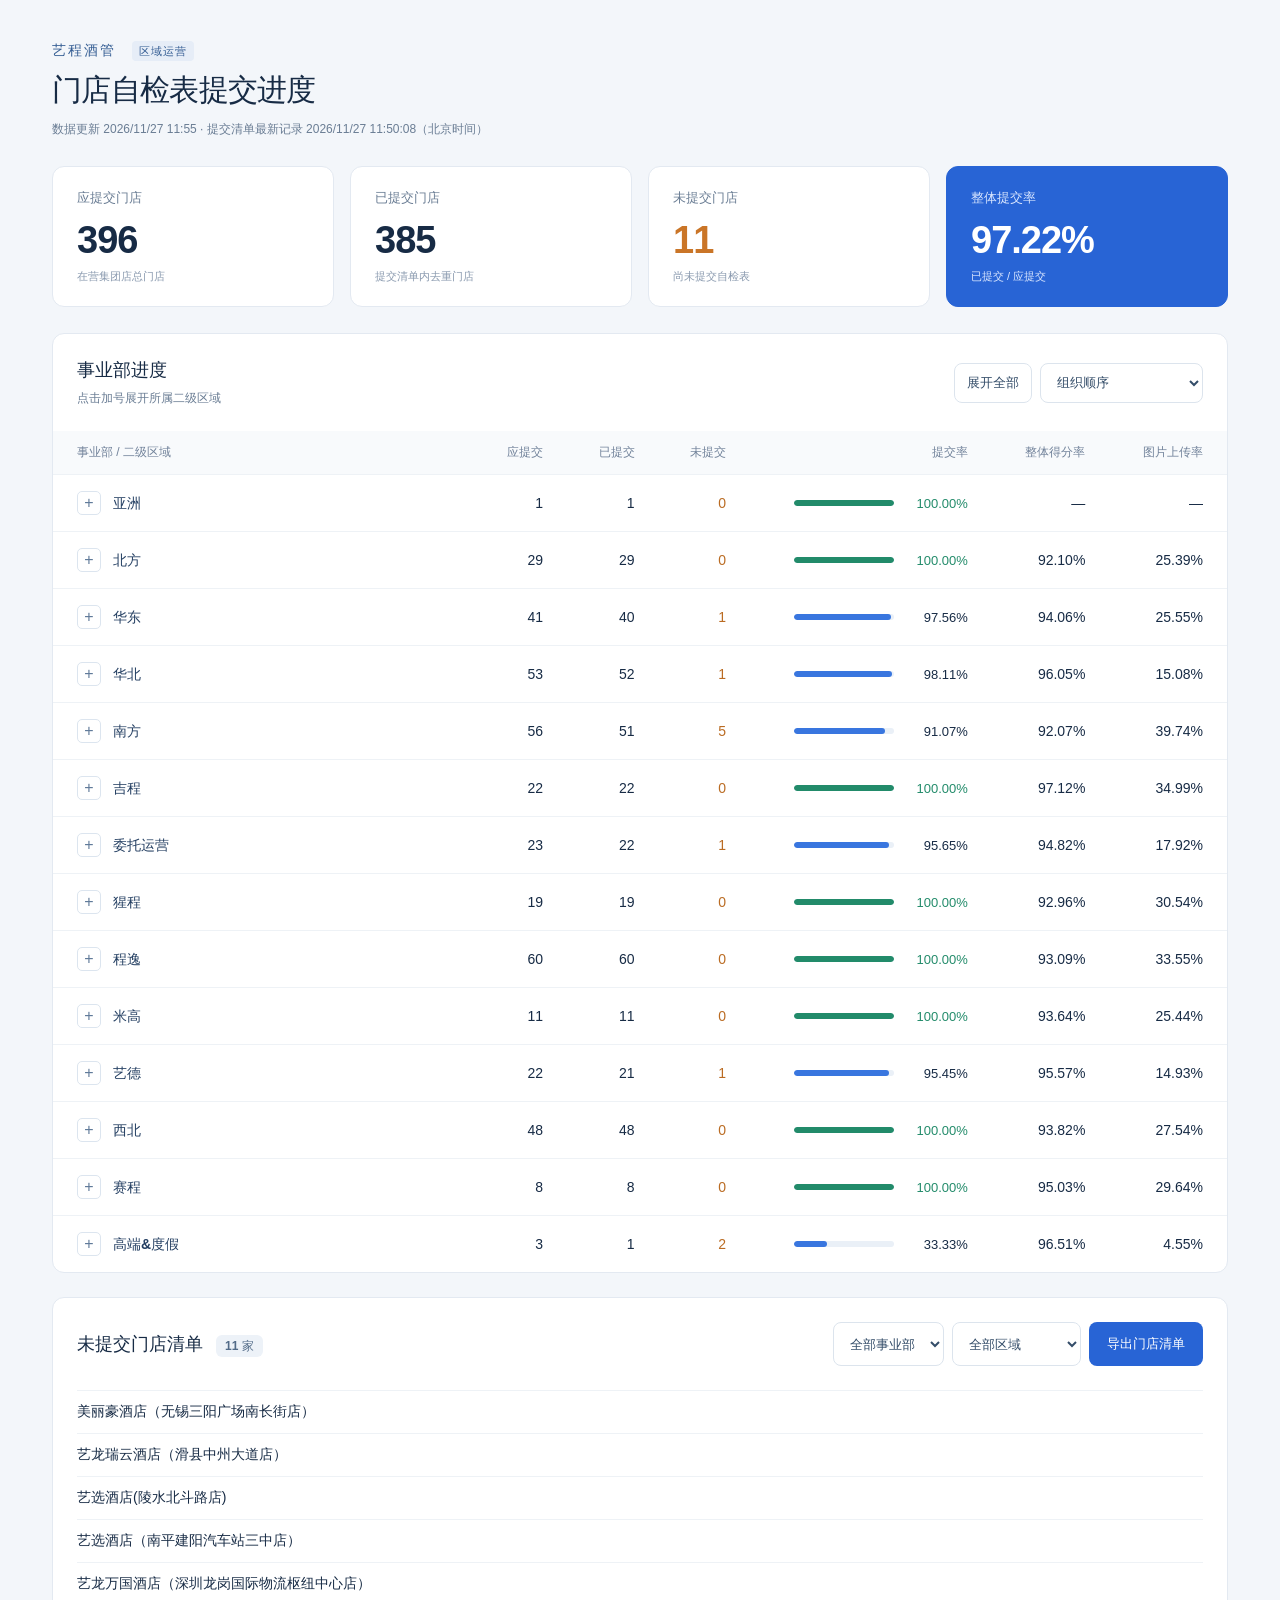
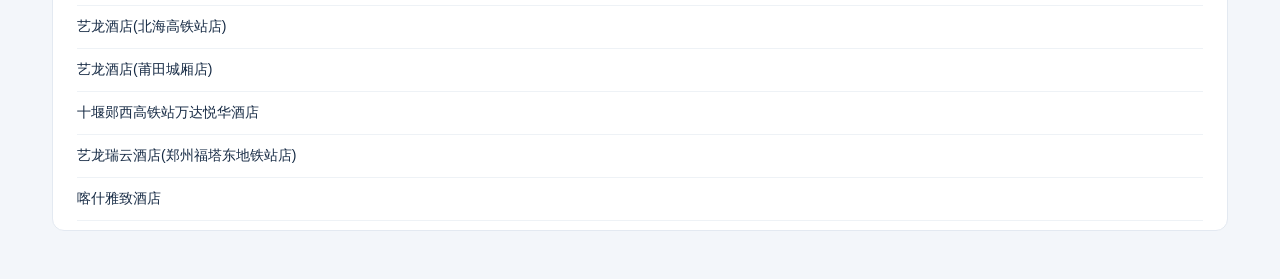
==== commit 67e537cb: "门店自检表提交进度：同步 2026-11-27 11:57 导出数据" ====
--- a/store-self-check/index.html
+++ b/store-self-check/index.html
@@ -7,9 +7,9 @@
 <section class="panel"><div class="section-head"><div><h2>事业部进度</h2><p>点击加号展开所属二级区域</p></div><div class="tools"><button id="expand">展开全部</button><select id="sort" aria-label="进度排序"><option value="org">组织顺序</option><option value="pending">未提交最多</option><option value="rate">提交率最高</option><option value="score_desc">整体得分率从高到低</option><option value="score_asc">整体得分率从低到高</option><option value="image_desc">图片上传率从高到低</option><option value="image_asc">图片上传率从低到高</option></select></div></div><div class="table-wrap"><table><thead><tr><th>事业部 / 二级区域</th><th>应提交</th><th>已提交</th><th>未提交</th><th>提交率</th><th>整体得分率</th><th>图片上传率</th></tr></thead><tbody id="progress"></tbody></table></div></section>
 
 <section class="panel"><div class="section-head"><div><h2>未提交门店清单 <span class="badge" id="count">11 家</span></h2></div><div class="tools"><select id="divisionFilter" aria-label="事业部"></select><select id="regionFilter" aria-label="二级区域"></select><a class="primary" id="download">导出门店清单</a></div></div><ul id="hotelNames"></ul></section></div>
-<script id="snapshot" type="application/json">{"asOf": 1795713843000, "regions": [{"division": "亚洲", "region": "亚洲", "total": 1, "pending": 0}, {"division": "北方", "region": "北方一区", "total": 17, "pending": 0}, {"division": "北方", "region": "北方二区", "total": 12, "pending": 0}, {"division": "华东", "region": "华东一区", "total": 27, "pending": 1}, {"division": "华东", "region": "华东二区", "total": 14, "pending": 0}, {"division": "华北", "region": "山东区", "total": 26, "pending": 0}, {"division": "华北", "region": "山河区", "total": 27, "pending": 1}, {"division": "南方", "region": "华中区", "total": 7, "pending": 0}, {"division": "南方", "region": "大湾区", "total": 45, "pending": 5}, {"division": "南方", "region": "西南区", "total": 4, "pending": 0}, {"division": "吉程", "region": "吉程运营三区", "total": 5, "pending": 0}, {"division": "吉程", "region": "吉程运营二区", "total": 7, "pending": 0}, {"division": "吉程", "region": "吉程运营五区", "total": 10, "pending": 0}, {"division": "委托运营", "region": "委托运营一部", "total": 10, "pending": 1}, {"division": "委托运营", "region": "委托运营三部", "total": 4, "pending": 0}, {"division": "委托运营", "region": "委托运营二部", "total": 9, "pending": 0}, {"division": "猩程", "region": "猩程一区", "total": 9, "pending": 0}, {"division": "猩程", "region": "猩程三区", "total": 1, "pending": 0}, {"division": "猩程", "region": "猩程二区", "total": 9, "pending": 0}, {"division": "程逸", "region": "程逸-运营一部", "total": 21, "pending": 0}, {"division": "程逸", "region": "程逸-运营三部", "total": 23, "pending": 0}, {"division": "程逸", "region": "程逸-运营二部", "total": 6, "pending": 0}, {"division": "程逸", "region": "程逸-运营四部", "total": 10, "pending": 0}, {"division": "米高", "region": "米高", "total": 11, "pending": 0}, {"division": "艺德", "region": "艺德运营一区", "total": 13, "pending": 1}, {"division": "艺德", "region": "艺德运营三区", "total": 2, "pending": 0}, {"division": "艺德", "region": "艺德运营二区", "total": 7, "pending": 0}, {"division": "西北", "region": "西北一区", "total": 23, "pending": 0}, {"division": "西北", "region": "西北三区", "total": 11, "pending": 0}, {"division": "西北", "region": "西北二区", "total": 14, "pending": 0}, {"division": "赛程", "region": "赛程", "total": 8, "pending": 0}, {"division": "高端&度假", "region": "高端&度假", "total": 3, "pending": 2}]}</script><script>const data=JSON.parse(document.getElementById('snapshot').textContent),$=id=>document.getElementById(id),esc=v=>String(v).replace(/[&<>"']/g,c=>({'&':'&amp;','<':'&lt;','>':'&gt;','"':'&quot;',"'":'&#39;'}[c]));let expanded=new Set();const divisions=[...new Set(data.regions.map(r=>r.division))];
+<script id="snapshot" type="application/json">{"asOf": 1795751408000, "regions": [{"division": "亚洲", "region": "亚洲", "total": 1, "pending": 0}, {"division": "北方", "region": "北方一区", "total": 17, "pending": 0}, {"division": "北方", "region": "北方二区", "total": 12, "pending": 0}, {"division": "华东", "region": "华东一区", "total": 27, "pending": 1}, {"division": "华东", "region": "华东二区", "total": 14, "pending": 0}, {"division": "华北", "region": "山东区", "total": 26, "pending": 0}, {"division": "华北", "region": "山河区", "total": 27, "pending": 1}, {"division": "南方", "region": "华中区", "total": 7, "pending": 0}, {"division": "南方", "region": "大湾区", "total": 45, "pending": 5}, {"division": "南方", "region": "西南区", "total": 4, "pending": 0}, {"division": "吉程", "region": "吉程运营三区", "total": 5, "pending": 0}, {"division": "吉程", "region": "吉程运营二区", "total": 7, "pending": 0}, {"division": "吉程", "region": "吉程运营五区", "total": 10, "pending": 0}, {"division": "委托运营", "region": "委托运营一部", "total": 10, "pending": 1}, {"division": "委托运营", "region": "委托运营三部", "total": 4, "pending": 0}, {"division": "委托运营", "region": "委托运营二部", "total": 9, "pending": 0}, {"division": "猩程", "region": "猩程一区", "total": 9, "pending": 0}, {"division": "猩程", "region": "猩程三区", "total": 1, "pending": 0}, {"division": "猩程", "region": "猩程二区", "total": 9, "pending": 0}, {"division": "程逸", "region": "程逸-运营一部", "total": 21, "pending": 0}, {"division": "程逸", "region": "程逸-运营三部", "total": 23, "pending": 0}, {"division": "程逸", "region": "程逸-运营二部", "total": 6, "pending": 0}, {"division": "程逸", "region": "程逸-运营四部", "total": 10, "pending": 0}, {"division": "米高", "region": "米高", "total": 11, "pending": 0}, {"division": "艺德", "region": "艺德运营一区", "total": 13, "pending": 1}, {"division": "艺德", "region": "艺德运营三区", "total": 2, "pending": 0}, {"division": "艺德", "region": "艺德运营二区", "total": 7, "pending": 0}, {"division": "西北", "region": "西北一区", "total": 23, "pending": 0}, {"division": "西北", "region": "西北三区", "total": 11, "pending": 0}, {"division": "西北", "region": "西北二区", "total": 14, "pending": 0}, {"division": "赛程", "region": "赛程", "total": 8, "pending": 0}, {"division": "高端&度假", "region": "高端&度假", "total": 3, "pending": 2}]}</script><script>const data=JSON.parse(document.getElementById('snapshot').textContent),$=id=>document.getElementById(id),esc=v=>String(v).replace(/[&<>"']/g,c=>({'&':'&amp;','<':'&lt;','>':'&gt;','"':'&quot;',"'":'&#39;'}[c]));let expanded=new Set();const divisions=[...new Set(data.regions.map(r=>r.division))];
 function totals(rows){const total=rows.reduce((n,r)=>n+r.total,0),pending=rows.reduce((n,r)=>n+r.pending,0);return {total,pending,done:total-pending,rate:total?(total-pending)/total*100:0}}
-const t=totals(data.regions);$('date').textContent='数据更新 2026/11/27 08:55 · 提交清单最新记录 '+new Intl.DateTimeFormat('zh-CN',{timeZone:'Asia/Shanghai',year:'numeric',month:'2-digit',day:'2-digit',hour:'2-digit',minute:'2-digit',second:'2-digit',hour12:false}).format(new Date(data.asOf))+'（北京时间）';
+const t=totals(data.regions);$('date').textContent='数据更新 2026/11/27 11:55 · 提交清单最新记录 '+new Intl.DateTimeFormat('zh-CN',{timeZone:'Asia/Shanghai',year:'numeric',month:'2-digit',day:'2-digit',hour:'2-digit',minute:'2-digit',second:'2-digit',hour12:false}).format(new Date(data.asOf))+'（北京时间）';
 $('cards').innerHTML=[['应提交门店',t.total,'在营集团店总门店',''],['已提交门店',t.done,'提交清单内去重门店',''],['未提交门店',t.pending,'尚未提交自检表','orange'],['整体提交率',t.rate.toFixed(2)+'%','已提交 / 应提交','blue']].map(([l,v,s,c])=>`<div class="card ${c}"><div class="label">${l}</div><strong>${v}</strong><small>${s}</small></div>`).join('');
 const staticMetrics={"北方|": [0.921011837655017, 0.253947368421053], "北方|北方一区": [0.932919254658385, 0.217407975460123], "北方|北方二区": [0.905405405405405, 0.302766393442623], "程逸|": [0.930888575458392, 0.335548862810261], "程逸|程逸-运营一部": [0.933319903303787, 0.264332197087078], "程逸|程逸-运营二部": [0.972570532915361, 0.363741339491917], "程逸|程逸-运营三部": [0.911217437533227, 0.46298902336054], "程逸|程逸-运营四部": [0.946107784431138, 0.210791729702471], "高端&度假|": [0.965116279069767, 0.0454545454545455], "高端&度假|高端&度假": [0.965116279069767, 0.0454545454545455], "华北|": [0.960493280165411, 0.15076041437073], "华北|山东区": [0.959921355111918, 0.133303105871684], "华北|山河区": [0.961038961038961, 0.167274286939738], "华东|": [0.940618246734943, 0.255474452554745], "华东|华东一区": [0.934521090299985, 0.281955762514552], "华东|华东二区": [0.950441609421001, 0.213224368499257], "吉程|": [0.971200266355918, 0.349901088031652], "吉程|吉程运营二区": [0.981372549019608, 0.274298056155508], "吉程|吉程运营三区": [0.94658553076403, 0.446264073694985], "吉程|吉程运营五区": [0.977491961414791, 0.356376638855781], "米高|": [0.936416184971098, 0.254424778761062], "米高|米高": [0.936416184971098, 0.254424778761062], "南方|": [0.920731707317073, 0.397373540856031], "南方|大湾区": [0.925112331502746, 0.405815032477575], "南方|华中区": [0.882852292020374, 0.479414455626715], "南方|西南区": [0.943564356435644, 0.180451127819549], "赛程|": [0.950347567030784, 0.296436694465504], "赛程|赛程": [0.950347567030784, 0.296436694465504], "委托运营|": [0.94819020581973, 0.179232626777569], "委托运营|委托运营一部": [0.924421144604631, 0.184406779661017], "委托运营|委托运营二部": [0.961538461538462, 0.187902187902188], "委托运营|委托运营三部": [0.970958373668925, 0.148997134670487], "西北|": [0.938156543716926, 0.275374475733972], "西北|西北一区": [0.928974444075672, 0.270456283456538], "西北|西北二区": [0.937727983324648, 0.248828125], "西北|西北三区": [0.958526993207008, 0.322234156820623], "猩程|": [0.929607060306787, 0.30540278227111], "猩程|猩程一区": [0.927240461401952, 0.217570350034317], "猩程|猩程二区": [0.939893143365984, 0.352103120759837], "猩程|猩程三区": [0.861003861003861, 0.675], "艺德|": [0.955662393162393, 0.149253731343284], "艺德|艺德运营一区": [0.936904370686822, 0.0907278165503489], "艺德|艺德运营二区": [0.982541222114452, 0.184659090909091], "艺德|艺德运营三区": [0.958904109589041, 0.349112426035503]};
 const formatMetric=v=>v==null?"—":(v*100).toFixed(2)+"%";
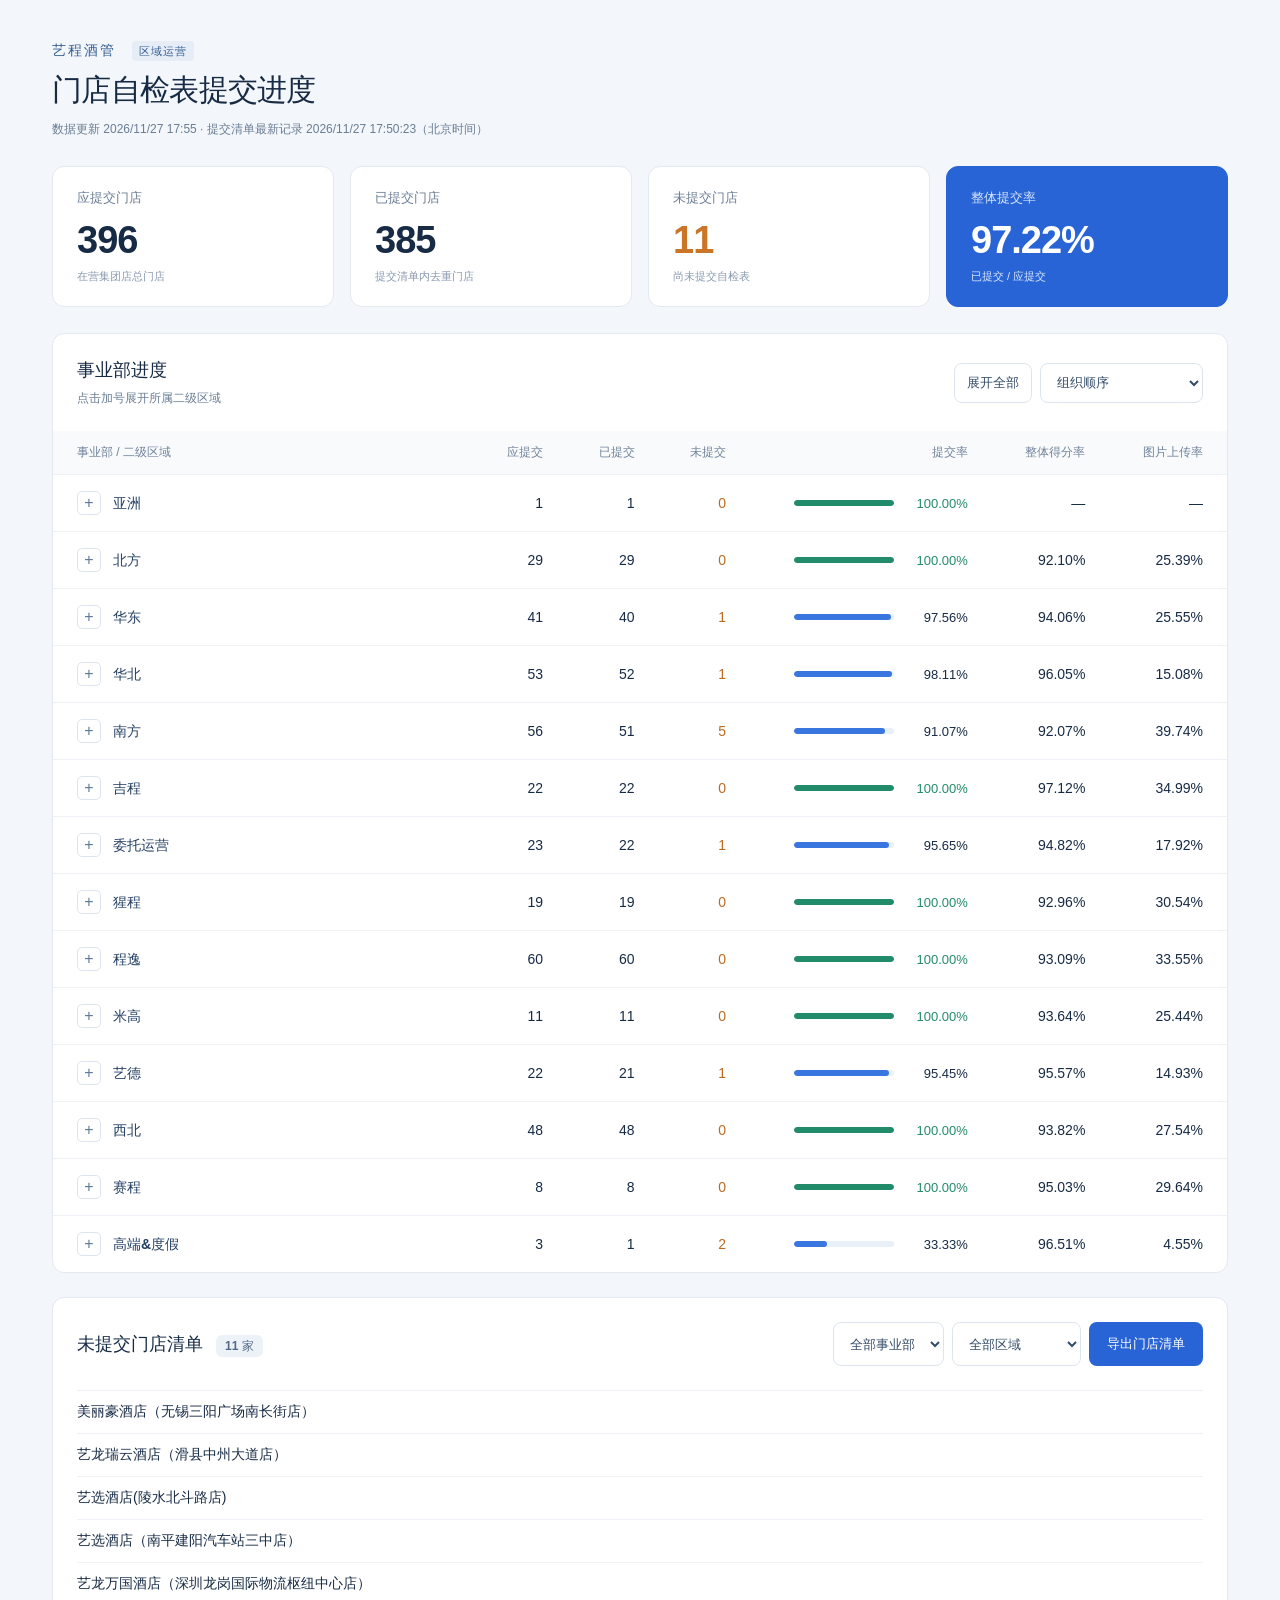
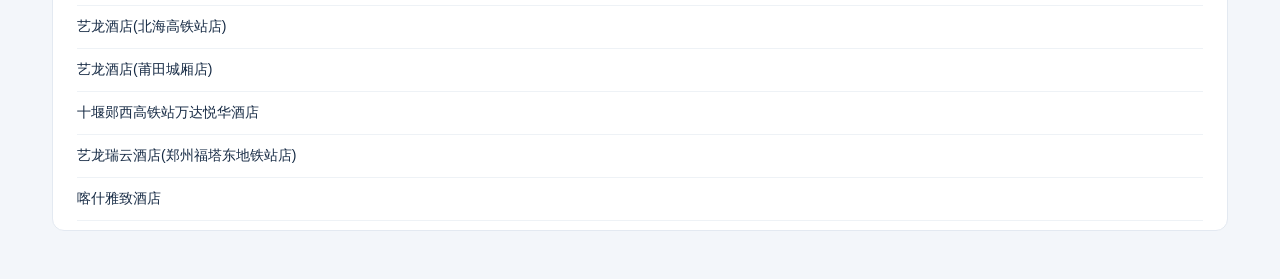
==== commit 03405ddf: "门店自检表提交进度：同步 2026-11-27 17:57 导出数据" ====
--- a/store-self-check/index.html
+++ b/store-self-check/index.html
@@ -7,9 +7,9 @@
 <section class="panel"><div class="section-head"><div><h2>事业部进度</h2><p>点击加号展开所属二级区域</p></div><div class="tools"><button id="expand">展开全部</button><select id="sort" aria-label="进度排序"><option value="org">组织顺序</option><option value="pending">未提交最多</option><option value="rate">提交率最高</option><option value="score_desc">整体得分率从高到低</option><option value="score_asc">整体得分率从低到高</option><option value="image_desc">图片上传率从高到低</option><option value="image_asc">图片上传率从低到高</option></select></div></div><div class="table-wrap"><table><thead><tr><th>事业部 / 二级区域</th><th>应提交</th><th>已提交</th><th>未提交</th><th>提交率</th><th>整体得分率</th><th>图片上传率</th></tr></thead><tbody id="progress"></tbody></table></div></section>
 
 <section class="panel"><div class="section-head"><div><h2>未提交门店清单 <span class="badge" id="count">11 家</span></h2></div><div class="tools"><select id="divisionFilter" aria-label="事业部"></select><select id="regionFilter" aria-label="二级区域"></select><a class="primary" id="download">导出门店清单</a></div></div><ul id="hotelNames"></ul></section></div>
-<script id="snapshot" type="application/json">{"asOf": 1795751408000, "regions": [{"division": "亚洲", "region": "亚洲", "total": 1, "pending": 0}, {"division": "北方", "region": "北方一区", "total": 17, "pending": 0}, {"division": "北方", "region": "北方二区", "total": 12, "pending": 0}, {"division": "华东", "region": "华东一区", "total": 27, "pending": 1}, {"division": "华东", "region": "华东二区", "total": 14, "pending": 0}, {"division": "华北", "region": "山东区", "total": 26, "pending": 0}, {"division": "华北", "region": "山河区", "total": 27, "pending": 1}, {"division": "南方", "region": "华中区", "total": 7, "pending": 0}, {"division": "南方", "region": "大湾区", "total": 45, "pending": 5}, {"division": "南方", "region": "西南区", "total": 4, "pending": 0}, {"division": "吉程", "region": "吉程运营三区", "total": 5, "pending": 0}, {"division": "吉程", "region": "吉程运营二区", "total": 7, "pending": 0}, {"division": "吉程", "region": "吉程运营五区", "total": 10, "pending": 0}, {"division": "委托运营", "region": "委托运营一部", "total": 10, "pending": 1}, {"division": "委托运营", "region": "委托运营三部", "total": 4, "pending": 0}, {"division": "委托运营", "region": "委托运营二部", "total": 9, "pending": 0}, {"division": "猩程", "region": "猩程一区", "total": 9, "pending": 0}, {"division": "猩程", "region": "猩程三区", "total": 1, "pending": 0}, {"division": "猩程", "region": "猩程二区", "total": 9, "pending": 0}, {"division": "程逸", "region": "程逸-运营一部", "total": 21, "pending": 0}, {"division": "程逸", "region": "程逸-运营三部", "total": 23, "pending": 0}, {"division": "程逸", "region": "程逸-运营二部", "total": 6, "pending": 0}, {"division": "程逸", "region": "程逸-运营四部", "total": 10, "pending": 0}, {"division": "米高", "region": "米高", "total": 11, "pending": 0}, {"division": "艺德", "region": "艺德运营一区", "total": 13, "pending": 1}, {"division": "艺德", "region": "艺德运营三区", "total": 2, "pending": 0}, {"division": "艺德", "region": "艺德运营二区", "total": 7, "pending": 0}, {"division": "西北", "region": "西北一区", "total": 23, "pending": 0}, {"division": "西北", "region": "西北三区", "total": 11, "pending": 0}, {"division": "西北", "region": "西北二区", "total": 14, "pending": 0}, {"division": "赛程", "region": "赛程", "total": 8, "pending": 0}, {"division": "高端&度假", "region": "高端&度假", "total": 3, "pending": 2}]}</script><script>const data=JSON.parse(document.getElementById('snapshot').textContent),$=id=>document.getElementById(id),esc=v=>String(v).replace(/[&<>"']/g,c=>({'&':'&amp;','<':'&lt;','>':'&gt;','"':'&quot;',"'":'&#39;'}[c]));let expanded=new Set();const divisions=[...new Set(data.regions.map(r=>r.division))];
+<script id="snapshot" type="application/json">{"asOf": 1795773023000, "regions": [{"division": "亚洲", "region": "亚洲", "total": 1, "pending": 0}, {"division": "北方", "region": "北方一区", "total": 17, "pending": 0}, {"division": "北方", "region": "北方二区", "total": 12, "pending": 0}, {"division": "华东", "region": "华东一区", "total": 27, "pending": 1}, {"division": "华东", "region": "华东二区", "total": 14, "pending": 0}, {"division": "华北", "region": "山东区", "total": 26, "pending": 0}, {"division": "华北", "region": "山河区", "total": 27, "pending": 1}, {"division": "南方", "region": "华中区", "total": 7, "pending": 0}, {"division": "南方", "region": "大湾区", "total": 45, "pending": 5}, {"division": "南方", "region": "西南区", "total": 4, "pending": 0}, {"division": "吉程", "region": "吉程运营三区", "total": 5, "pending": 0}, {"division": "吉程", "region": "吉程运营二区", "total": 7, "pending": 0}, {"division": "吉程", "region": "吉程运营五区", "total": 10, "pending": 0}, {"division": "委托运营", "region": "委托运营一部", "total": 10, "pending": 1}, {"division": "委托运营", "region": "委托运营三部", "total": 4, "pending": 0}, {"division": "委托运营", "region": "委托运营二部", "total": 9, "pending": 0}, {"division": "猩程", "region": "猩程一区", "total": 9, "pending": 0}, {"division": "猩程", "region": "猩程三区", "total": 1, "pending": 0}, {"division": "猩程", "region": "猩程二区", "total": 9, "pending": 0}, {"division": "程逸", "region": "程逸-运营一部", "total": 21, "pending": 0}, {"division": "程逸", "region": "程逸-运营三部", "total": 23, "pending": 0}, {"division": "程逸", "region": "程逸-运营二部", "total": 6, "pending": 0}, {"division": "程逸", "region": "程逸-运营四部", "total": 10, "pending": 0}, {"division": "米高", "region": "米高", "total": 11, "pending": 0}, {"division": "艺德", "region": "艺德运营一区", "total": 13, "pending": 1}, {"division": "艺德", "region": "艺德运营三区", "total": 2, "pending": 0}, {"division": "艺德", "region": "艺德运营二区", "total": 7, "pending": 0}, {"division": "西北", "region": "西北一区", "total": 23, "pending": 0}, {"division": "西北", "region": "西北三区", "total": 11, "pending": 0}, {"division": "西北", "region": "西北二区", "total": 14, "pending": 0}, {"division": "赛程", "region": "赛程", "total": 8, "pending": 0}, {"division": "高端&度假", "region": "高端&度假", "total": 3, "pending": 2}]}</script><script>const data=JSON.parse(document.getElementById('snapshot').textContent),$=id=>document.getElementById(id),esc=v=>String(v).replace(/[&<>"']/g,c=>({'&':'&amp;','<':'&lt;','>':'&gt;','"':'&quot;',"'":'&#39;'}[c]));let expanded=new Set();const divisions=[...new Set(data.regions.map(r=>r.division))];
 function totals(rows){const total=rows.reduce((n,r)=>n+r.total,0),pending=rows.reduce((n,r)=>n+r.pending,0);return {total,pending,done:total-pending,rate:total?(total-pending)/total*100:0}}
-const t=totals(data.regions);$('date').textContent='数据更新 2026/11/27 11:55 · 提交清单最新记录 '+new Intl.DateTimeFormat('zh-CN',{timeZone:'Asia/Shanghai',year:'numeric',month:'2-digit',day:'2-digit',hour:'2-digit',minute:'2-digit',second:'2-digit',hour12:false}).format(new Date(data.asOf))+'（北京时间）';
+const t=totals(data.regions);$('date').textContent='数据更新 2026/11/27 17:55 · 提交清单最新记录 '+new Intl.DateTimeFormat('zh-CN',{timeZone:'Asia/Shanghai',year:'numeric',month:'2-digit',day:'2-digit',hour:'2-digit',minute:'2-digit',second:'2-digit',hour12:false}).format(new Date(data.asOf))+'（北京时间）';
 $('cards').innerHTML=[['应提交门店',t.total,'在营集团店总门店',''],['已提交门店',t.done,'提交清单内去重门店',''],['未提交门店',t.pending,'尚未提交自检表','orange'],['整体提交率',t.rate.toFixed(2)+'%','已提交 / 应提交','blue']].map(([l,v,s,c])=>`<div class="card ${c}"><div class="label">${l}</div><strong>${v}</strong><small>${s}</small></div>`).join('');
 const staticMetrics={"北方|": [0.921011837655017, 0.253947368421053], "北方|北方一区": [0.932919254658385, 0.217407975460123], "北方|北方二区": [0.905405405405405, 0.302766393442623], "程逸|": [0.930888575458392, 0.335548862810261], "程逸|程逸-运营一部": [0.933319903303787, 0.264332197087078], "程逸|程逸-运营二部": [0.972570532915361, 0.363741339491917], "程逸|程逸-运营三部": [0.911217437533227, 0.46298902336054], "程逸|程逸-运营四部": [0.946107784431138, 0.210791729702471], "高端&度假|": [0.965116279069767, 0.0454545454545455], "高端&度假|高端&度假": [0.965116279069767, 0.0454545454545455], "华北|": [0.960493280165411, 0.15076041437073], "华北|山东区": [0.959921355111918, 0.133303105871684], "华北|山河区": [0.961038961038961, 0.167274286939738], "华东|": [0.940618246734943, 0.255474452554745], "华东|华东一区": [0.934521090299985, 0.281955762514552], "华东|华东二区": [0.950441609421001, 0.213224368499257], "吉程|": [0.971200266355918, 0.349901088031652], "吉程|吉程运营二区": [0.981372549019608, 0.274298056155508], "吉程|吉程运营三区": [0.94658553076403, 0.446264073694985], "吉程|吉程运营五区": [0.977491961414791, 0.356376638855781], "米高|": [0.936416184971098, 0.254424778761062], "米高|米高": [0.936416184971098, 0.254424778761062], "南方|": [0.920731707317073, 0.397373540856031], "南方|大湾区": [0.925112331502746, 0.405815032477575], "南方|华中区": [0.882852292020374, 0.479414455626715], "南方|西南区": [0.943564356435644, 0.180451127819549], "赛程|": [0.950347567030784, 0.296436694465504], "赛程|赛程": [0.950347567030784, 0.296436694465504], "委托运营|": [0.94819020581973, 0.179232626777569], "委托运营|委托运营一部": [0.924421144604631, 0.184406779661017], "委托运营|委托运营二部": [0.961538461538462, 0.187902187902188], "委托运营|委托运营三部": [0.970958373668925, 0.148997134670487], "西北|": [0.938156543716926, 0.275374475733972], "西北|西北一区": [0.928974444075672, 0.270456283456538], "西北|西北二区": [0.937727983324648, 0.248828125], "西北|西北三区": [0.958526993207008, 0.322234156820623], "猩程|": [0.929607060306787, 0.30540278227111], "猩程|猩程一区": [0.927240461401952, 0.217570350034317], "猩程|猩程二区": [0.939893143365984, 0.352103120759837], "猩程|猩程三区": [0.861003861003861, 0.675], "艺德|": [0.955662393162393, 0.149253731343284], "艺德|艺德运营一区": [0.936904370686822, 0.0907278165503489], "艺德|艺德运营二区": [0.982541222114452, 0.184659090909091], "艺德|艺德运营三区": [0.958904109589041, 0.349112426035503]};
 const formatMetric=v=>v==null?"—":(v*100).toFixed(2)+"%";
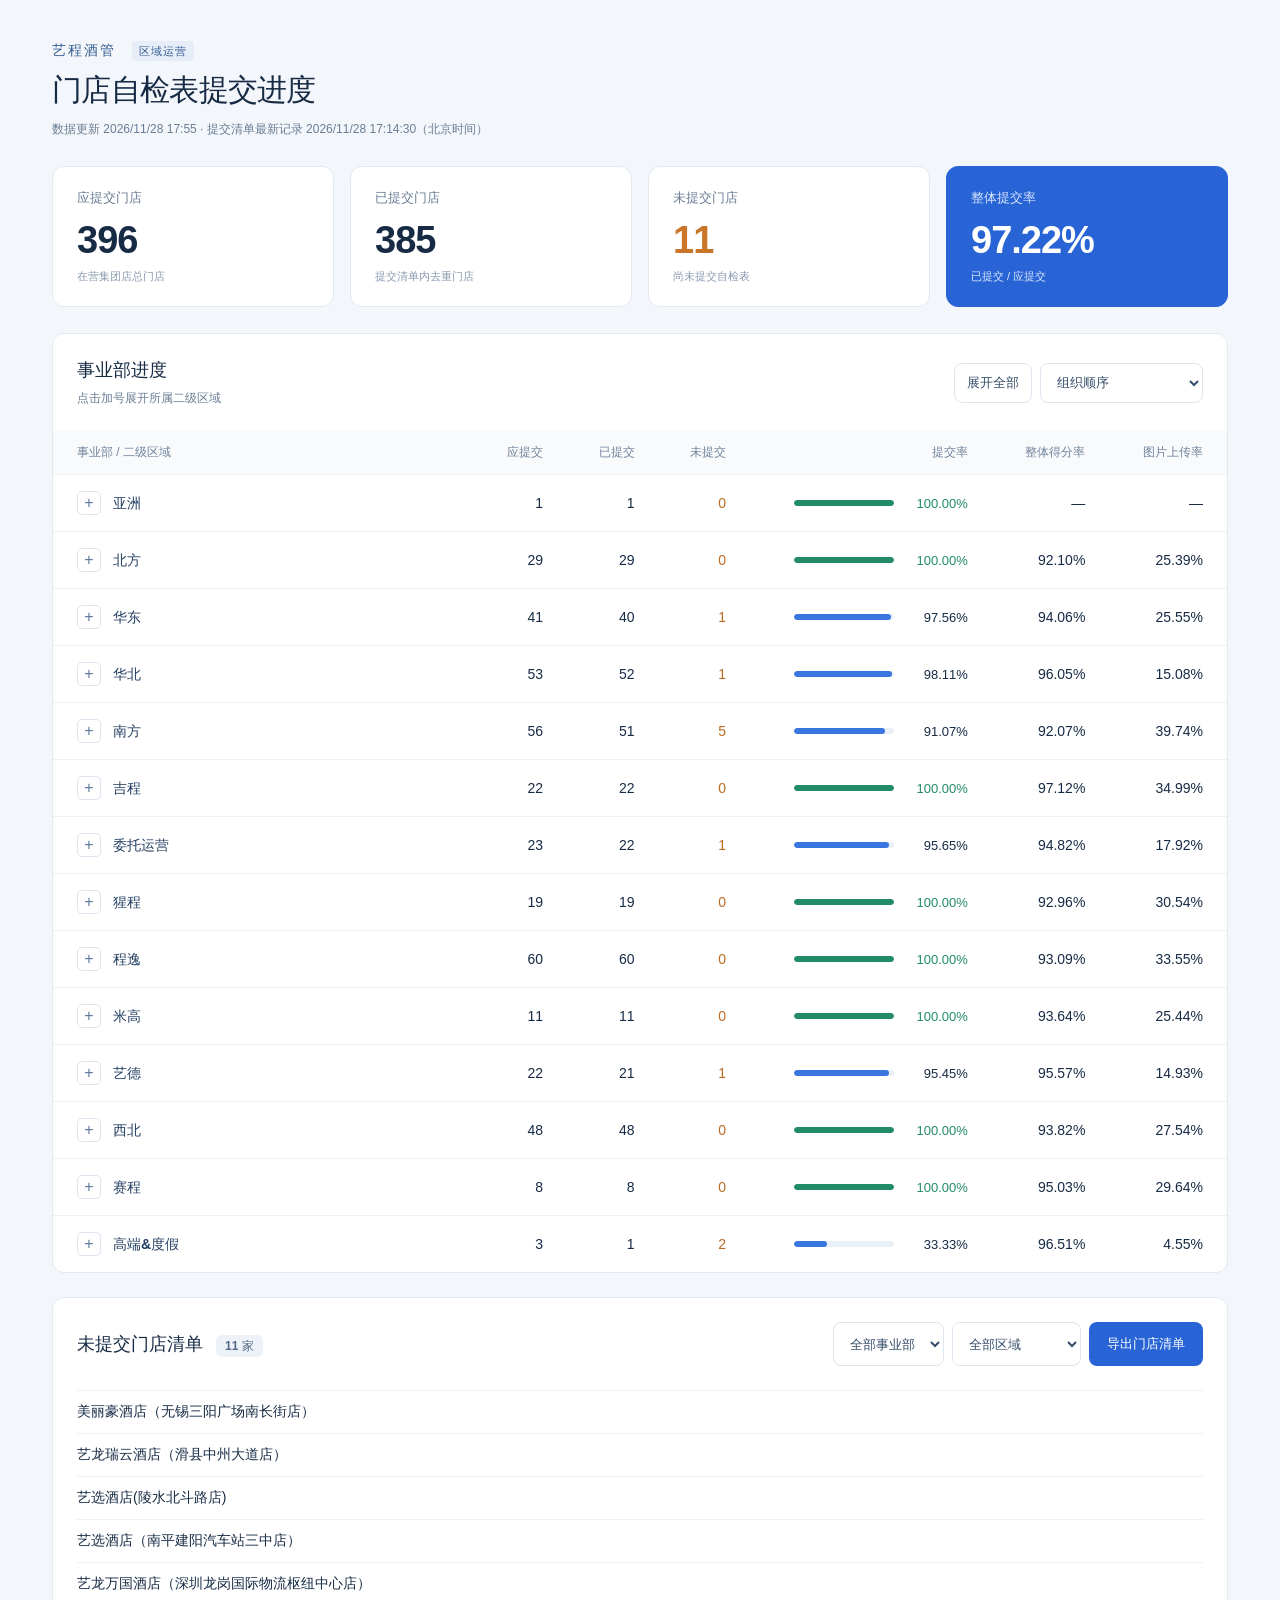
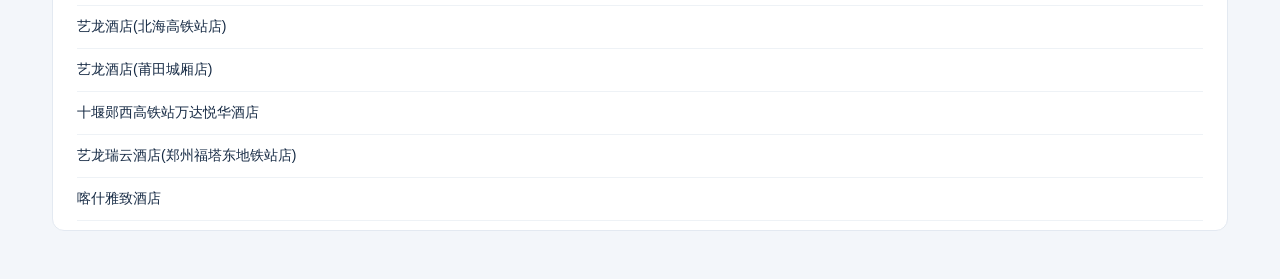
==== commit 9af930e9: "门店自检表提交进度：同步 2026-11-28 17:57 导出数据" ====
--- a/store-self-check/index.html
+++ b/store-self-check/index.html
@@ -7,9 +7,9 @@
 <section class="panel"><div class="section-head"><div><h2>事业部进度</h2><p>点击加号展开所属二级区域</p></div><div class="tools"><button id="expand">展开全部</button><select id="sort" aria-label="进度排序"><option value="org">组织顺序</option><option value="pending">未提交最多</option><option value="rate">提交率最高</option><option value="score_desc">整体得分率从高到低</option><option value="score_asc">整体得分率从低到高</option><option value="image_desc">图片上传率从高到低</option><option value="image_asc">图片上传率从低到高</option></select></div></div><div class="table-wrap"><table><thead><tr><th>事业部 / 二级区域</th><th>应提交</th><th>已提交</th><th>未提交</th><th>提交率</th><th>整体得分率</th><th>图片上传率</th></tr></thead><tbody id="progress"></tbody></table></div></section>
 
 <section class="panel"><div class="section-head"><div><h2>未提交门店清单 <span class="badge" id="count">11 家</span></h2></div><div class="tools"><select id="divisionFilter" aria-label="事业部"></select><select id="regionFilter" aria-label="二级区域"></select><a class="primary" id="download">导出门店清单</a></div></div><ul id="hotelNames"></ul></section></div>
-<script id="snapshot" type="application/json">{"asOf": 1795773023000, "regions": [{"division": "亚洲", "region": "亚洲", "total": 1, "pending": 0}, {"division": "北方", "region": "北方一区", "total": 17, "pending": 0}, {"division": "北方", "region": "北方二区", "total": 12, "pending": 0}, {"division": "华东", "region": "华东一区", "total": 27, "pending": 1}, {"division": "华东", "region": "华东二区", "total": 14, "pending": 0}, {"division": "华北", "region": "山东区", "total": 26, "pending": 0}, {"division": "华北", "region": "山河区", "total": 27, "pending": 1}, {"division": "南方", "region": "华中区", "total": 7, "pending": 0}, {"division": "南方", "region": "大湾区", "total": 45, "pending": 5}, {"division": "南方", "region": "西南区", "total": 4, "pending": 0}, {"division": "吉程", "region": "吉程运营三区", "total": 5, "pending": 0}, {"division": "吉程", "region": "吉程运营二区", "total": 7, "pending": 0}, {"division": "吉程", "region": "吉程运营五区", "total": 10, "pending": 0}, {"division": "委托运营", "region": "委托运营一部", "total": 10, "pending": 1}, {"division": "委托运营", "region": "委托运营三部", "total": 4, "pending": 0}, {"division": "委托运营", "region": "委托运营二部", "total": 9, "pending": 0}, {"division": "猩程", "region": "猩程一区", "total": 9, "pending": 0}, {"division": "猩程", "region": "猩程三区", "total": 1, "pending": 0}, {"division": "猩程", "region": "猩程二区", "total": 9, "pending": 0}, {"division": "程逸", "region": "程逸-运营一部", "total": 21, "pending": 0}, {"division": "程逸", "region": "程逸-运营三部", "total": 23, "pending": 0}, {"division": "程逸", "region": "程逸-运营二部", "total": 6, "pending": 0}, {"division": "程逸", "region": "程逸-运营四部", "total": 10, "pending": 0}, {"division": "米高", "region": "米高", "total": 11, "pending": 0}, {"division": "艺德", "region": "艺德运营一区", "total": 13, "pending": 1}, {"division": "艺德", "region": "艺德运营三区", "total": 2, "pending": 0}, {"division": "艺德", "region": "艺德运营二区", "total": 7, "pending": 0}, {"division": "西北", "region": "西北一区", "total": 23, "pending": 0}, {"division": "西北", "region": "西北三区", "total": 11, "pending": 0}, {"division": "西北", "region": "西北二区", "total": 14, "pending": 0}, {"division": "赛程", "region": "赛程", "total": 8, "pending": 0}, {"division": "高端&度假", "region": "高端&度假", "total": 3, "pending": 2}]}</script><script>const data=JSON.parse(document.getElementById('snapshot').textContent),$=id=>document.getElementById(id),esc=v=>String(v).replace(/[&<>"']/g,c=>({'&':'&amp;','<':'&lt;','>':'&gt;','"':'&quot;',"'":'&#39;'}[c]));let expanded=new Set();const divisions=[...new Set(data.regions.map(r=>r.division))];
+<script id="snapshot" type="application/json">{"asOf": 1795857270000, "regions": [{"division": "亚洲", "region": "亚洲", "total": 1, "pending": 0}, {"division": "北方", "region": "北方一区", "total": 17, "pending": 0}, {"division": "北方", "region": "北方二区", "total": 12, "pending": 0}, {"division": "华东", "region": "华东一区", "total": 27, "pending": 1}, {"division": "华东", "region": "华东二区", "total": 14, "pending": 0}, {"division": "华北", "region": "山东区", "total": 26, "pending": 0}, {"division": "华北", "region": "山河区", "total": 27, "pending": 1}, {"division": "南方", "region": "华中区", "total": 7, "pending": 0}, {"division": "南方", "region": "大湾区", "total": 45, "pending": 5}, {"division": "南方", "region": "西南区", "total": 4, "pending": 0}, {"division": "吉程", "region": "吉程运营三区", "total": 5, "pending": 0}, {"division": "吉程", "region": "吉程运营二区", "total": 7, "pending": 0}, {"division": "吉程", "region": "吉程运营五区", "total": 10, "pending": 0}, {"division": "委托运营", "region": "委托运营一部", "total": 10, "pending": 1}, {"division": "委托运营", "region": "委托运营三部", "total": 4, "pending": 0}, {"division": "委托运营", "region": "委托运营二部", "total": 9, "pending": 0}, {"division": "猩程", "region": "猩程一区", "total": 9, "pending": 0}, {"division": "猩程", "region": "猩程三区", "total": 1, "pending": 0}, {"division": "猩程", "region": "猩程二区", "total": 9, "pending": 0}, {"division": "程逸", "region": "程逸-运营一部", "total": 21, "pending": 0}, {"division": "程逸", "region": "程逸-运营三部", "total": 23, "pending": 0}, {"division": "程逸", "region": "程逸-运营二部", "total": 6, "pending": 0}, {"division": "程逸", "region": "程逸-运营四部", "total": 10, "pending": 0}, {"division": "米高", "region": "米高", "total": 11, "pending": 0}, {"division": "艺德", "region": "艺德运营一区", "total": 13, "pending": 1}, {"division": "艺德", "region": "艺德运营三区", "total": 2, "pending": 0}, {"division": "艺德", "region": "艺德运营二区", "total": 7, "pending": 0}, {"division": "西北", "region": "西北一区", "total": 23, "pending": 0}, {"division": "西北", "region": "西北三区", "total": 11, "pending": 0}, {"division": "西北", "region": "西北二区", "total": 14, "pending": 0}, {"division": "赛程", "region": "赛程", "total": 8, "pending": 0}, {"division": "高端&度假", "region": "高端&度假", "total": 3, "pending": 2}]}</script><script>const data=JSON.parse(document.getElementById('snapshot').textContent),$=id=>document.getElementById(id),esc=v=>String(v).replace(/[&<>"']/g,c=>({'&':'&amp;','<':'&lt;','>':'&gt;','"':'&quot;',"'":'&#39;'}[c]));let expanded=new Set();const divisions=[...new Set(data.regions.map(r=>r.division))];
 function totals(rows){const total=rows.reduce((n,r)=>n+r.total,0),pending=rows.reduce((n,r)=>n+r.pending,0);return {total,pending,done:total-pending,rate:total?(total-pending)/total*100:0}}
-const t=totals(data.regions);$('date').textContent='数据更新 2026/11/27 17:55 · 提交清单最新记录 '+new Intl.DateTimeFormat('zh-CN',{timeZone:'Asia/Shanghai',year:'numeric',month:'2-digit',day:'2-digit',hour:'2-digit',minute:'2-digit',second:'2-digit',hour12:false}).format(new Date(data.asOf))+'（北京时间）';
+const t=totals(data.regions);$('date').textContent='数据更新 2026/11/28 17:55 · 提交清单最新记录 '+new Intl.DateTimeFormat('zh-CN',{timeZone:'Asia/Shanghai',year:'numeric',month:'2-digit',day:'2-digit',hour:'2-digit',minute:'2-digit',second:'2-digit',hour12:false}).format(new Date(data.asOf))+'（北京时间）';
 $('cards').innerHTML=[['应提交门店',t.total,'在营集团店总门店',''],['已提交门店',t.done,'提交清单内去重门店',''],['未提交门店',t.pending,'尚未提交自检表','orange'],['整体提交率',t.rate.toFixed(2)+'%','已提交 / 应提交','blue']].map(([l,v,s,c])=>`<div class="card ${c}"><div class="label">${l}</div><strong>${v}</strong><small>${s}</small></div>`).join('');
 const staticMetrics={"北方|": [0.921011837655017, 0.253947368421053], "北方|北方一区": [0.932919254658385, 0.217407975460123], "北方|北方二区": [0.905405405405405, 0.302766393442623], "程逸|": [0.930888575458392, 0.335548862810261], "程逸|程逸-运营一部": [0.933319903303787, 0.264332197087078], "程逸|程逸-运营二部": [0.972570532915361, 0.363741339491917], "程逸|程逸-运营三部": [0.911217437533227, 0.46298902336054], "程逸|程逸-运营四部": [0.946107784431138, 0.210791729702471], "高端&度假|": [0.965116279069767, 0.0454545454545455], "高端&度假|高端&度假": [0.965116279069767, 0.0454545454545455], "华北|": [0.960493280165411, 0.15076041437073], "华北|山东区": [0.959921355111918, 0.133303105871684], "华北|山河区": [0.961038961038961, 0.167274286939738], "华东|": [0.940618246734943, 0.255474452554745], "华东|华东一区": [0.934521090299985, 0.281955762514552], "华东|华东二区": [0.950441609421001, 0.213224368499257], "吉程|": [0.971200266355918, 0.349901088031652], "吉程|吉程运营二区": [0.981372549019608, 0.274298056155508], "吉程|吉程运营三区": [0.94658553076403, 0.446264073694985], "吉程|吉程运营五区": [0.977491961414791, 0.356376638855781], "米高|": [0.936416184971098, 0.254424778761062], "米高|米高": [0.936416184971098, 0.254424778761062], "南方|": [0.920731707317073, 0.397373540856031], "南方|大湾区": [0.925112331502746, 0.405815032477575], "南方|华中区": [0.882852292020374, 0.479414455626715], "南方|西南区": [0.943564356435644, 0.180451127819549], "赛程|": [0.950347567030784, 0.296436694465504], "赛程|赛程": [0.950347567030784, 0.296436694465504], "委托运营|": [0.94819020581973, 0.179232626777569], "委托运营|委托运营一部": [0.924421144604631, 0.184406779661017], "委托运营|委托运营二部": [0.961538461538462, 0.187902187902188], "委托运营|委托运营三部": [0.970958373668925, 0.148997134670487], "西北|": [0.938156543716926, 0.275374475733972], "西北|西北一区": [0.928974444075672, 0.270456283456538], "西北|西北二区": [0.937727983324648, 0.248828125], "西北|西北三区": [0.958526993207008, 0.322234156820623], "猩程|": [0.929607060306787, 0.30540278227111], "猩程|猩程一区": [0.927240461401952, 0.217570350034317], "猩程|猩程二区": [0.939893143365984, 0.352103120759837], "猩程|猩程三区": [0.861003861003861, 0.675], "艺德|": [0.955662393162393, 0.149253731343284], "艺德|艺德运营一区": [0.936904370686822, 0.0907278165503489], "艺德|艺德运营二区": [0.982541222114452, 0.184659090909091], "艺德|艺德运营三区": [0.958904109589041, 0.349112426035503]};
 const formatMetric=v=>v==null?"—":(v*100).toFixed(2)+"%";
